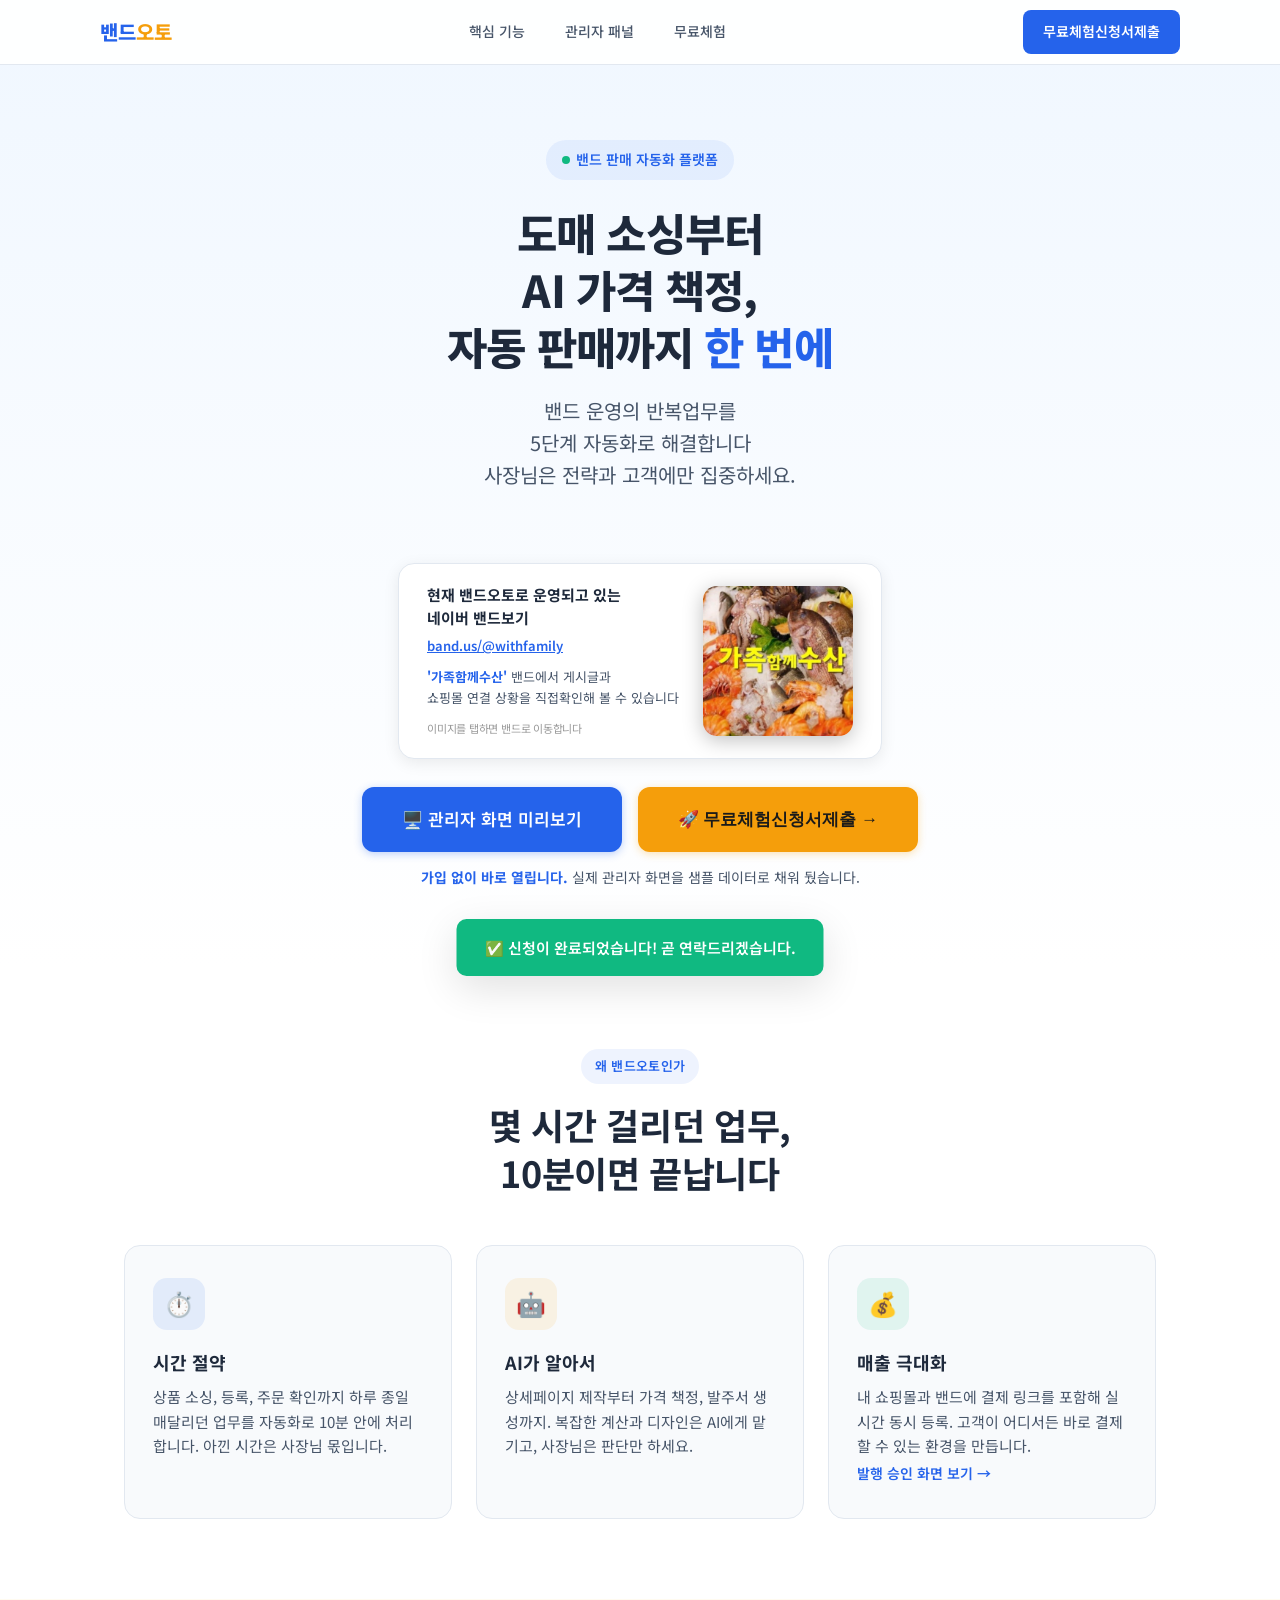
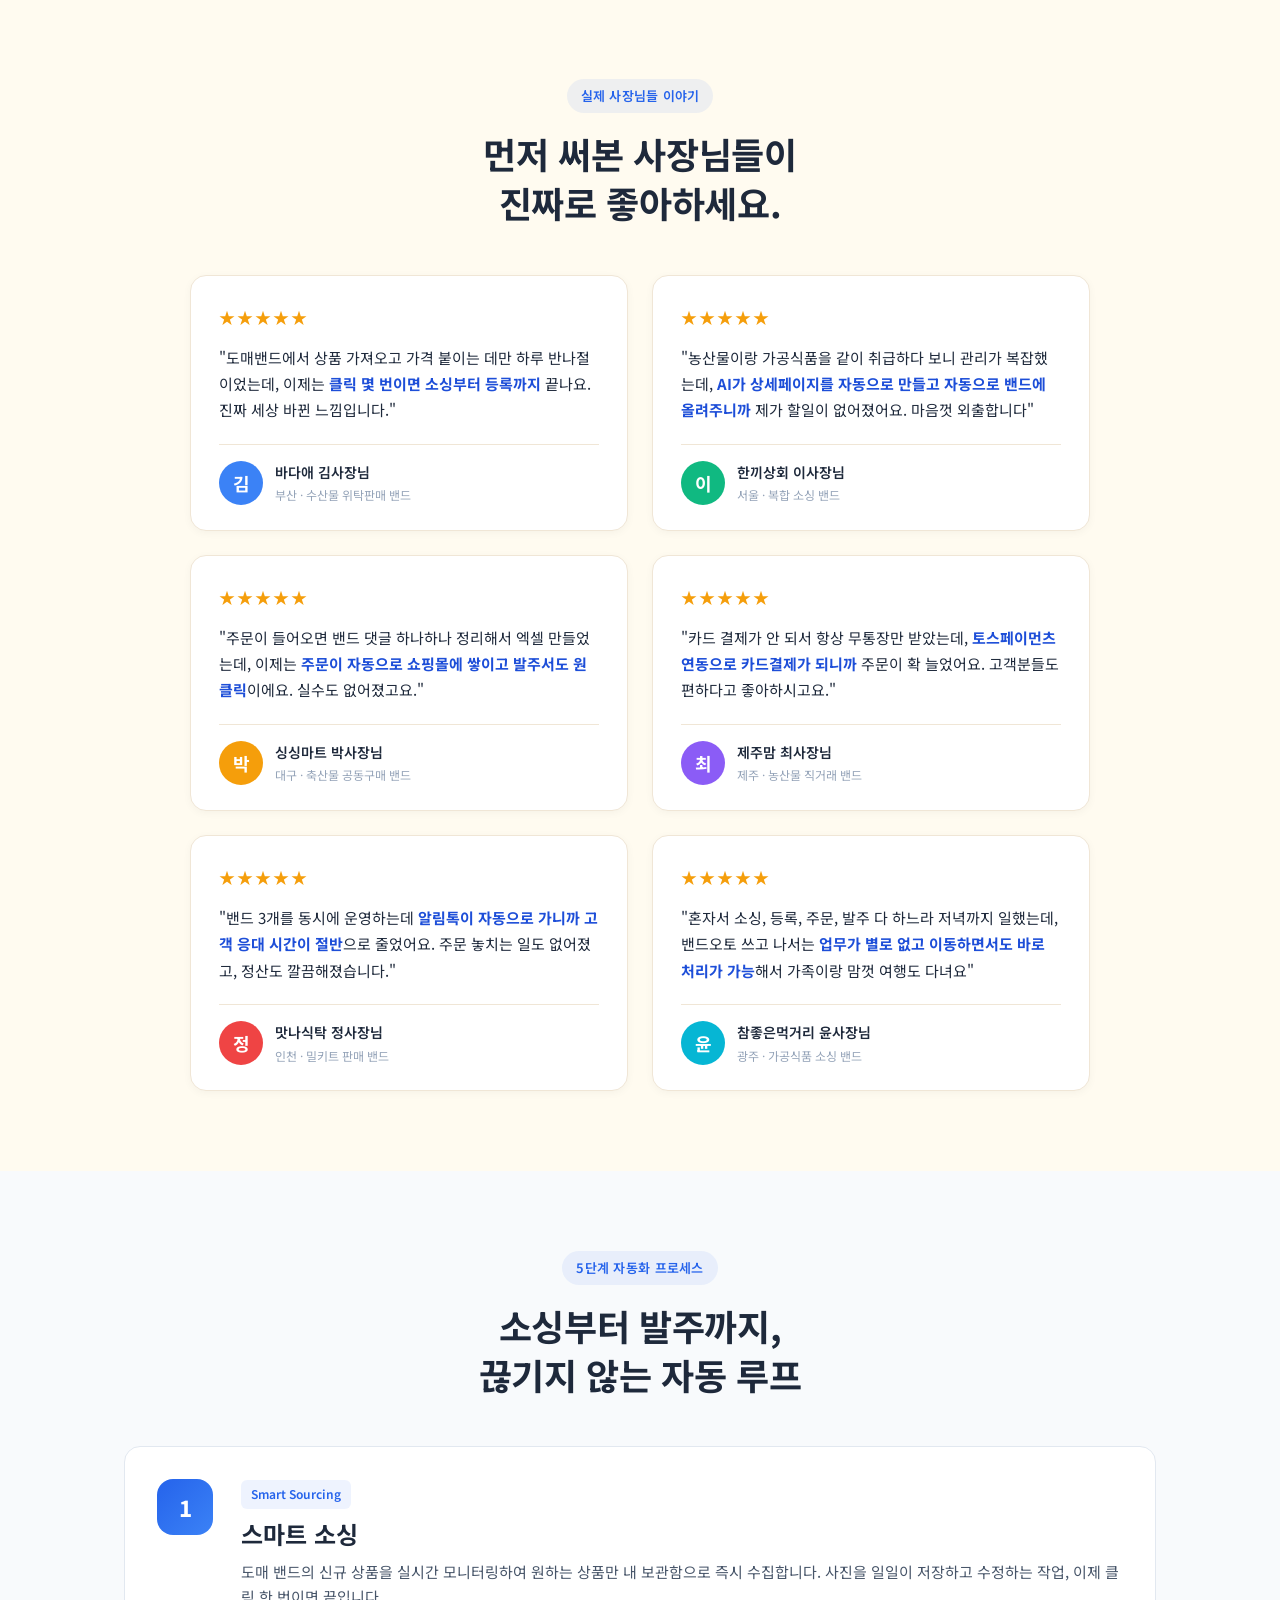
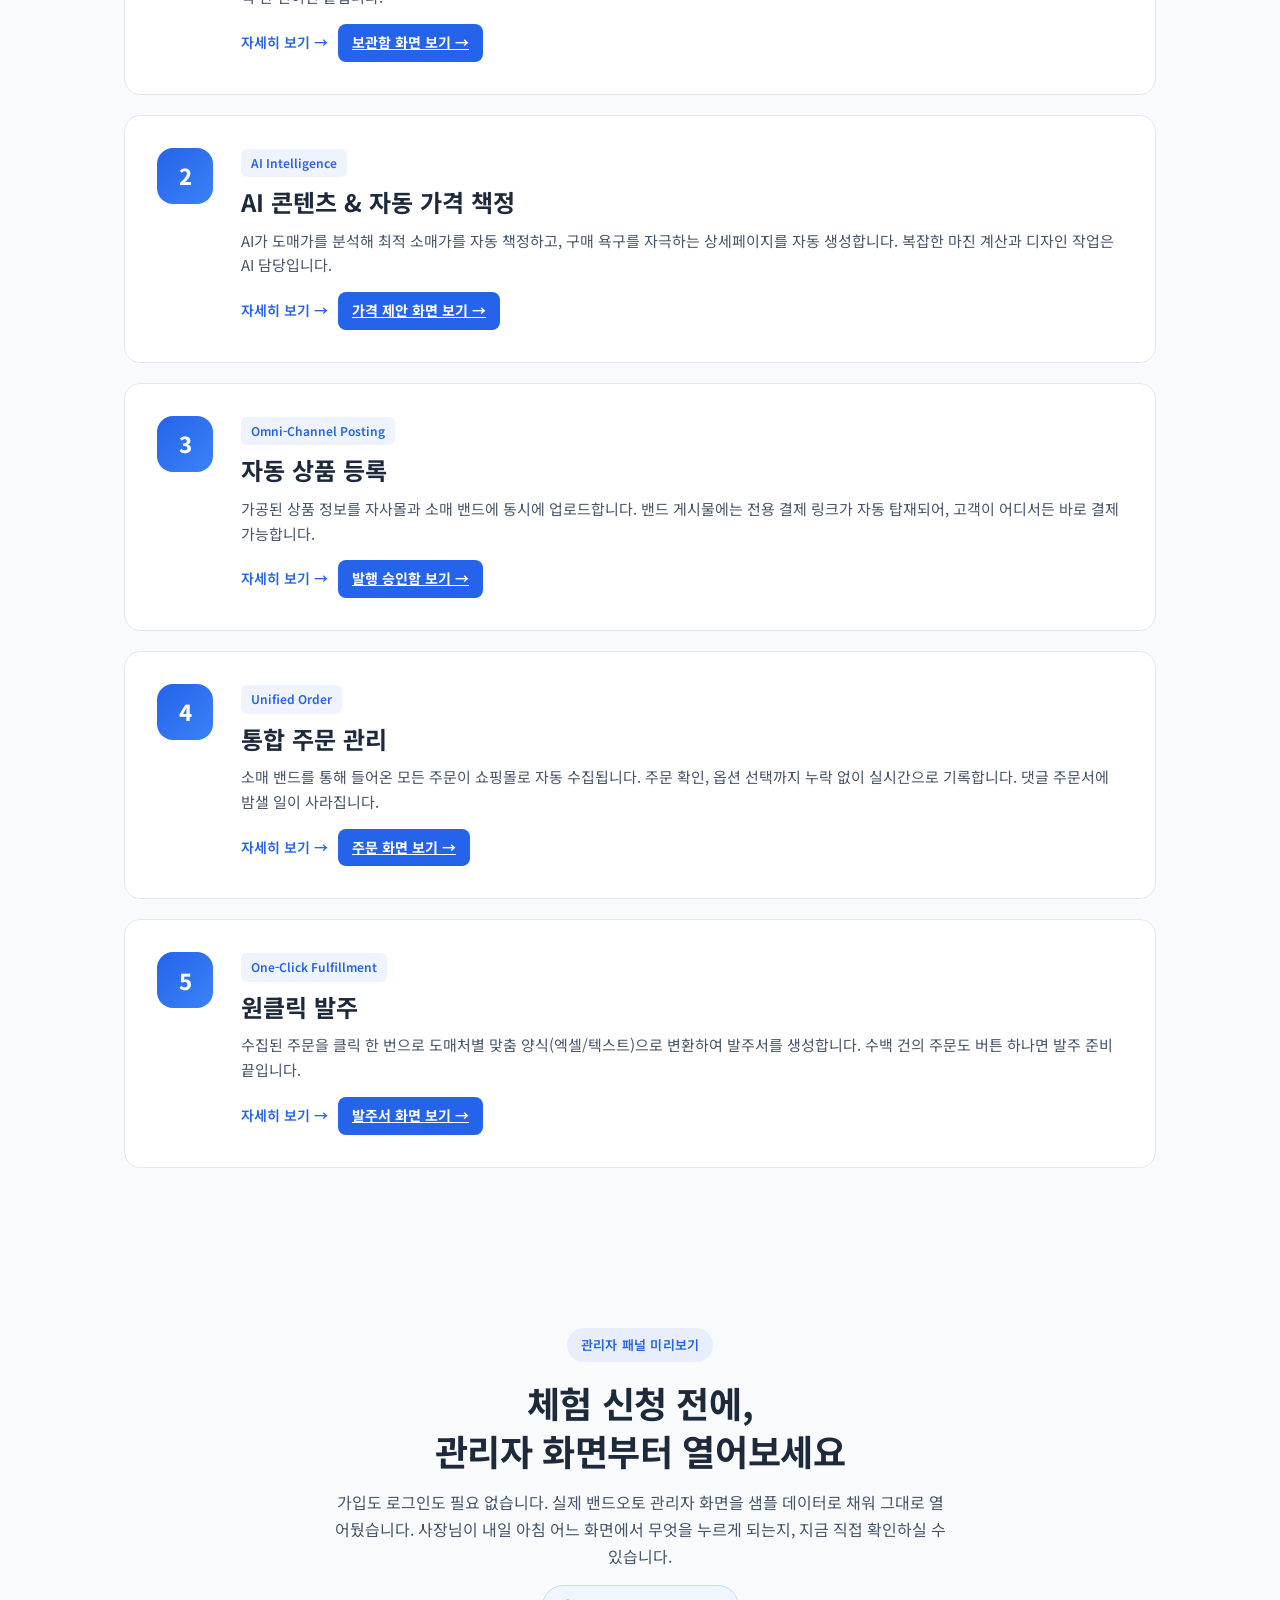
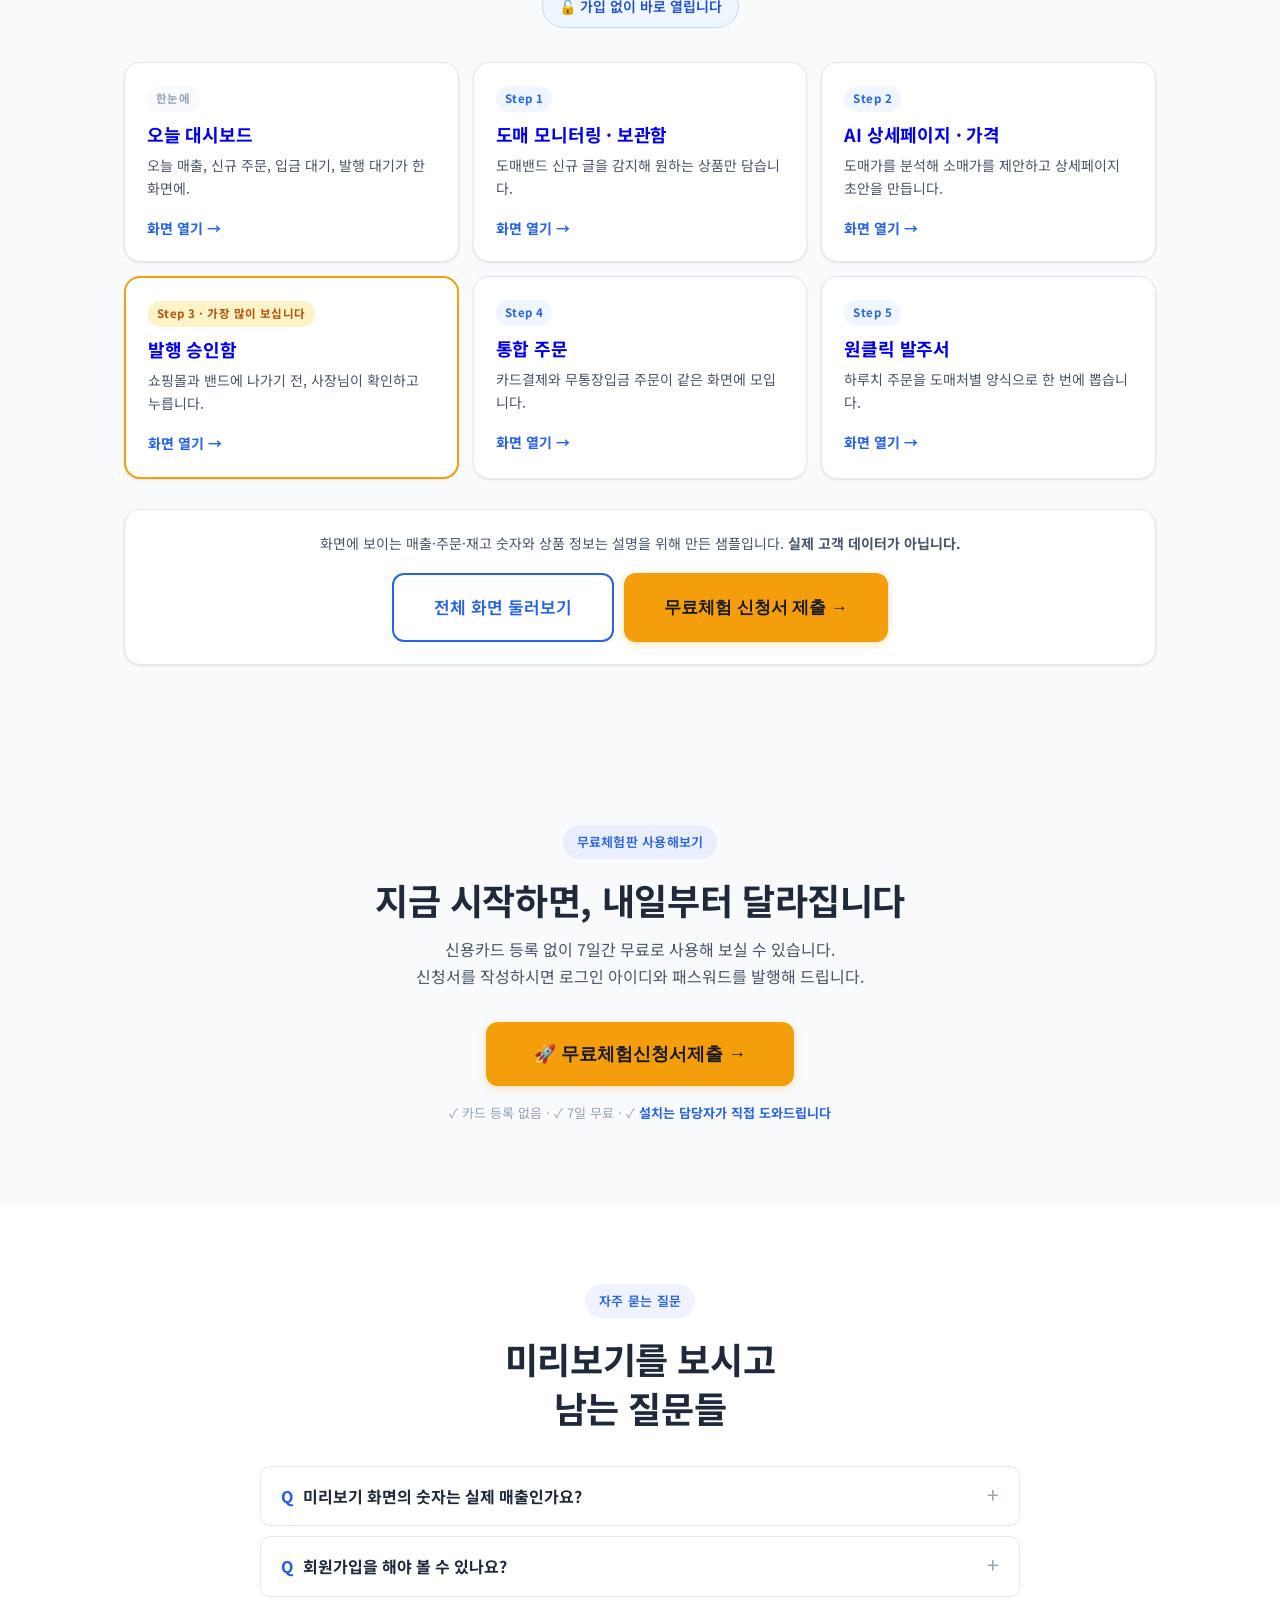
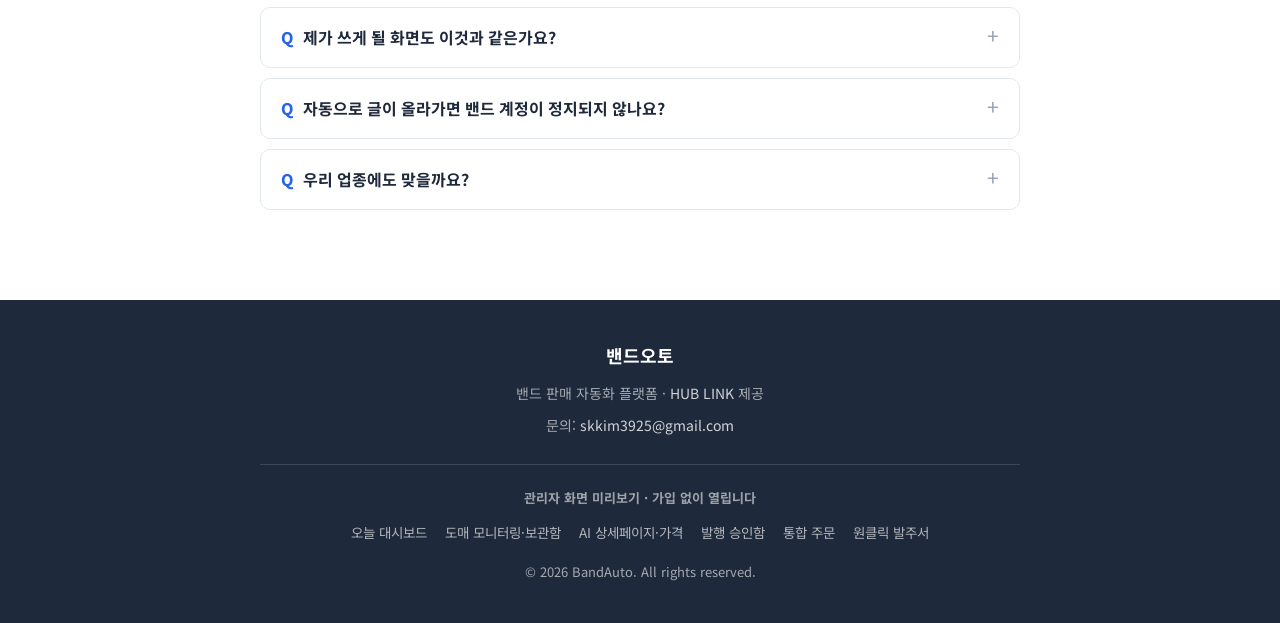
==== index.html @ a2c2edd4 "fix: 미리보기 사장님 검토 반영 — 기준일 자동계산·마진율 제거·상호 가공화·FAQ 사실확인 푸시 전 검토에서 나온 5가지 중 1~4번 반영. 5번(상품 업종 구성)은 미결정으" ====
<!DOCTYPE html>
<html lang="ko">
<head>
<meta charset="UTF-8">
<meta name="viewport" content="width=device-width, initial-scale=1.0">
<title>밴드오토-네이버밴드 자동화/소매판매 | 도매 소싱부터 발주까지</title>
<meta name="description" content="네이버 밴드 소매판매 자동화 솔루션. 도매 소싱, AI 가격 책정, 쇼핑몰·밴드 동시 등록, 통합 주문 관리, 원클릭 발주까지 5단계 올인원 시스템. 7일 무료체험.">
<meta name="keywords" content="밴드오토, 네이버밴드, 밴드판매, 소매판매자동화, 도매소싱, AI가격책정, 쇼핑몰자동등록, 주문관리, 발주자동화, 수산물판매, 농산물판매, 밴드쇼핑몰, 소셜커머스">
<meta name="author" content="밴드오토">
<meta name="robots" content="index, follow">
<link rel="canonical" href="https://band.hublink.im">

<!-- Open Graph -->
<meta property="og:title" content="밴드오토-네이버밴드 자동화/소매판매 5단계 솔루션">
<meta property="og:description" content="도매 소싱부터 AI 가격 책정, 자동 판매까지. 밴드 운영의 반복 업무를 자동화로 해결합니다. 7일 무료체험.">
<meta property="og:url" content="https://band.hublink.im">
<meta property="og:type" content="website">
<meta property="og:site_name" content="밴드오토">
<meta property="og:locale" content="ko_KR">
<meta property="og:image" content="https://band.hublink.im/images/og-bandauto.png">
<meta property="og:image:width" content="1200">
<meta property="og:image:height" content="630">

<!-- Twitter Card -->
<meta name="twitter:card" content="summary_large_image">
<meta name="twitter:title" content="밴드오토-네이버밴드 자동화/소매판매">
<meta name="twitter:description" content="도매 소싱부터 발주까지 5단계 자동화. 7일 무료체험.">

<!-- Naver 검색 등록 -->
<meta name="naver-site-verification" content="">

<!-- 구조화 데이터 (JSON-LD) -->
<script type="application/ld+json">
{
  "@context": "https://schema.org",
  "@type": "SoftwareApplication",
  "name": "밴드오토",
  "url": "https://band.hublink.im",
  "description": "네이버 밴드 소매판매 자동화 솔루션. 도매 소싱부터 AI 가격 책정, 자동 등록, 통합 주문 관리, 원클릭 발주까지.",
  "applicationCategory": "BusinessApplication",
  "operatingSystem": "Web",
  "offers": {
    "@type": "Offer",
    "price": "0",
    "priceCurrency": "KRW",
    "description": "7일 무료체험"
  },
  "aggregateRating": {
    "@type": "AggregateRating",
    "ratingValue": "4.8",
    "reviewCount": "127"
  }
}
</script>
<link rel="preconnect" href="https://fonts.googleapis.com">
<link href="https://fonts.googleapis.com/css2?family=Noto+Sans+KR:wght@400;500;600;700;800&display=swap" rel="stylesheet">
<style>
*, *::before, *::after { margin:0; padding:0; box-sizing:border-box; }

:root {
  --primary: #2563EB;
  --primary-light: #3B82F6;
  --primary-dark: #1D4ED8;
  --accent: #F59E0B;
  --accent-light: #FBBF24;
  --bg: #FFFFFF;
  --bg-alt: #F8FAFC;
  --bg-warm: #FFFBF0;
  --text: #1E293B;
  --text-secondary: #475569;
  --text-muted: #94A3B8;
  --border: #E2E8F0;
  --success: #10B981;
  --radius: 16px;
  --radius-sm: 10px;
  --shadow: 0 1px 3px rgba(0,0,0,0.06), 0 1px 2px rgba(0,0,0,0.04);
  --shadow-md: 0 4px 16px rgba(0,0,0,0.08);
  --shadow-lg: 0 12px 40px rgba(0,0,0,0.12);
}

body {
  font-family: 'Noto Sans KR', -apple-system, sans-serif;
  color: var(--text);
  background: var(--bg);
  line-height: 1.7;
  -webkit-font-smoothing: antialiased;
  overflow-x: hidden;
}

/* ── Layout ── */
.container { max-width: 1080px; margin: 0 auto; padding: 0 24px; }
section { padding: 80px 0; }
@media (max-width: 768px) { section { padding: 28px 0; } }

/* ── Typography ── */
h1 { font-size: clamp(28px, 5vw, 44px); font-weight: 800; line-height: 1.3; letter-spacing: -0.02em; }
h2 { font-size: clamp(24px, 4vw, 36px); font-weight: 700; line-height: 1.35; letter-spacing: -0.01em; }
h3 { font-size: clamp(18px, 3vw, 24px); font-weight: 700; line-height: 1.4; }
.section-label {
  display: inline-block; font-size: 13px; font-weight: 600; color: var(--primary);
  background: rgba(37,99,235,0.08); padding: 6px 14px; border-radius: 20px;
  margin-bottom: 16px; letter-spacing: 0.02em;
}

/* ── Buttons ── */
.btn {
  display: inline-flex; align-items: center; gap: 8px;
  padding: 16px 32px; border-radius: var(--radius-sm); font-size: 16px; font-weight: 600;
  text-decoration: none; border: none; cursor: pointer;
  transition: all 0.2s ease;
}
.btn-primary {
  background: var(--primary); color: #fff;
  box-shadow: 0 2px 8px rgba(37,99,235,0.3);
}
.btn-primary:hover { background: var(--primary-dark); transform: translateY(-1px); box-shadow: 0 4px 16px rgba(37,99,235,0.35); }
.btn-outline {
  background: transparent; color: var(--primary);
  border: 2px solid var(--primary);
}
.btn-outline:hover { background: rgba(37,99,235,0.05); }
.btn-accent {
  background: var(--accent); color: #1a1a1a;
  box-shadow: 0 2px 8px rgba(245,158,11,0.3);
}
.btn-accent:hover { background: var(--accent-light); transform: translateY(-1px); }
.btn-lg { padding: 18px 40px; font-size: 17px; border-radius: 12px; }

/* ── Navigation ── */
.nav {
  position: fixed; top: 0; left: 0; right: 0; z-index: 100;
  background: rgba(255,255,255,0.92); backdrop-filter: blur(12px);
  border-bottom: 1px solid var(--border); padding: 0 24px;
}
.nav-inner {
  max-width: 1080px; margin: 0 auto;
  display: flex; align-items: center; justify-content: space-between;
  height: 64px;
}
.nav-logo { font-size: 20px; font-weight: 800; color: var(--primary); text-decoration: none; }
.nav-logo span { color: var(--accent); }
.nav-links { display: flex; gap: 8px; }
.nav-links a {
  padding: 8px 16px; border-radius: 8px; font-size: 14px; font-weight: 500;
  color: var(--text-secondary); text-decoration: none; transition: all 0.15s;
}
.nav-links a:hover { color: var(--primary); background: rgba(37,99,235,0.05); }
.nav-cta {
  padding: 10px 20px; background: var(--primary); color: #fff; border-radius: 8px;
  font-size: 14px; font-weight: 600; text-decoration: none; transition: all 0.2s;
}
.nav-cta:hover { background: var(--primary-dark); }
.nav-mobile-btn { display: none; background: none; border: none; cursor: pointer; padding: 8px; }
@media (max-width: 768px) {
  .nav-links { display: none; }
  .nav-mobile-btn { display: block; }
  .nav-cta { display: none; }
}

/* ── Hero ── */
.hero {
  padding: 140px 0 80px; text-align: center;
  background: linear-gradient(180deg, #F0F7FF 0%, #FFFFFF 100%);
}
.hero-badge {
  display: inline-flex; align-items: center; gap: 6px;
  background: rgba(37,99,235,0.08); color: var(--primary);
  padding: 8px 16px; border-radius: 24px; font-size: 14px; font-weight: 600;
  margin-bottom: 24px;
}
.hero-badge .dot { width: 8px; height: 8px; border-radius: 50%; background: var(--success); animation: pulse 2s infinite; }
@keyframes pulse { 0%, 100% { opacity: 1; } 50% { opacity: 0.5; } }
.hero h1 { margin-bottom: 20px; }
.hero h1 .highlight { color: var(--primary); }
.hero-sub {
  font-size: clamp(16px, 2.5vw, 20px); color: var(--text-secondary);
  max-width: 600px; margin: 0 auto 40px; line-height: 1.6;
}
.hero-cta { display: flex; gap: 16px; justify-content: center; flex-wrap: wrap; }

/* ── Hero Sample Band ── */
.hero-sample {
  margin-top: 32px;
  margin-bottom: 28px;
  display: inline-flex;
  align-items: center;
  gap: 24px;
  background: #fff;
  border-radius: 16px;
  padding: 20px 28px;
  border: 1px solid var(--border);
  box-shadow: 0 4px 16px rgba(0,0,0,0.08);
}
.hero-sample-info {
  text-align: left;
}
.hero-sample-title {
  font-size: 15px;
  font-weight: 700;
  color: var(--text);
  line-height: 1.5;
  margin-bottom: 6px;
}
.hero-sample-url {
  font-size: 13px;
  color: var(--primary);
  font-weight: 600;
  margin-bottom: 10px;
}
.hero-sample-link {
  display: block;
  border-radius: 14px;
  overflow: hidden;
  box-shadow: 0 4px 20px rgba(0,0,0,0.25);
  transition: transform 0.2s, box-shadow 0.2s;
  flex-shrink: 0;
}
.hero-sample-link:hover {
  transform: translateY(-3px);
  box-shadow: 0 8px 30px rgba(0,0,0,0.35);
}
.hero-sample-img {
  width: 150px;
  height: 150px;
  object-fit: cover;
  display: block;
}
.hero-sample-desc {
  font-size: 13px;
  color: var(--text-secondary);
  line-height: 1.6;
}
.hero-sample-desc strong {
  color: var(--primary);
}
.hero-sample-tap {
  font-size: 11px;
  color: #999;
  margin-top: 10px;
  letter-spacing: -0.02em;
}
@media (max-width: 520px) {
  .hero-sample { gap: 16px; padding: 14px 18px; }
  .hero-sample-img { width: 100px; height: 100px; }
  .hero-sample-title { font-size: 13px; }
  .hero-sample-desc { font-size: 12px; }
  .hero-sample-url { font-size: 12px; }
  .hero-sample-tap { font-size: 10px; }
}

/* ── Value Cards ── */
.values { background: var(--bg); }
.values-grid {
  display: grid; grid-template-columns: repeat(3, 1fr); gap: 24px; margin-top: 48px;
}
.value-card {
  background: var(--bg-alt); border-radius: var(--radius); padding: 32px 28px;
  border: 1px solid var(--border); transition: all 0.2s;
}
.value-card:hover { border-color: var(--primary); box-shadow: var(--shadow-md); transform: translateY(-2px); }
.value-icon {
  width: 52px; height: 52px; border-radius: 14px; display: flex; align-items: center; justify-content: center;
  font-size: 24px; margin-bottom: 20px;
}
.value-card:nth-child(1) .value-icon { background: rgba(37,99,235,0.1); }
.value-card:nth-child(2) .value-icon { background: rgba(245,158,11,0.1); }
.value-card:nth-child(3) .value-icon { background: rgba(16,185,129,0.1); }
.value-card h3 { margin-bottom: 10px; font-size: 18px; }
.value-card p { color: var(--text-secondary); font-size: 15px; line-height: 1.65; }
@media (max-width: 768px) {
  .values-grid { grid-template-columns: 1fr; gap: 10px; margin-top: 20px; }
  .value-card { padding: 14px 16px; display: flex; align-items: center; gap: 14px; }
  .value-icon { width: 40px; height: 40px; font-size: 18px; margin-bottom: 0; border-radius: 10px; flex-shrink: 0; }
  .value-card h3 { font-size: 15px; margin-bottom: 2px; }
  .value-card p { font-size: 13px; line-height: 1.45; }
}

/* ── Steps ── */
.steps { background: var(--bg-alt); }
.steps-list { margin-top: 48px; display: flex; flex-direction: column; gap: 20px; }
.step-card {
  display: flex; align-items: flex-start; gap: 28px;
  background: var(--bg); border-radius: var(--radius); padding: 32px;
  border: 1px solid var(--border); transition: all 0.25s;
  cursor: default;
}
.step-card:hover { border-color: var(--primary-light); box-shadow: var(--shadow-md); }
.step-num {
  flex-shrink: 0; width: 56px; height: 56px;
  background: linear-gradient(135deg, var(--primary), var(--primary-light));
  color: #fff; border-radius: 16px;
  display: flex; align-items: center; justify-content: center;
  font-size: 22px; font-weight: 800;
}
.step-body { flex: 1; }
.step-tag {
  display: inline-block; font-size: 12px; font-weight: 600; color: var(--primary);
  background: rgba(37,99,235,0.08); padding: 4px 10px; border-radius: 6px; margin-bottom: 8px;
}
.step-body h3 { margin-bottom: 10px; }
.step-body p { color: var(--text-secondary); font-size: 15px; margin-bottom: 14px; line-height: 1.65; }
.step-detail-link {
  display: inline-flex; align-items: center; gap: 6px;
  color: var(--primary); font-size: 14px; font-weight: 600;
  text-decoration: none; transition: gap 0.2s;
}
.step-detail-link:hover { gap: 10px; }
@media (max-width: 768px) {
  .step-card { flex-direction: column; gap: 16px; padding: 24px; }
  .step-detail-link { font-size: 18px; font-weight: 700; }
  .steps { padding: 28px 0; }
  .steps-list { margin-top: 20px; gap: 12px; }
  .values { padding: 28px 0; }
  section { padding: 28px 0; }
  .hero { padding: 90px 0 32px; }
  .testimonials-header { margin-bottom: 16px; }
}

/* ── CTA (Mid / Bottom) ── */
.cta-band {
  background: linear-gradient(135deg, var(--primary) 0%, #1E40AF 100%);
  text-align: center; color: #fff; padding: 64px 24px; border-radius: 0;
}
.cta-band h2 { color: #fff; margin-bottom: 12px; }
.cta-band p { color: rgba(255,255,255,0.85); font-size: 17px; margin-bottom: 32px; }

/* ── Form ── */
.form-section { background: var(--bg-alt); }
.form-wrapper {
  max-width: 640px; margin: 40px auto 0;
  background: var(--bg); border-radius: var(--radius); padding: 40px;
  border: 1px solid var(--border); box-shadow: var(--shadow-md);
}
.form-grid { display: grid; grid-template-columns: 1fr 1fr; gap: 16px; }
.form-group { display: flex; flex-direction: column; }
.form-group.full { grid-column: 1 / -1; }
.form-group label {
  font-size: 14px; font-weight: 600; color: var(--text); margin-bottom: 6px;
}
.form-group label .req { color: #EF4444; margin-left: 2px; }
.form-group input, .form-group select {
  padding: 12px 16px; border: 1px solid var(--border); border-radius: 8px;
  font-size: 15px; font-family: inherit; color: var(--text);
  transition: border-color 0.15s, box-shadow 0.15s; background: #fff;
}
.form-group input:focus, .form-group select:focus {
  outline: none; border-color: var(--primary);
  box-shadow: 0 0 0 3px rgba(37,99,235,0.1);
}
.form-group input::placeholder { color: var(--text-muted); }
.form-submit { margin-top: 24px; text-align: center; }
.form-submit .btn { width: 100%; justify-content: center; }
.form-note { text-align: center; margin-top: 12px; font-size: 13px; color: var(--text-muted); }
@media (max-width: 768px) {
  .form-grid { grid-template-columns: 1fr; }
  .form-wrapper { padding: 28px 20px; }
}

/* ── Testimonials ── */
.testimonials {
  background: var(--bg-warm);
  padding: 80px 0;
}
.testimonials-header {
  text-align: center;
  margin-bottom: 48px;
}
.testimonials-grid {
  display: grid;
  grid-template-columns: repeat(2, 1fr);
  gap: 24px;
  max-width: 900px;
  margin: 0 auto;
}
.testimonial-card {
  background: #fff;
  border-radius: 16px;
  padding: 28px 28px 24px;
  border: 1px solid #F0E6D6;
  box-shadow: 0 2px 8px rgba(0,0,0,0.04);
  transition: all 0.2s;
}
.testimonial-card:hover {
  box-shadow: 0 6px 20px rgba(0,0,0,0.08);
  transform: translateY(-2px);
}
.testimonial-stars {
  color: #F59E0B;
  font-size: 16px;
  letter-spacing: 2px;
  margin-bottom: 14px;
}
.testimonial-quote {
  font-size: 15px;
  color: var(--text);
  line-height: 1.75;
  margin-bottom: 20px;
  position: relative;
}
.testimonial-quote strong {
  color: var(--primary-dark);
  font-weight: 700;
}
.testimonial-author {
  display: flex;
  align-items: center;
  gap: 12px;
  padding-top: 16px;
  border-top: 1px solid #F0E6D6;
}
.testimonial-avatar {
  width: 44px;
  height: 44px;
  border-radius: 50%;
  display: flex;
  align-items: center;
  justify-content: center;
  font-size: 18px;
  font-weight: 700;
  color: #fff;
  flex-shrink: 0;
}
.testimonial-name {
  font-size: 14px;
  font-weight: 600;
  color: var(--text);
}
.testimonial-role {
  font-size: 12px;
  color: var(--text-muted);
  margin-top: 1px;
}
@media (max-width: 768px) {
  .testimonials-grid {
    grid-template-columns: repeat(2, 1fr);
    gap: 12px;
    padding: 0 4px;
  }
  .testimonials { padding: 28px 0; }
  .testimonial-card { padding: 16px 14px 14px; }
  .testimonial-quote { font-size: 13px; line-height: 1.6; margin-bottom: 14px; }
  .testimonial-stars { font-size: 13px; margin-bottom: 8px; }
  .testimonial-avatar { width: 32px; height: 32px; font-size: 14px; }
  .testimonial-name { font-size: 12px; }
  .testimonial-role { font-size: 11px; }
}

/* ── Footer ── */
.footer {
  background: var(--text); color: rgba(255,255,255,0.6); padding: 40px 24px;
  text-align: center; font-size: 14px;
}
.footer a { color: rgba(255,255,255,0.8); text-decoration: none; }
.footer-logo { font-size: 18px; font-weight: 700; color: #fff; margin-bottom: 12px; }

/* Detail pages are now separate HTML files */
@keyframes slideUp { from { opacity: 0; transform: translateY(20px); } to { opacity: 1; transform: translateY(0); } }

/* ── Trial Popup ── */
.trial-overlay {
  position: fixed; inset: 0; z-index: 300; background: rgba(0,0,0,0.55);
  display: none; align-items: flex-start; justify-content: center;
  padding: 24px; backdrop-filter: blur(6px); overflow-y: auto;
}
.trial-overlay.active { display: flex; }
.trial-popup {
  background: #fff; border-radius: 20px; max-width: 680px; width: 100%;
  margin: 40px auto; padding: 0; position: relative;
  box-shadow: 0 20px 60px rgba(0,0,0,0.2); animation: slideUp 0.3s ease;
}
.trial-header {
  background: linear-gradient(135deg, #1B4332, #2D6A4F);
  color: #fff; padding: 32px 36px 24px; border-radius: 20px 20px 0 0;
  text-align: center;
}
.trial-header h2 { color: #fff; font-size: clamp(20px, 4vw, 26px); margin-bottom: 8px; }
.trial-header p { color: rgba(255,255,255,0.85); font-size: 14px; line-height: 1.6; }
.trial-close {
  position: absolute; top: 16px; right: 16px; width: 36px; height: 36px;
  border-radius: 50%; border: none; background: rgba(255,255,255,0.2);
  color: #fff; cursor: pointer; font-size: 18px;
  display: flex; align-items: center; justify-content: center; transition: background 0.15s;
}
.trial-close:hover { background: rgba(255,255,255,0.35); }
.trial-body { padding: 28px 36px 36px; }

/* Guide sections inside popup */
.trial-guide { margin-bottom: 28px; }
.trial-guide-title {
  display: flex; align-items: center; gap: 10px;
  font-size: 16px; font-weight: 700; color: var(--text);
  padding-bottom: 10px; border-bottom: 2px solid var(--border); margin-bottom: 14px;
}
.trial-guide-title .guide-badge {
  display: inline-flex; align-items: center; justify-content: center;
  width: 28px; height: 28px; border-radius: 8px; font-size: 13px; font-weight: 700; color: #fff;
}
.trial-step {
  display: flex; gap: 12px; align-items: flex-start; padding: 10px 0;
  border-bottom: 1px solid #F1F5F9;
}
.trial-step:last-child { border-bottom: none; }
.trial-step-num {
  width: 26px; height: 26px; border-radius: 50%; flex-shrink: 0;
  display: flex; align-items: center; justify-content: center;
  font-size: 12px; font-weight: 700; color: #fff; margin-top: 1px;
}
.trial-step-body h4 { font-size: 14px; font-weight: 600; color: var(--text); margin-bottom: 2px; }
.trial-step-body p { font-size: 12px; color: var(--text-secondary); line-height: 1.5; }

/* Form inside popup */
.trial-form-divider {
  height: 1px; background: var(--border); margin: 4px 0 24px;
}
.trial-form-title {
  font-size: 16px; font-weight: 700; color: var(--text); margin-bottom: 16px;
  text-align: center;
}
.trial-form-grid { display: grid; grid-template-columns: 1fr 1fr; gap: 14px; }
.trial-form-group { display: flex; flex-direction: column; }
.trial-form-group.full { grid-column: 1 / -1; }
.trial-form-group label {
  font-size: 13px; font-weight: 600; color: var(--text); margin-bottom: 5px;
}
.trial-form-group label .req { color: #EF4444; margin-left: 2px; }
.trial-form-group label .hint { font-weight: 400; color: var(--text-muted); font-size: 12px; }
.trial-form-group input {
  padding: 11px 14px; border: 1px solid var(--border); border-radius: 8px;
  font-size: 14px; font-family: inherit; color: var(--text);
  background: #FAFAFA; transition: border-color 0.15s, box-shadow 0.15s;
}
.trial-form-group input:focus {
  outline: none; border-color: var(--primary);
  box-shadow: 0 0 0 3px rgba(37,99,235,0.1); background: #fff;
}
.trial-form-group input::placeholder { color: var(--text-muted); }

/* Checkbox grid for categories */
.checkbox-grid {
  display: grid; grid-template-columns: repeat(3, 1fr); gap: 8px;
}
.checkbox-item {
  display: flex; align-items: center; gap: 8px;
  padding: 10px 12px; border: 1px solid var(--border); border-radius: 8px;
  cursor: pointer; transition: all 0.15s; background: #FAFAFA;
}
.checkbox-item:hover { border-color: var(--primary-light); background: #F0F7FF; }
.checkbox-item input[type="checkbox"] {
  width: 16px; height: 16px; accent-color: var(--primary); cursor: pointer;
}
.checkbox-item span { font-size: 13px; color: var(--text); }

.trial-submit { margin-top: 20px; text-align: center; }
.trial-submit .btn {
  width: 100%; justify-content: center; padding: 16px; font-size: 16px;
  border-radius: 10px; background: #1B4332; color: #fff;
  box-shadow: 0 2px 8px rgba(27,67,50,0.3);
}
.trial-submit .btn:hover { background: #14532D; }
.trial-submit-note {
  margin-top: 10px; font-size: 12px; color: var(--text-muted); text-align: center;
}
.trial-submit-note strong { color: var(--primary); }

@media (max-width: 768px) {
  .trial-popup { margin: 16px; }
  .trial-header { padding: 24px 20px 20px; }
  .trial-body { padding: 20px 20px 28px; }
  .trial-form-grid { grid-template-columns: 1fr; }
  .checkbox-grid { grid-template-columns: repeat(2, 1fr); }
}
@media (max-width: 420px) {
  .checkbox-grid { grid-template-columns: 1fr 1fr; }
}

/* ── Success Toast ── */
.toast {
  position: fixed; bottom: 24px; left: 50%; transform: translateX(-50%) translateY(100px);
  background: var(--success); color: #fff; padding: 16px 28px; border-radius: var(--radius-sm);
  font-size: 15px; font-weight: 600; box-shadow: var(--shadow-lg);
  transition: transform 0.3s ease; z-index: 300;
}
.toast.show { transform: translateX(-50%) translateY(0); }

/* ══════════════════════════════════════════════════════
   관리자 패널 미리보기 · FAQ (2026-08-25 신설)
   체험 신청 전에 "보는 문"을 하나 더 내기 위한 섹션.
   ══════════════════════════════════════════════════════ */

.preview { background: var(--bg-alt); }
.preview-note {
  display: inline-flex; align-items: center; gap: 7px;
  background: #EFF6FF; border: 1px solid #BFDBFE; color: var(--primary-dark);
  font-size: 14px; font-weight: 600; padding: 9px 16px; border-radius: 999px; margin-top: 14px;
}
.preview-grid {
  display: grid; grid-template-columns: repeat(auto-fit, minmax(268px, 1fr));
  gap: 14px; margin-top: 34px;
}
/* 카드 안에 축소 스크린샷을 넣으면 모바일에서 판독이 안 된다.
   이름과 한 줄 설명만 두고 링크로 보낸다. */
.preview-card {
  display: block; background: #fff; border: 1px solid var(--border);
  border-radius: var(--radius); padding: 20px 22px; box-shadow: var(--shadow);
  transition: transform .16s ease, box-shadow .16s ease, border-color .16s ease;
}
.preview-card:hover { transform: translateY(-3px); box-shadow: var(--shadow-md); border-color: var(--primary-light); }
/* 카드 전체가 <a> 라 전역 a 규칙의 밑줄이 제목·본문까지 번진다. 카드 안에서는 끈다. */
.preview-card, .preview-card * { text-decoration: none; }
.preview-card .step {
  display: inline-block; font-size: 11.5px; font-weight: 700; letter-spacing: .04em;
  color: var(--primary); background: #EFF6FF; padding: 3px 9px; border-radius: 999px; margin-bottom: 10px;
}
.preview-card .step.none { background: var(--bg-alt); color: var(--text-muted); }
.preview-card h3 { font-size: 18px; font-weight: 700; margin: 0 0 7px; letter-spacing: -.01em; }
.preview-card p { font-size: 14px; color: var(--text-secondary); margin: 0 0 14px; line-height: 1.65; }
.preview-card .go { font-size: 14px; font-weight: 700; color: var(--primary); }
.preview-card.key { border-color: var(--accent); border-width: 2px; }
.preview-card.key .step { background: #FEF3C7; color: #B45309; }

.preview-foot {
  margin-top: 30px; background: #fff; border: 1px solid var(--border);
  border-radius: var(--radius); padding: 22px 24px; text-align: center; box-shadow: var(--shadow);
}
.preview-foot .disc { font-size: 14px; color: var(--text-secondary); margin: 0 0 18px; line-height: 1.7; }
.preview-foot .btns { display: flex; gap: 10px; justify-content: center; flex-wrap: wrap; }

/* ── FAQ ── */
.faq-list { max-width: 760px; margin: 34px auto 0; }
.faq-item {
  background: #fff; border: 1px solid var(--border); border-radius: var(--radius-sm);
  margin-bottom: 10px; overflow: hidden;
}
.faq-item summary {
  cursor: pointer; list-style: none; padding: 17px 20px;
  font-size: 16px; font-weight: 700; color: var(--text);
  display: flex; align-items: flex-start; gap: 10px; line-height: 1.55;
}
.faq-item summary::-webkit-details-marker { display: none; }
.faq-item summary::before { content: "Q"; color: var(--primary); font-weight: 800; flex: none; }
.faq-item summary::after {
  content: "+"; margin-left: auto; color: var(--text-muted); font-weight: 400;
  font-size: 21px; line-height: 1; flex: none;
}
.faq-item[open] summary::after { content: "−"; }
.faq-item .a {
  padding: 0 20px 18px 41px; font-size: 15px; color: var(--text-secondary); line-height: 1.8; margin: 0;
}
.faq-item[open] summary { border-bottom: 1px solid var(--border); padding-bottom: 15px; margin-bottom: 14px; }

/* ── 히어로 CTA 보조 문구 ── */
.hero-cta-note { font-size: 14px; color: var(--text-secondary); margin-top: 14px; }
.hero-cta-note strong { color: var(--primary); }

/* ── 푸터 미리보기 링크 ── */
.footer-demos { margin: 26px auto 0; max-width: 760px; padding-top: 22px; border-top: 1px solid rgba(255,255,255,.14); }
.footer-demos .t { font-size: 13px; font-weight: 700; margin-bottom: 12px; opacity: .95; }
.footer-demos ul { list-style: none; padding: 0; margin: 0; display: flex; flex-wrap: wrap; gap: 8px 18px; justify-content: center; }
.footer-demos a { font-size: 13.5px; opacity: .82; }
.footer-demos a:hover { opacity: 1; text-decoration: underline; }

/* ── 5단계 카드 보조 링크 ── */
.step-links { display: flex; gap: 10px; flex-wrap: wrap; align-items: center; margin-top: 4px; }
/* 화면 링크는 설명 링크보다 시각적으로 강하게 — 더 많이 눌리길 원하는 쪽이다. */
.step-screen-link {
  display: inline-flex; align-items: center; gap: 5px;
  font-size: 14px; font-weight: 700; color: #fff; background: var(--primary);
  padding: 7px 14px; border-radius: 8px;
}
.step-screen-link:hover { background: var(--primary-dark); }

@media (max-width: 768px) {
  .preview-grid { grid-template-columns: 1fr; gap: 12px; }
  .preview-foot { padding: 18px 16px; }
  .faq-item summary { font-size: 15px; padding: 15px 16px; }
  .faq-item .a { padding: 0 16px 16px 36px; font-size: 14.5px; }
}
</style>
</head>
<body>

<!-- ═══ Navigation ═══ -->
<nav class="nav">
  <div class="nav-inner">
    <a href="#" class="nav-logo" onclick="goHome(event)">밴드<span>오토</span></a>
    <div class="nav-links">
      <a href="features.html">핵심 기능</a>
      <a href="#preview" onclick="track('preview_nav_click',{from:'header'})">관리자 패널</a>
      <a href="javascript:void(0)" onclick="openTrialPopup('header')">무료체험</a>
    </div>
    <a href="javascript:void(0)" class="nav-cta" onclick="openTrialPopup('header_cta')">무료체험신청서제출</a>
    <button class="nav-mobile-btn" onclick="document.querySelector('.nav-links').classList.toggle('show')" aria-label="메뉴">
      <svg width="24" height="24" fill="none" stroke="currentColor" stroke-width="2"><path d="M3 12h18M3 6h18M3 18h18"/></svg>
    </button>
  </div>
</nav>

<!-- ═══ Hero ═══ -->
<section class="hero" id="hero">
  <div class="container">
    <div class="hero-badge"><span class="dot"></span> 밴드 판매 자동화 플랫폼</div>
    <h1>도매 소싱부터<br>AI 가격 책정,<br>자동 판매까지 <span class="highlight">한 번에</span></h1>
    <p class="hero-sub">밴드 운영의 반복업무를<br>5단계 자동화로 해결합니다<br>사장님은 전략과 고객에만 집중하세요.</p>
    <!-- 운영 중인 밴드 샘플 -->
    <div class="hero-sample">
      <div class="hero-sample-info">
        <p class="hero-sample-title">현재 밴드오토로 운영되고 있는<br>네이버 밴드보기</p>
        <p class="hero-sample-url"><a href="https://band.us/@withfamily" target="_blank" rel="noopener" style="color:inherit; text-decoration:underline;">band.us/@withfamily</a></p>
        <p class="hero-sample-desc"><strong>'가족함께수산'</strong> 밴드에서 게시글과<br>쇼핑몰 연결 상황을 직접확인해 볼 수 있습니다</p>
        <p class="hero-sample-tap">이미지를 탭하면 밴드로 이동합니다</p>
      </div>
      <a href="https://band.us/@withfamily" target="_blank" rel="noopener" class="hero-sample-link">
        <img src="./images/가족함께수산.jpg" alt="가족함께수산 밴드" class="hero-sample-img">
      </a>
    </div>

    <!-- CTA 2분기 (2026-08-25): 마찰 0인 "보기"를 왼쪽에, 마찰 큰 "신청"을 오른쪽에.
         보기가 신청을 데려오는 구조다. -->
    <div class="hero-cta">
      <a href="demo/manager.html" class="btn btn-primary btn-lg"
         onclick="track('preview_open_click',{from:'hero'})">🖥️ 관리자 화면 미리보기</a>
      <button class="btn btn-accent btn-lg" onclick="openTrialPopup('hero')">🚀 무료체험신청서제출 →</button>
    </div>
    <p class="hero-cta-note">
      <strong>가입 없이 바로 열립니다.</strong> 실제 관리자 화면을 샘플 데이터로 채워 뒀습니다.
    </p>
  </div>
</section>

<!-- ═══ Value Proposition ═══ -->
<section class="values" id="values">
  <div class="container">
    <div style="text-align:center;">
      <span class="section-label">왜 밴드오토인가</span>
      <h2>몇 시간 걸리던 업무,<br>10분이면 끝납니다</h2>
    </div>
    <div class="values-grid">
      <div class="value-card">
        <div class="value-icon">⏱️</div>
        <h3>시간 절약</h3>
        <p>상품 소싱, 등록, 주문 확인까지 하루 종일 매달리던 업무를 자동화로 10분 안에 처리합니다. 아낀 시간은 사장님 몫입니다.</p>
      </div>
      <div class="value-card">
        <div class="value-icon">🤖</div>
        <h3>AI가 알아서</h3>
        <p>상세페이지 제작부터 가격 책정, 발주서 생성까지. 복잡한 계산과 디자인은 AI에게 맡기고, 사장님은 판단만 하세요.</p>
      </div>
      <div class="value-card">
        <div class="value-icon">💰</div>
        <h3>매출 극대화</h3>
        <p>내 쇼핑몰과 밴드에 결제 링크를 포함해 실시간 동시 등록. 고객이 어디서든 바로 결제할 수 있는 환경을 만듭니다.</p>
        <a href="demo/manager-approve.html" class="step-detail-link"
           onclick="track('preview_open_click',{from:'values'})">발행 승인 화면 보기 →</a>
      </div>
    </div>
  </div>
</section>

<!-- ═══ Testimonials ═══ -->
<section class="testimonials" id="testimonials">
  <div class="container">
    <div class="testimonials-header">
      <span class="section-label">실제 사장님들 이야기</span>
      <h2>먼저 써본 사장님들이<br>진짜로 좋아하세요.</h2>
    </div>
    <div class="testimonials-grid">

      <div class="testimonial-card">
        <div class="testimonial-stars">&#9733;&#9733;&#9733;&#9733;&#9733;</div>
        <div class="testimonial-quote">"도매밴드에서 상품 가져오고 가격 붙이는 데만 하루 반나절이었는데, 이제는 <strong>클릭 몇 번이면 소싱부터 등록까지</strong> 끝나요. 진짜 세상 바뀐 느낌입니다."</div>
        <div class="testimonial-author">
          <div class="testimonial-avatar" style="background:#3B82F6;">김</div>
          <div>
            <div class="testimonial-name">바다애 김사장님</div>
            <div class="testimonial-role">부산 · 수산물 위탁판매 밴드</div>
          </div>
        </div>
      </div>

      <div class="testimonial-card">
        <div class="testimonial-stars">&#9733;&#9733;&#9733;&#9733;&#9733;</div>
        <div class="testimonial-quote">"농산물이랑 가공식품을 같이 취급하다 보니 관리가 복잡했는데, <strong>AI가 상세페이지를 자동으로 만들고 자동으로 밴드에 올려주니까</strong> 제가 할일이 없어졌어요. 마음껏 외출합니다"</div>
        <div class="testimonial-author">
          <div class="testimonial-avatar" style="background:#10B981;">이</div>
          <div>
            <div class="testimonial-name">한끼상회 이사장님</div>
            <div class="testimonial-role">서울 · 복합 소싱 밴드</div>
          </div>
        </div>
      </div>

      <div class="testimonial-card">
        <div class="testimonial-stars">&#9733;&#9733;&#9733;&#9733;&#9733;</div>
        <div class="testimonial-quote">"주문이 들어오면 밴드 댓글 하나하나 정리해서 엑셀 만들었는데, 이제는 <strong>주문이 자동으로 쇼핑몰에 쌓이고 발주서도 원클릭</strong>이에요. 실수도 없어졌고요."</div>
        <div class="testimonial-author">
          <div class="testimonial-avatar" style="background:#F59E0B;">박</div>
          <div>
            <div class="testimonial-name">싱싱마트 박사장님</div>
            <div class="testimonial-role">대구 · 축산물 공동구매 밴드</div>
          </div>
        </div>
      </div>

      <div class="testimonial-card">
        <div class="testimonial-stars">&#9733;&#9733;&#9733;&#9733;&#9733;</div>
        <div class="testimonial-quote">"카드 결제가 안 되서 항상 무통장만 받았는데, <strong>토스페이먼츠 연동으로 카드결제가 되니까</strong> 주문이 확 늘었어요. 고객분들도 편하다고 좋아하시고요."</div>
        <div class="testimonial-author">
          <div class="testimonial-avatar" style="background:#8B5CF6;">최</div>
          <div>
            <div class="testimonial-name">제주맘 최사장님</div>
            <div class="testimonial-role">제주 · 농산물 직거래 밴드</div>
          </div>
        </div>
      </div>

      <div class="testimonial-card">
        <div class="testimonial-stars">&#9733;&#9733;&#9733;&#9733;&#9733;</div>
        <div class="testimonial-quote">"밴드 3개를 동시에 운영하는데 <strong>알림톡이 자동으로 가니까 고객 응대 시간이 절반</strong>으로 줄었어요. 주문 놓치는 일도 없어졌고, 정산도 깔끔해졌습니다."</div>
        <div class="testimonial-author">
          <div class="testimonial-avatar" style="background:#EF4444;">정</div>
          <div>
            <div class="testimonial-name">맛나식탁 정사장님</div>
            <div class="testimonial-role">인천 · 밀키트 판매 밴드</div>
          </div>
        </div>
      </div>

      <div class="testimonial-card">
        <div class="testimonial-stars">&#9733;&#9733;&#9733;&#9733;&#9733;</div>
        <div class="testimonial-quote">"혼자서 소싱, 등록, 주문, 발주 다 하느라 저녁까지 일했는데, 밴드오토 쓰고 나서는 <strong>업무가 별로 없고 이동하면서도 바로 처리가 가능</strong>해서 가족이랑 맘껏 여행도 다녀요"</div>
        <div class="testimonial-author">
          <div class="testimonial-avatar" style="background:#06B6D4;">윤</div>
          <div>
            <div class="testimonial-name">참좋은먹거리 윤사장님</div>
            <div class="testimonial-role">광주 · 가공식품 소싱 밴드</div>
          </div>
        </div>
      </div>

    </div>
  </div>
</section>

<!-- ═══ 5 Steps ═══ -->
<section class="steps" id="steps">
  <div class="container">
    <div style="text-align:center;">
      <span class="section-label">5단계 자동화 프로세스</span>
      <h2>소싱부터 발주까지,<br>끊기지 않는 자동 루프</h2>
    </div>
    <div class="steps-list">

      <div class="step-card">
        <div class="step-num">1</div>
        <div class="step-body">
          <span class="step-tag">Smart Sourcing</span>
          <h3>스마트 소싱</h3>
          <p>도매 밴드의 신규 상품을 실시간 모니터링하여 원하는 상품만 내 보관함으로 즉시 수집합니다. 사진을 일일이 저장하고 수정하는 작업, 이제 클릭 한 번이면 끝입니다.</p>
          <div class="step-links"><a href="step1.html" class="step-detail-link">자세히 보기 →</a><a href="demo/manager-sourcing.html" class="step-screen-link" onclick="track('preview_open_click',{from:'steps',screen:'demo/manager-sourcing.html'})">보관함 화면 보기 →</a></div>
        </div>
      </div>

      <div class="step-card">
        <div class="step-num">2</div>
        <div class="step-body">
          <span class="step-tag">AI Intelligence</span>
          <h3>AI 콘텐츠 & 자동 가격 책정</h3>
          <p>AI가 도매가를 분석해 최적 소매가를 자동 책정하고, 구매 욕구를 자극하는 상세페이지를 자동 생성합니다. 복잡한 마진 계산과 디자인 작업은 AI 담당입니다.</p>
          <div class="step-links"><a href="step2.html" class="step-detail-link">자세히 보기 →</a><a href="demo/manager-ai.html" class="step-screen-link" onclick="track('preview_open_click',{from:'steps',screen:'demo/manager-ai.html'})">가격 제안 화면 보기 →</a></div>
        </div>
      </div>

      <div class="step-card">
        <div class="step-num">3</div>
        <div class="step-body">
          <span class="step-tag">Omni-Channel Posting</span>
          <h3>자동 상품 등록</h3>
          <p>가공된 상품 정보를 자사몰과 소매 밴드에 동시에 업로드합니다. 밴드 게시물에는 전용 결제 링크가 자동 탑재되어, 고객이 어디서든 바로 결제 가능합니다.</p>
          <div class="step-links"><a href="step3.html" class="step-detail-link">자세히 보기 →</a><a href="demo/manager-approve.html" class="step-screen-link" onclick="track('preview_open_click',{from:'steps',screen:'demo/manager-approve.html'})">발행 승인함 보기 →</a></div>
        </div>
      </div>

      <div class="step-card">
        <div class="step-num">4</div>
        <div class="step-body">
          <span class="step-tag">Unified Order</span>
          <h3>통합 주문 관리</h3>
          <p>소매 밴드를 통해 들어온 모든 주문이 쇼핑몰로 자동 수집됩니다. 주문 확인, 옵션 선택까지 누락 없이 실시간으로 기록합니다. 댓글 주문서에 밤샐 일이 사라집니다.</p>
          <div class="step-links"><a href="step4.html" class="step-detail-link">자세히 보기 →</a><a href="demo/manager-orders.html" class="step-screen-link" onclick="track('preview_open_click',{from:'steps',screen:'demo/manager-orders.html'})">주문 화면 보기 →</a></div>
        </div>
      </div>

      <div class="step-card">
        <div class="step-num">5</div>
        <div class="step-body">
          <span class="step-tag">One-Click Fulfillment</span>
          <h3>원클릭 발주</h3>
          <p>수집된 주문을 클릭 한 번으로 도매처별 맞춤 양식(엑셀/텍스트)으로 변환하여 발주서를 생성합니다. 수백 건의 주문도 버튼 하나면 발주 준비 끝입니다.</p>
          <div class="step-links"><a href="step5.html" class="step-detail-link">자세히 보기 →</a><a href="demo/manager-purchase.html" class="step-screen-link" onclick="track('preview_open_click',{from:'steps',screen:'demo/manager-purchase.html'})">발주서 화면 보기 →</a></div>
        </div>
      </div>

    </div>
  </div>
</section>


<!-- ═══ 관리자 패널 미리보기 (2026-08-25 신설) ═══
     이번 개편의 본체. 체험 신청 전에 사장님이 "내일 아침 어느 화면에서 뭘 누르는지"를
     리허설하게 하는 섹션. 5단계 섹션 바로 아래에 둔다.

     ⚠️ 완성된 화면만 노출한다. 카드를 깔아놓고 안 열리는 화면이 하나라도 있으면
        나머지 카드의 신뢰까지 갉아먹는다. 2·3순위 5장은 완성 후 여기에 추가할 것. -->
<section class="preview" id="preview">
  <div class="container">
    <div style="text-align:center;">
      <span class="section-label">관리자 패널 미리보기</span>
      <h2>체험 신청 전에,<br>관리자 화면부터 열어보세요</h2>
      <p style="color:var(--text-secondary); margin-top:14px; font-size:16px; max-width:620px; margin-left:auto; margin-right:auto;">
        가입도 로그인도 필요 없습니다. 실제 밴드오토 관리자 화면을 샘플 데이터로 채워 그대로 열어뒀습니다.
        사장님이 내일 아침 어느 화면에서 무엇을 누르게 되는지, 지금 직접 확인하실 수 있습니다.
      </p>
      <div class="preview-note">🔓 가입 없이 바로 열립니다</div>
    </div>

    <div class="preview-grid">
      <a class="preview-card" href="demo/manager.html"
         onclick="track('preview_open_click',{from:'section',screen:'manager.html'})">
        <span class="step none">한눈에</span>
        <h3>오늘 대시보드</h3>
        <p>오늘 매출, 신규 주문, 입금 대기, 발행 대기가 한 화면에.</p>
        <span class="go">화면 열기 →</span>
      </a>

      <a class="preview-card" href="demo/manager-sourcing.html"
         onclick="track('preview_open_click',{from:'section',screen:'manager-sourcing.html'})">
        <span class="step">Step 1</span>
        <h3>도매 모니터링 · 보관함</h3>
        <p>도매밴드 신규 글을 감지해 원하는 상품만 담습니다.</p>
        <span class="go">화면 열기 →</span>
      </a>

      <a class="preview-card" href="demo/manager-ai.html"
         onclick="track('preview_open_click',{from:'section',screen:'manager-ai.html'})">
        <span class="step">Step 2</span>
        <h3>AI 상세페이지 · 가격</h3>
        <p>도매가를 분석해 소매가를 제안하고 상세페이지 초안을 만듭니다.</p>
        <span class="go">화면 열기 →</span>
      </a>

      <!-- 04 발행 승인함이 핵심. 밴드 판매자가 가장 무서워하는 건 계정 정지다.
           "자동으로 나갑니다"가 아니라 "나가기 전에 사장님이 누르십니다"를 화면으로 보여준다. -->
      <a class="preview-card key" href="demo/manager-approve.html"
         onclick="track('preview_open_click',{from:'section',screen:'manager-approve.html'})">
        <span class="step">Step 3 · 가장 많이 보십니다</span>
        <h3>발행 승인함</h3>
        <p>쇼핑몰과 밴드에 나가기 전, 사장님이 확인하고 누릅니다.</p>
        <span class="go">화면 열기 →</span>
      </a>

      <a class="preview-card" href="demo/manager-orders.html"
         onclick="track('preview_open_click',{from:'section',screen:'manager-orders.html'})">
        <span class="step">Step 4</span>
        <h3>통합 주문</h3>
        <p>카드결제와 무통장입금 주문이 같은 화면에 모입니다.</p>
        <span class="go">화면 열기 →</span>
      </a>

      <a class="preview-card" href="demo/manager-purchase.html"
         onclick="track('preview_open_click',{from:'section',screen:'manager-purchase.html'})">
        <span class="step">Step 5</span>
        <h3>원클릭 발주서</h3>
        <p>하루치 주문을 도매처별 양식으로 한 번에 뽑습니다.</p>
        <span class="go">화면 열기 →</span>
      </a>
    </div>

    <div class="preview-foot">
      <p class="disc">
        화면에 보이는 매출·주문·재고 숫자와 상품 정보는 설명을 위해 만든 샘플입니다.
        <strong>실제 고객 데이터가 아닙니다.</strong>
      </p>
      <div class="btns">
        <a href="demo/manager.html" class="btn btn-outline btn-lg"
           onclick="track('preview_open_click',{from:'section_foot',screen:'manager.html'})">전체 화면 둘러보기</a>
        <button class="btn btn-accent btn-lg" onclick="openTrialPopup('preview')">무료체험 신청서 제출 →</button>
      </div>
    </div>
  </div>
</section>

<!-- ═══ CTA (통합) ═══ -->
<section class="form-section" id="form"><span id="apply" aria-hidden="true"></span>
  <div class="container">
    <div style="text-align:center;">
      <span class="section-label">무료체험판 사용해보기</span>
      <h2>지금 시작하면, 내일부터 달라집니다</h2>
      <p style="color:var(--text-secondary); margin-top:12px; font-size:16px; max-width:500px; margin-left:auto; margin-right:auto;">신용카드 등록 없이 7일간 무료로 사용해 보실 수 있습니다.<br>신청서를 작성하시면 로그인 아이디와 패스워드를 발행해 드립니다.</p>
      <div style="margin-top:32px;">
        <button class="btn btn-accent btn-lg" onclick="openTrialPopup('cta_section')" style="font-size:18px; padding:20px 48px;">🚀 무료체험신청서제출 →</button>
      </div>
      <p class="form-note" style="margin-top:16px;">✓ 카드 등록 없음 · ✓ 7일 무료 · ✓ <strong style="color:var(--primary);">설치는 담당자가 직접 도와드립니다</strong></p>
    </div>
  </div>
</section>


<!-- ═══ 자주 묻는 질문 (2026-08-25 신설) ═══
     미리보기를 본 뒤 남는 질문 5개. 특히 계정 정지 우려에 답한다. -->
<section id="faq">
  <div class="container">
    <div style="text-align:center;">
      <span class="section-label">자주 묻는 질문</span>
      <h2>미리보기를 보시고<br>남는 질문들</h2>
    </div>
    <div class="faq-list">
      <details class="faq-item">
        <summary>미리보기 화면의 숫자는 실제 매출인가요?</summary>
        <p class="a">아닙니다. 설명을 위해 만든 샘플입니다. 실제 고객의 매출이나 주문 정보는 미리보기에 넣지 않습니다.</p>
      </details>
      <details class="faq-item">
        <summary>회원가입을 해야 볼 수 있나요?</summary>
        <p class="a">아닙니다. 링크만 누르시면 바로 열립니다. 연락처를 남기지 않으셔도 됩니다.</p>
      </details>
      <details class="faq-item">
        <summary>제가 쓰게 될 화면도 이것과 같은가요?</summary>
        <p class="a">같은 화면입니다. 데이터만 사장님 밴드와 상품으로 바뀝니다.</p>
      </details>
      <details class="faq-item">
        <summary>자동으로 글이 올라가면 밴드 계정이 정지되지 않나요?</summary>
        <p class="a">
          기본은 승인 모드입니다. 발행 전에 승인함에 모아 두고, 사장님이 확인하고 누르셔야 나갑니다.
          시간대와 하루 건수 한도도 사장님이 정하십니다.
          <a href="demo/manager-approve.html" style="color:var(--primary); font-weight:600;"
             onclick="track('preview_open_click',{from:'faq',screen:'manager-approve.html'})">발행 승인함 화면에서 직접 확인해 보세요 →</a>
        </p>
      </details>
      <details class="faq-item">
        <summary>우리 업종에도 맞을까요?</summary>
        <p class="a">
          밴드로 신선식품을 파시는 곳이면 대체로 맞습니다. 다만 취급 품목에 따라 발주서 양식과
          옵션 항목(중량·손질 여부 등)이 달라지는데, 그 부분은 상담 때 사장님 상품으로 직접 맞춰 보여드립니다.
        </p>
      </details>
    </div>
  </div>
</section>

<!-- ═══ Footer ═══ -->
<footer class="footer">
  <div class="container">
    <div class="footer-logo">밴드오토</div>
    <p>밴드 판매 자동화 플랫폼 · <a href="https://hublink.im">HUB LINK</a> 제공</p>
    <p style="margin-top:8px;">문의: <a href="mailto:skkim3925@gmail.com">skkim3925@gmail.com</a></p>
    <div class="footer-demos">
      <div class="t">관리자 화면 미리보기 · 가입 없이 열립니다</div>
      <ul>
        <li><a href="demo/manager.html">오늘 대시보드</a></li>
        <li><a href="demo/manager-sourcing.html">도매 모니터링·보관함</a></li>
        <li><a href="demo/manager-ai.html">AI 상세페이지·가격</a></li>
        <li><a href="demo/manager-approve.html">발행 승인함</a></li>
        <li><a href="demo/manager-orders.html">통합 주문</a></li>
        <li><a href="demo/manager-purchase.html">원클릭 발주서</a></li>
      </ul>
    </div>
    <p style="margin-top:16px; font-size:13px;">© 2026 BandAuto. All rights reserved.</p>
  </div>
</footer>

<!-- Detail pages are now separate HTML files: step1.html ~ step5.html -->

<!-- ═══ Trial Popup ═══ -->
<div class="trial-overlay" id="trialOverlay">
  <div class="trial-popup">
    <button class="trial-close" onclick="closeTrialPopup()">✕</button>

    <!-- Header -->
    <div class="trial-header">
      <h2>무료체험판 사용해보기</h2>
      <p>신용카드 등록 없이 바로 무료로 사용해 보실 수 있습니다<br>아래 신청서 양식을 작성하여 제출하시면 로그인 아이디와 패스워드를 발행해 드립니다</p>
    </div>

    <div class="trial-body">

      <!-- A. 사용 준비사항 -->
      <div class="trial-guide">
        <div class="trial-guide-title">
          <span class="guide-badge" style="background:#2563EB">A</span>
          시작 전 준비사항
        </div>
        <p style="font-size:13px; color:var(--text-secondary); margin-bottom:14px; line-height:1.6;">본사용을 시작하기 전에 7일간 무료로 셋팅하여 밴드오토를 사용해 보실 수 있습니다.</p>

        <div class="trial-step">
          <div class="trial-step-num" style="background:#2563EB">1</div>
          <div class="trial-step-body">
            <h4>밴드오토 무료사용 신청</h4>
            <p>아래 신청양식을 작성하여 무료체험 신청 → 매니저가 아이디/패스워드를 발급해 드립니다</p>
          </div>
        </div>
        <div class="trial-step">
          <div class="trial-step-num" style="background:#3B82F6">2</div>
          <div class="trial-step-body">
            <h4>네이버 밴드 API 등록</h4>
            <p>developers.band.us에서 앱 등록 → Client ID / Secret 발급</p>
          </div>
        </div>
        <div class="trial-step">
          <div class="trial-step-num" style="background:#06B6D4">3</div>
          <div class="trial-step-body">
            <h4>쇼핑몰 설정</h4>
            <p>쇼핑몰 이름, 로고, 배송비, 반품 정책 등 기본 정보 입력</p>
          </div>
        </div>
        <div class="trial-step">
          <div class="trial-step-num" style="background:#F59E0B">4</div>
          <div class="trial-step-body">
            <h4>테스트용 소매밴드 개설</h4>
            <p>무료 체험을 테스트할 네이버 밴드를 새로 만들어 주세요</p>
          </div>
        </div>
        <div class="trial-step">
          <div class="trial-step-num" style="background:#10B981">5</div>
          <div class="trial-step-body">
            <h4>주문 테스트</h4>
            <p>무통장 입금으로 테스트 / 신용카드 테스트는 토스페이먼츠 연결 후 가능</p>
          </div>
        </div>
        <div class="trial-step">
          <div class="trial-step-num" style="background:#8B5CF6">6</div>
          <div class="trial-step-body">
            <h4>발주서 양식 출력</h4>
            <p>주문서 목록에서 텍스트 또는 엑셀로 출력하여 도매처에 전송</p>
          </div>
        </div>
      </div>

      <!-- 신청양식 구분선 -->
      <div class="trial-form-divider"></div>
      <div class="trial-form-title">무료체험 신청양식</div>
      <p style="text-align:center; font-size:13.5px; color:var(--text-secondary); margin:-6px 0 16px;">
        아직 화면을 못 보셨다면,
        <a href="demo/manager.html" style="color:var(--primary); font-weight:700;"
           onclick="track('preview_open_click',{from:'form'})">관리자 화면 미리보기</a>를 먼저 열어보셔도 됩니다.
      </p>

      <!-- 신청 폼 -->
      <form id="trialForm" onsubmit="return handleSubmit(event)">
        <div class="trial-form-grid">
          <div class="trial-form-group">
            <label>밴드이름 <span class="req">*</span></label>
            <input type="text" name="bandName" placeholder="예) 바다애 수산" required>
          </div>
          <div class="trial-form-group">
            <label>밴드주소 <span class="req">*</span></label>
            <input type="text" name="bandUrl" placeholder="예) band.us/@myshop" required>
          </div>
          <div class="trial-form-group full">
            <label>취급 상품 <span class="req">*</span> <span class="hint">(중복 선택 가능)</span></label>
            <div class="checkbox-grid">
              <label class="checkbox-item"><input type="checkbox" name="productType" value="seafood"><span>수산물</span></label>
              <label class="checkbox-item"><input type="checkbox" name="productType" value="agriculture"><span>농산물 · 과일</span></label>
              <label class="checkbox-item"><input type="checkbox" name="productType" value="meat"><span>축산물</span></label>
              <label class="checkbox-item"><input type="checkbox" name="productType" value="mealkit"><span>밀키트</span></label>
              <label class="checkbox-item"><input type="checkbox" name="productType" value="processed"><span>가공식품</span></label>
              <label class="checkbox-item"><input type="checkbox" name="productType" value="etc"><span>기타</span></label>
            </div>
          </div>
          <div class="trial-form-group">
            <label>담당자 이름 <span class="req">*</span></label>
            <input type="text" name="managerName" placeholder="예) 김바다" required>
          </div>
          <div class="trial-form-group">
            <label>연락처 <span class="req">*</span></label>
            <input type="tel" name="phone" placeholder="예) 010-1234-5678" required>
          </div>
          <div class="trial-form-group full">
            <label>이메일 <span class="req">*</span></label>
            <input type="email" name="email" placeholder="예) shop@email.com" required>
          </div>
        </div>
        <div class="trial-submit">
          <button type="submit" class="btn">무료체험신청서제출 →</button>
        </div>
        <p class="trial-submit-note">✓ 카드 등록 없음 · ✓ 7일 무료 · ✓ <strong>설치는 담당자가 직접 도와드립니다</strong></p>
      </form>

    </div>
  </div>
</div>

<!-- ═══ Toast ═══ -->
<div class="toast" id="toast">✅ 신청이 완료되었습니다! 곧 연락드리겠습니다.</div>

<script>
/* ══════════════════════════════════════════════════════
   계측 (2026-08-25)
   미리보기는 "좋아 보이는데 효과를 모르겠다"로 끝나기 쉽다. 배포와 동시에 심는다.

     preview_open_click — 어느 자리에서 어느 화면을 열었는지
     preview_depth      — 한 방문에서 화면 몇 장을 봤는지 (데모 쪽 demo-nav.js 가 기록)
     apply_submit       — 신청 완료. 미리보기를 본 방문자와 안 본 방문자로 나눠 본다.

   GA4 태그가 붙기 전에도 dataLayer 에 쌓아 둔다 — 나중에 태그만 붙이면
   지금 정의한 이름 그대로 잡힌다.
   ══════════════════════════════════════════════════════ */
window.dataLayer = window.dataLayer || [];
function track(name, params) {
  var payload = Object.assign({ event: name }, params || {});
  window.dataLayer.push(payload);
  if (typeof window.gtag === 'function') window.gtag('event', name, params || {});
}
/* 이 방문자가 미리보기를 본 적 있는지 — 신청 전환율을 두 무리로 갈라 보기 위한 표식 */
function hasSeenPreview() {
  try { return localStorage.getItem('bandauto_preview_seen_any') === '1'; }
  catch (e) { return false; }
}

/* ── Trial Popup ── */
function openTrialPopup(source) {
  track('apply_open', { source: source || 'unknown', seen_preview: hasSeenPreview() });
  document.getElementById('trialOverlay').classList.add('active');
  document.body.style.overflow = 'hidden';
}
function closeTrialPopup() {
  document.getElementById('trialOverlay').classList.remove('active');
  document.body.style.overflow = '';
}
document.getElementById('trialOverlay').addEventListener('click', function(e) {
  if (e.target === this) closeTrialPopup();
});

/* 미리보기 화면의 "무료체험 신청" 버튼은 ../index.html#apply 로 돌아온다.
   여기까지 온 분은 이미 신청할 마음이 있으므로 폼을 바로 띄운다. */
if (location.hash === '#apply') {
  setTimeout(function () { openTrialPopup('preview_return'); }, 260);
}

/* close on ESC (trial popup) */
document.addEventListener('keydown', e => {
  if (e.key === 'Escape') { closeTrialPopup(); }
});

/* ── Form submit ── */
function handleSubmit(e) {
  e.preventDefault();
  const form = e.target;
  const fd = new FormData(form);

  /* 체크박스 값 수집 */
  const productTypes = fd.getAll('productType');
  if (productTypes.length === 0) {
    alert('취급 상품을 1개 이상 선택해 주세요.');
    return false;
  }

  const data = {
    bandName: fd.get('bandName'),
    bandUrl: fd.get('bandUrl'),
    productType: productTypes,
    managerName: fd.get('managerName'),
    phone: fd.get('phone'),
    email: fd.get('email'),
  };

  /* 제출 버튼 비활성화 (중복 방지) */
  const submitBtn = form.querySelector('button[type="submit"]');
  submitBtn.disabled = true;
  submitBtn.textContent = '제출 중...';

  /* Google Sheets 저장 */
  fetch('https://script.google.com/macros/s/AKfycbwUN0r6d4JXbioWNWw5f_irFpBv9er1cGmLKiDASGXYJqKHAWQt-s9oPYMjH4NqW4hy/exec', {
    method: 'POST',
    mode: 'no-cors',
    headers: { 'Content-Type': 'application/json' },
    body: JSON.stringify(data)
  }).then(() => {
    /* 미리보기를 본 방문자와 안 본 방문자로 나눠 전환율을 비교한다.
       판단 기준: 본 사람의 신청 전환율이 안 본 사람의 2배 이상이면 미리보기가 제 일을 한 것. */
    let depth = 0;
    try { depth = JSON.parse(sessionStorage.getItem('bandauto_preview_seen') || '[]').length; }
    catch (err) { depth = 0; }
    track('apply_submit', { seen_preview: hasSeenPreview(), preview_depth: depth });

    closeTrialPopup();
    const toast = document.getElementById('toast');
    toast.classList.add('show');
    setTimeout(() => toast.classList.remove('show'), 2500);
    form.reset();
  }).catch(err => {
    console.error('Submit error:', err);
    alert('신청서 제출 중 오류가 발생했습니다. 잠시 후 다시 시도해 주세요.');
  }).finally(() => {
    submitBtn.disabled = false;
    submitBtn.textContent = '무료체험신청서제출 →';
  });
  return false;
}

/* ── Smooth scroll ── */
document.querySelectorAll('a[href^="#"]').forEach(a => {
  a.addEventListener('click', e => {
    const target = document.querySelector(a.getAttribute('href'));
    if (target) {
      e.preventDefault();
      target.scrollIntoView({ behavior: 'smooth', block: 'start' });
    }
  });
});

function goHome(e) {
  e.preventDefault();
  window.scrollTo({ top: 0, behavior: 'smooth' });
}

/* ── Nav shrink on scroll ── */
window.addEventListener('scroll', () => {
  document.querySelector('.nav').style.boxShadow =
    window.scrollY > 10 ? '0 1px 8px rgba(0,0,0,0.06)' : 'none';
});
</script>

</body>
</html>
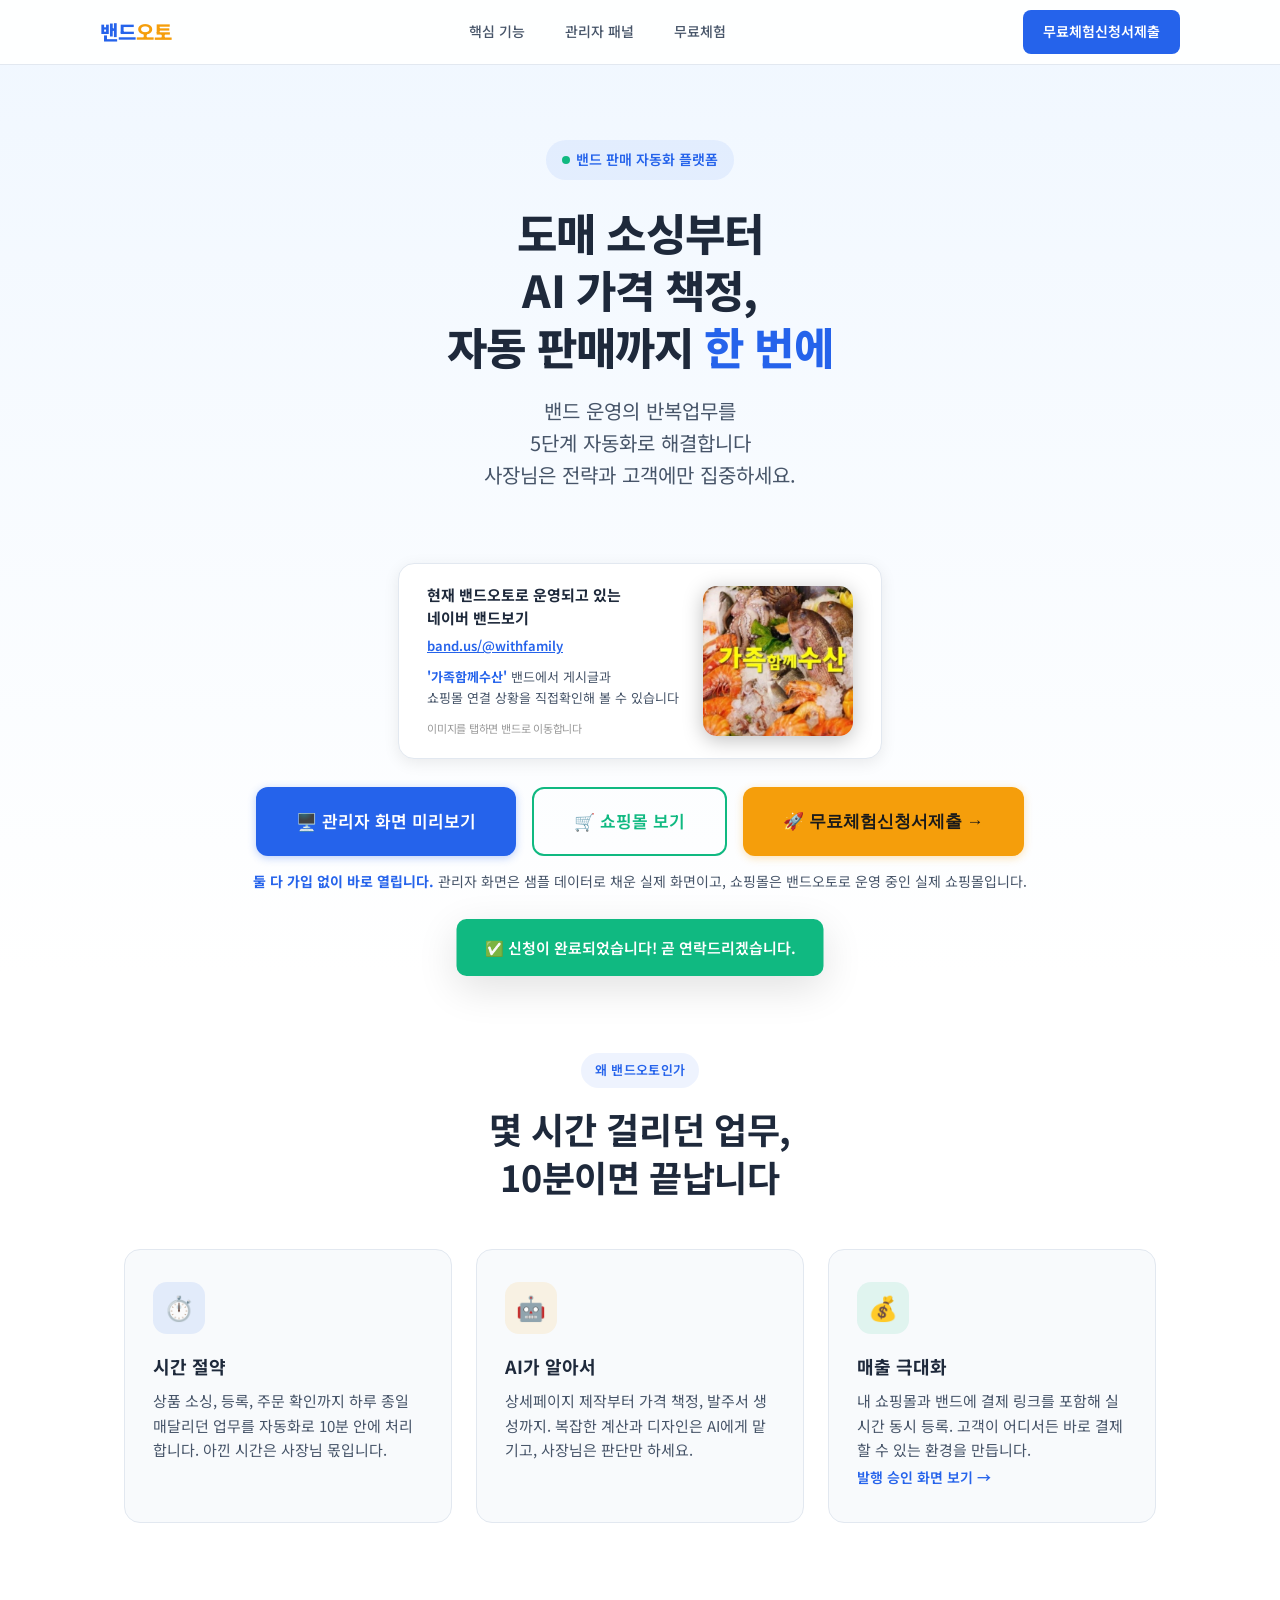
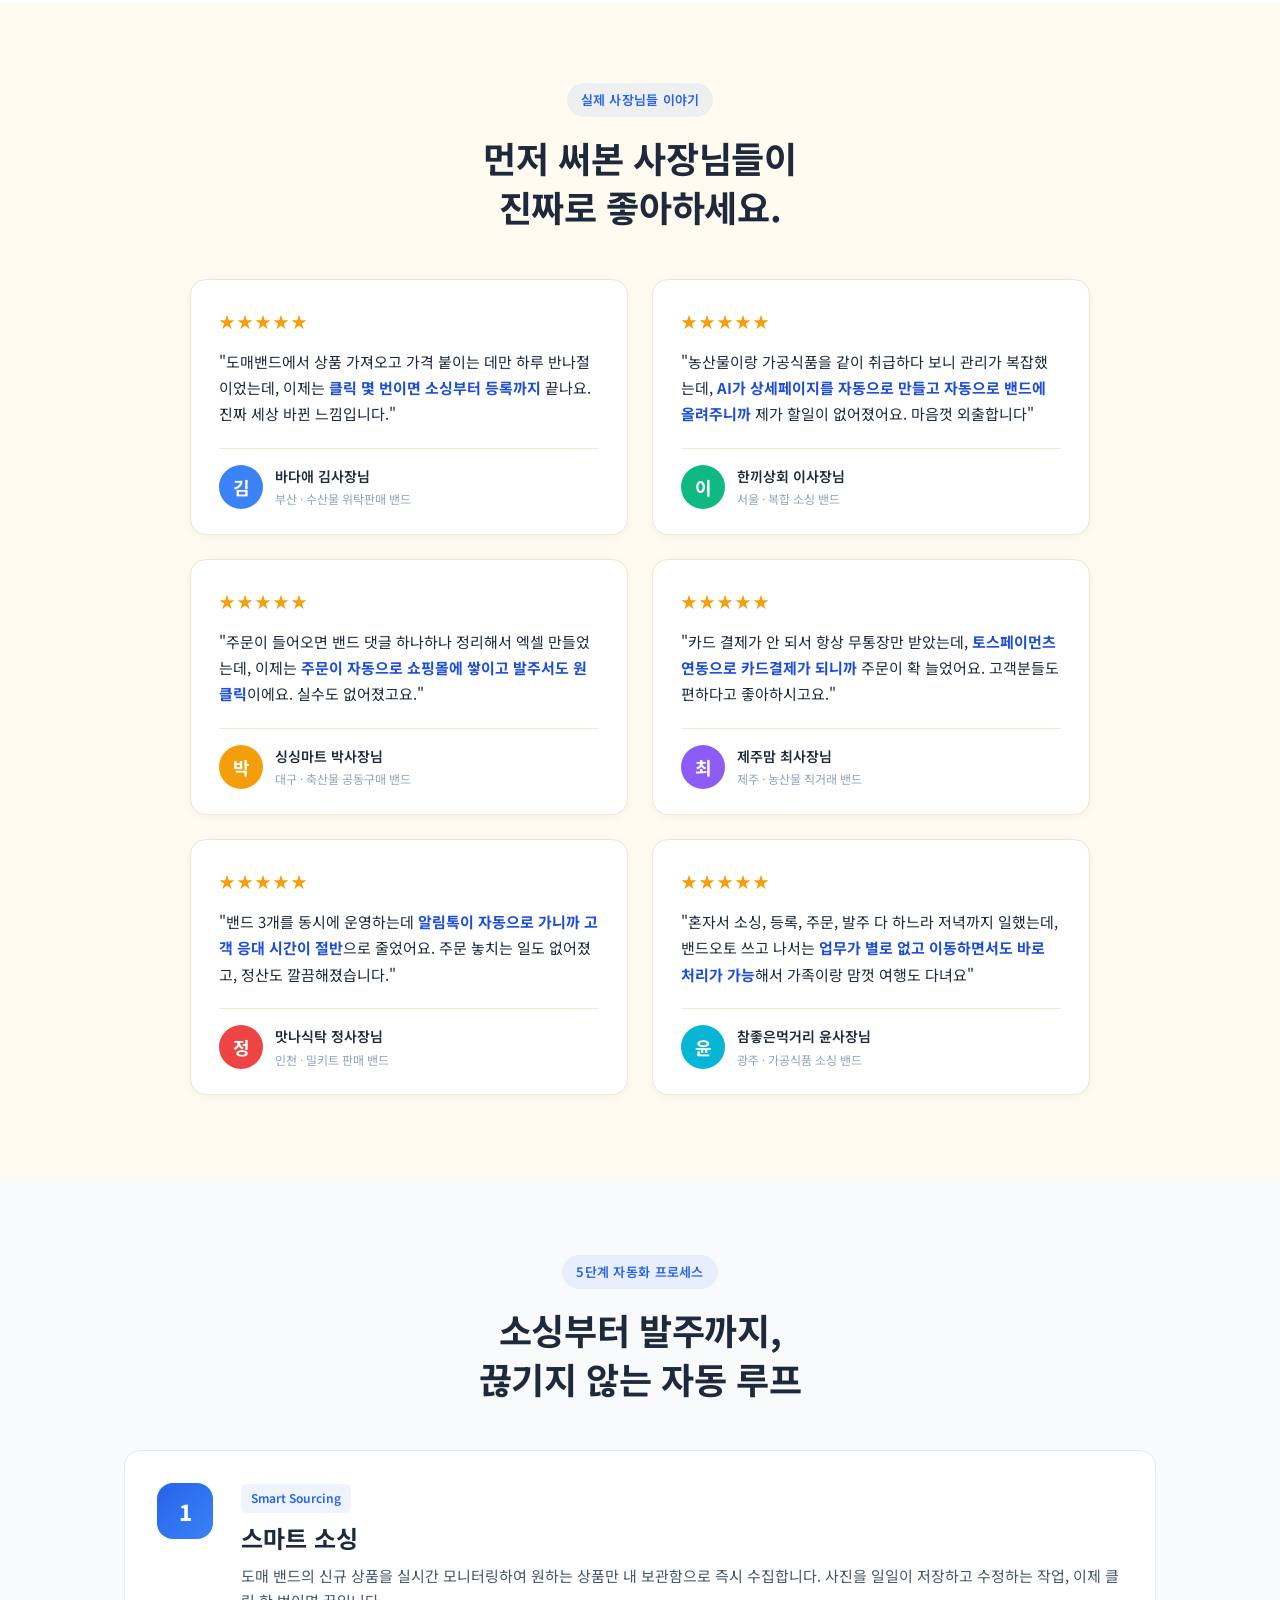
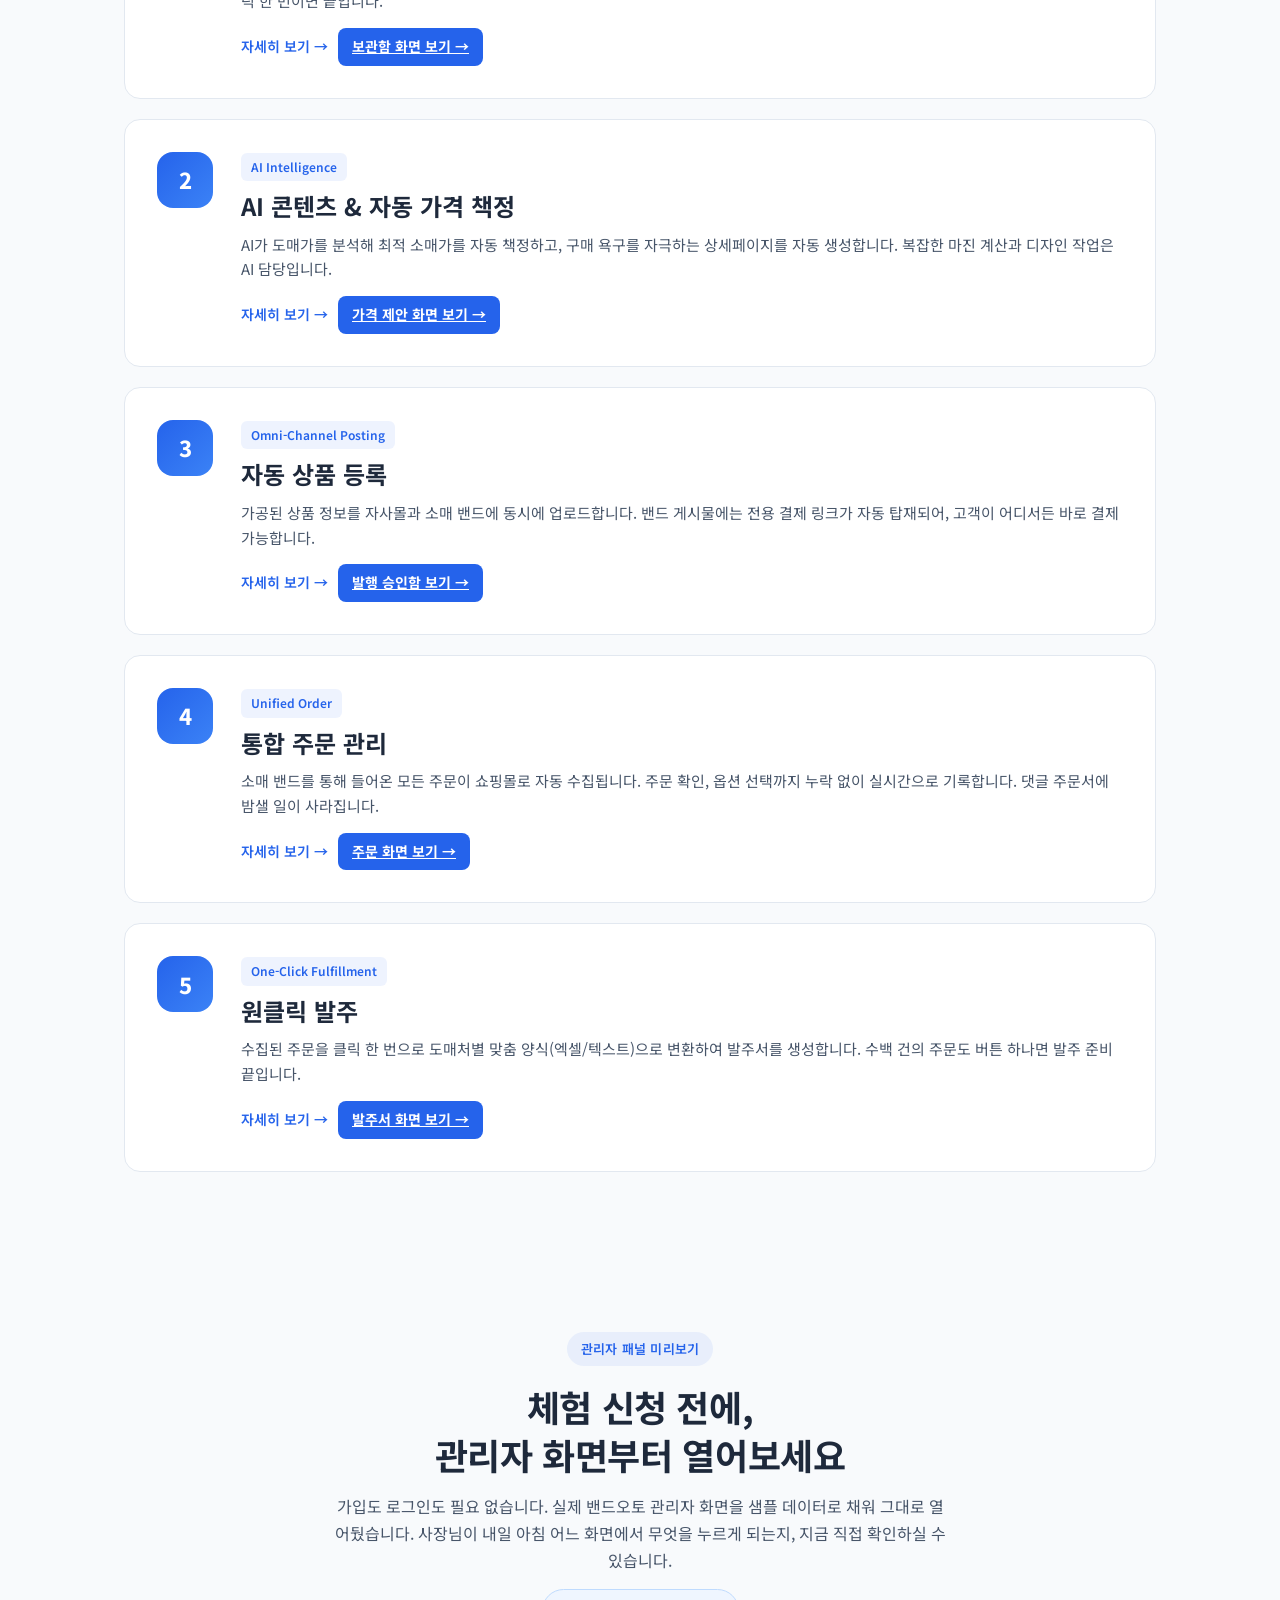
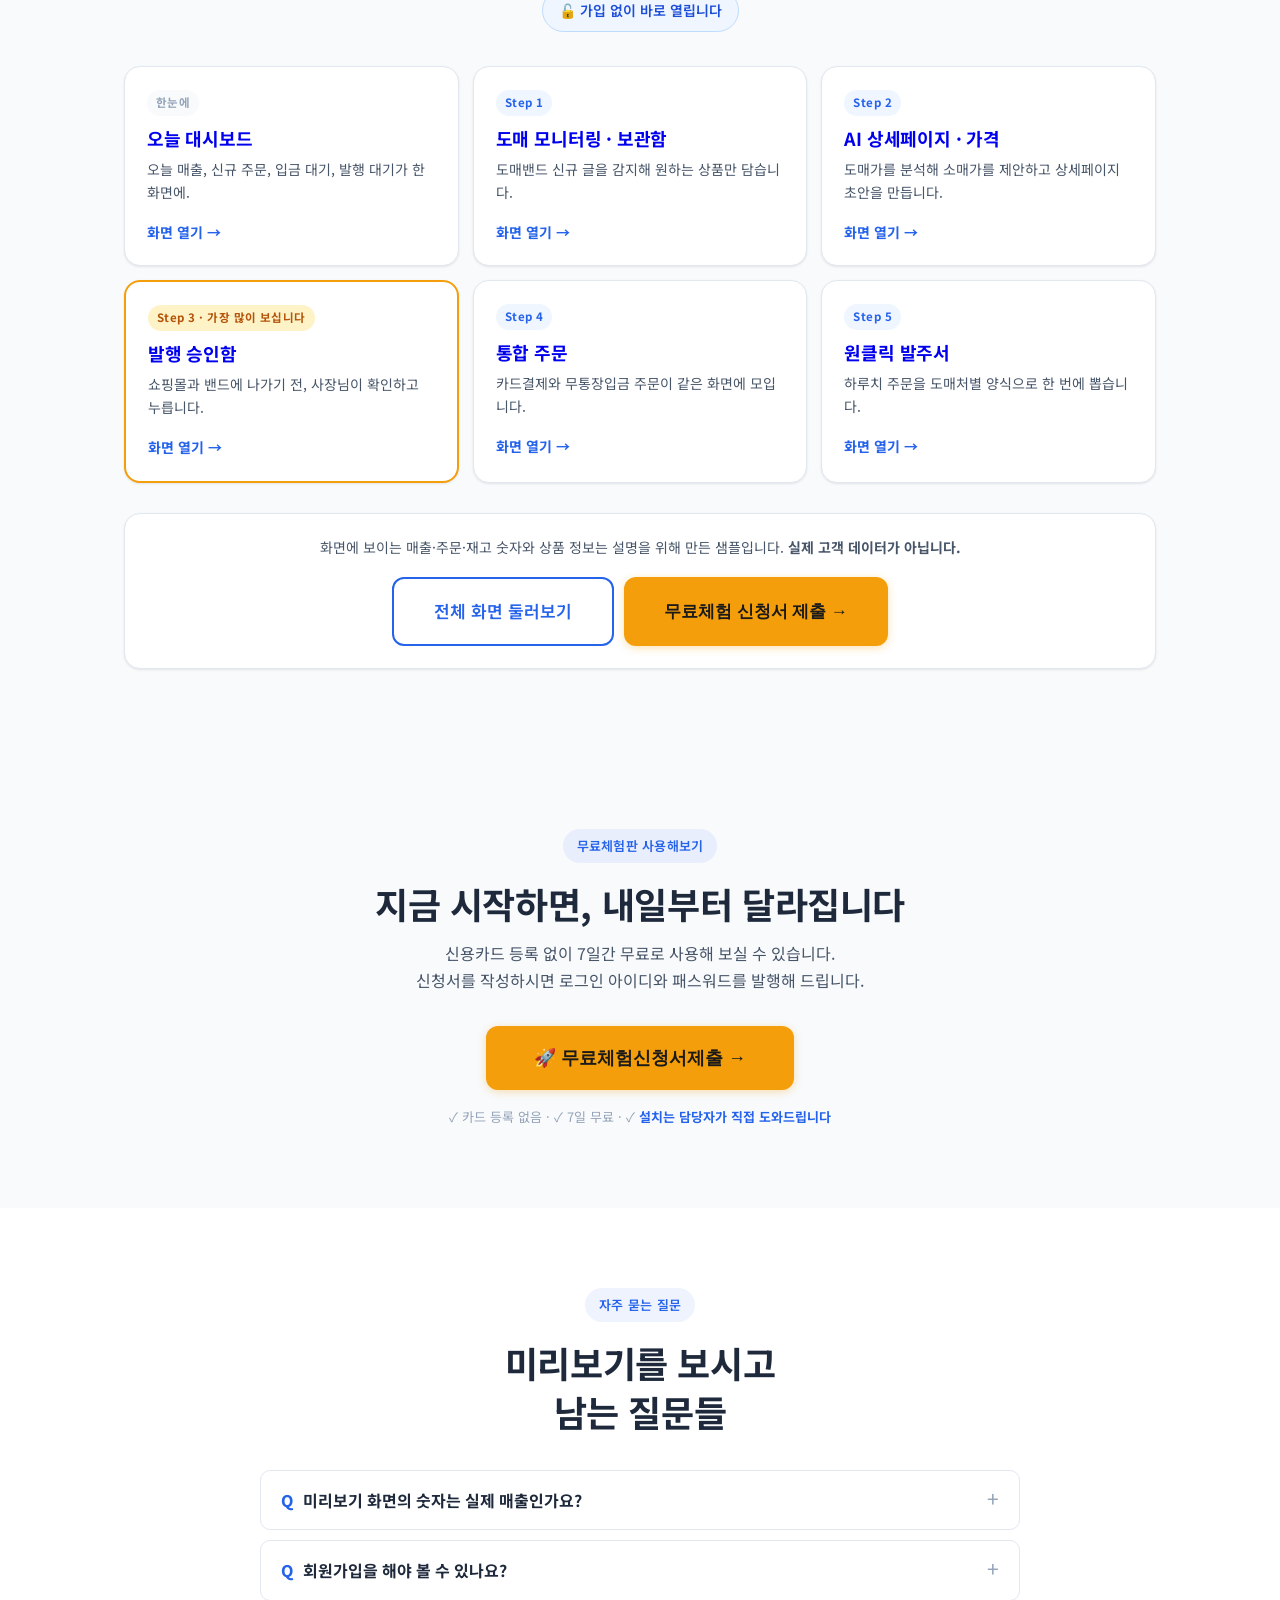
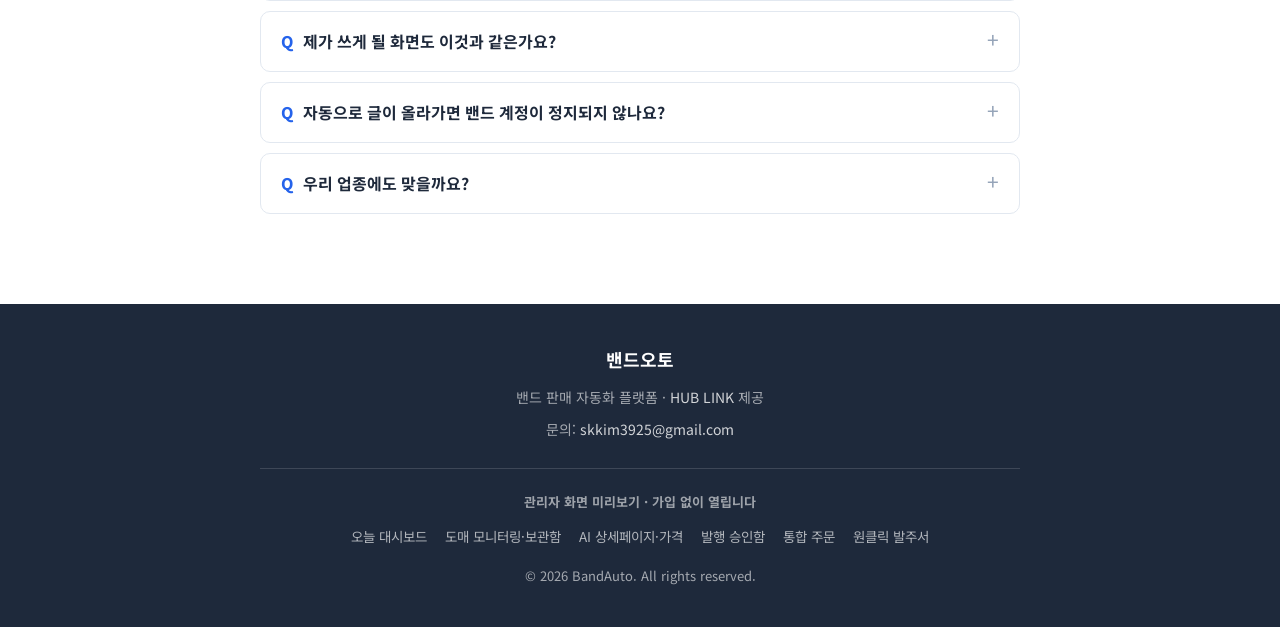
==== commit 7eea6b58: "feat: 히어로에 쇼핑몰 보기 버튼 + 관리자 패널과 동일한 파비콘 ## 쇼핑몰 보기 버튼 히어로 CTA 를 3개로 늘렸다 — 관리자 화면 미리보기 / 쇼핑몰 보기 / 무료체험 " ====
--- a/index.html
+++ b/index.html
@@ -52,6 +52,10 @@
   }
 }
 </script>
+<!-- 파비콘 — 운영 관리자 패널과 동일한 아이콘 (2026-08-26) -->
+<link rel="icon" href="/favicon.ico" sizes="any">
+<link rel="icon" type="image/png" href="/icon.png">
+<link rel="apple-touch-icon" href="/apple-touch-icon.png">
 <link rel="preconnect" href="https://fonts.googleapis.com">
 <link href="https://fonts.googleapis.com/css2?family=Noto+Sans+KR:wght@400;500;600;700;800&display=swap" rel="stylesheet">
 <style>
@@ -648,6 +652,17 @@
 }
 .faq-item[open] summary { border-bottom: 1px solid var(--border); padding-bottom: 15px; margin-bottom: 14px; }
 
+/* ── 히어로 CTA 3버튼 배치 ──
+   PC 는 한 줄에 나란히, 모바일(≤768px)은 세로로 쌓는다.
+   기존 .hero-cta 가 flex 라 버튼 하나를 더해도 레이아웃이 깨지지 않는다. */
+.hero-cta { flex-wrap: wrap; }
+.btn-shop { border-color: var(--success); color: var(--success); }
+.btn-shop:hover { background: var(--success); color: #fff; }
+@media (max-width: 768px) {
+  .hero-cta { flex-direction: column; align-items: stretch; }
+  .hero-cta .btn { width: 100%; justify-content: center; }
+}
+
 /* ── 히어로 CTA 보조 문구 ── */
 .hero-cta-note { font-size: 14px; color: var(--text-secondary); margin-top: 14px; }
 .hero-cta-note strong { color: var(--primary); }
@@ -719,10 +734,14 @@
     <div class="hero-cta">
       <a href="demo/manager.html" class="btn btn-primary btn-lg"
          onclick="track('preview_open_click',{from:'hero'})">🖥️ 관리자 화면 미리보기</a>
+      <a href="https://bshop.hublink.im/family/main" target="_blank" rel="noopener"
+         class="btn btn-outline btn-lg btn-shop"
+         onclick="track('shop_view_click',{from:'hero'})">🛒 쇼핑몰 보기</a>
       <button class="btn btn-accent btn-lg" onclick="openTrialPopup('hero')">🚀 무료체험신청서제출 →</button>
     </div>
     <p class="hero-cta-note">
-      <strong>가입 없이 바로 열립니다.</strong> 실제 관리자 화면을 샘플 데이터로 채워 뒀습니다.
+      <strong>둘 다 가입 없이 바로 열립니다.</strong>
+      관리자 화면은 샘플 데이터로 채운 실제 화면이고, 쇼핑몰은 밴드오토로 운영 중인 실제 쇼핑몰입니다.
     </p>
   </div>
 </section>
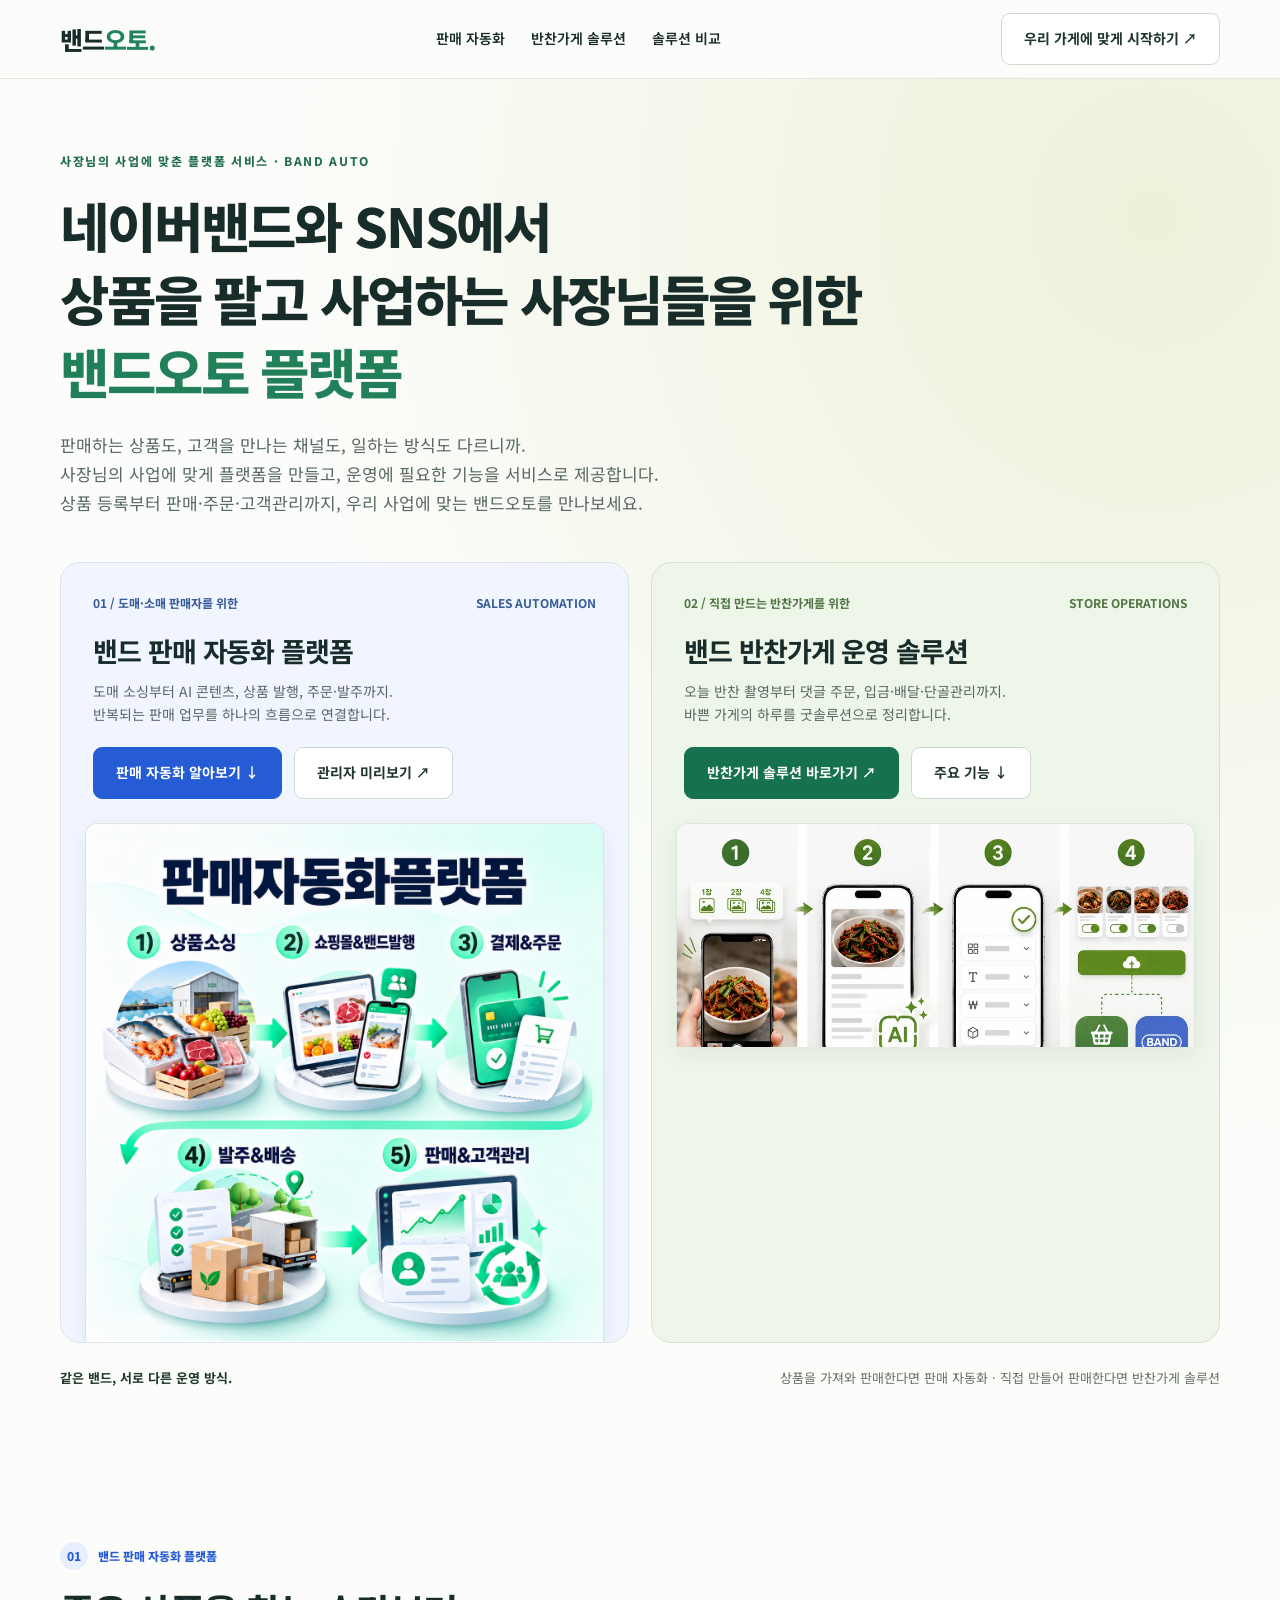
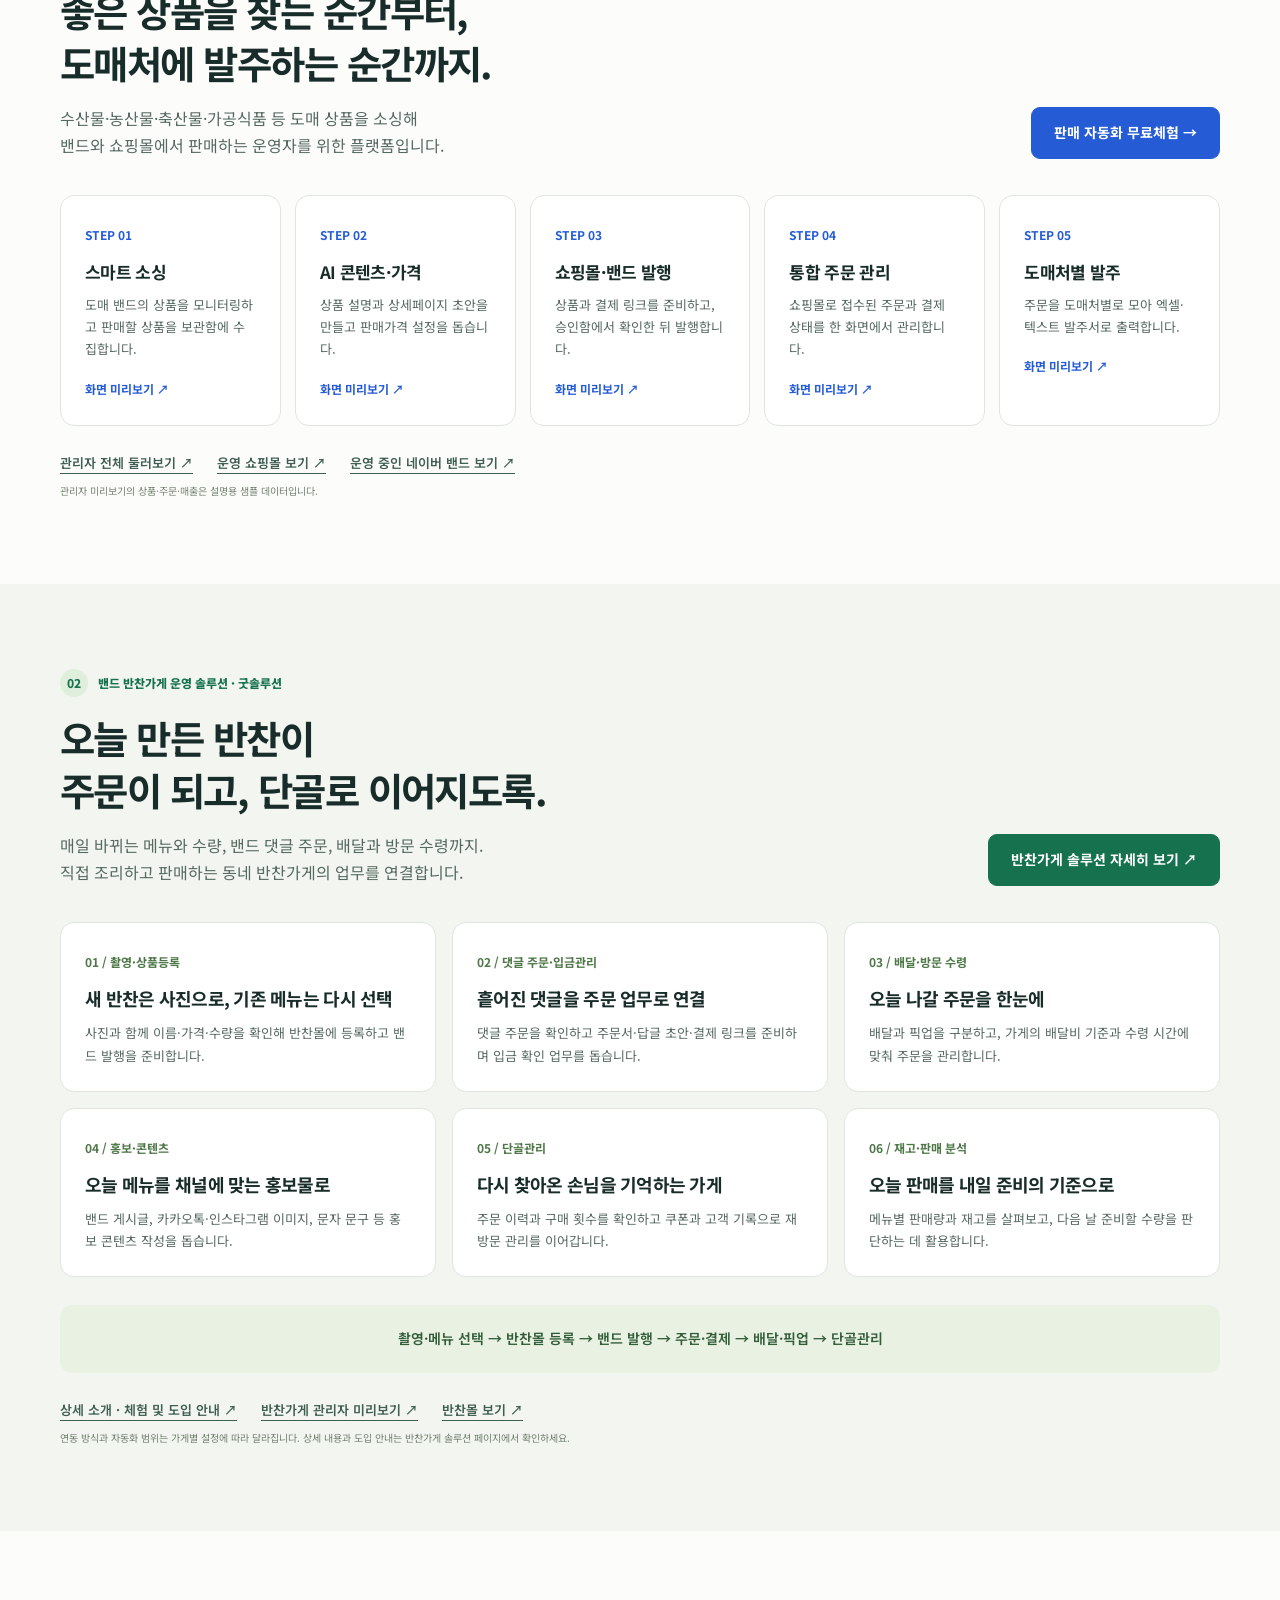
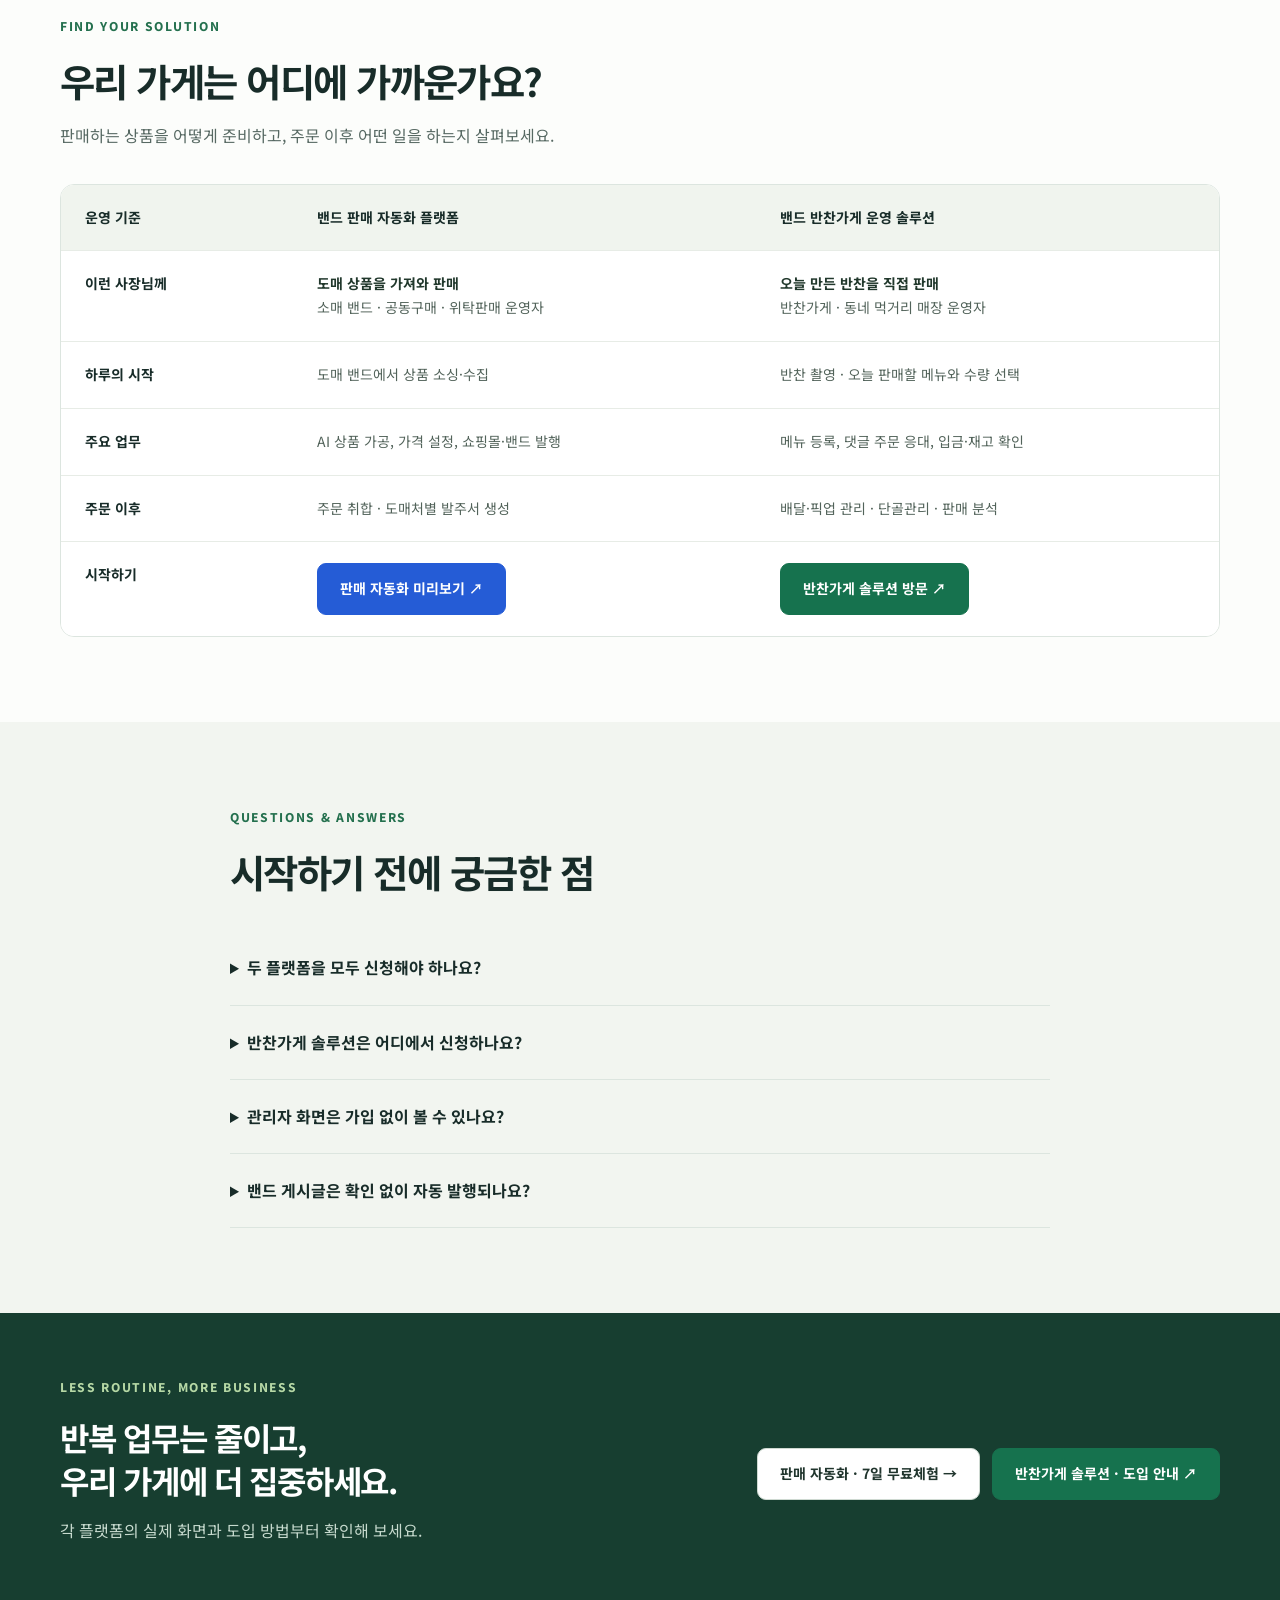
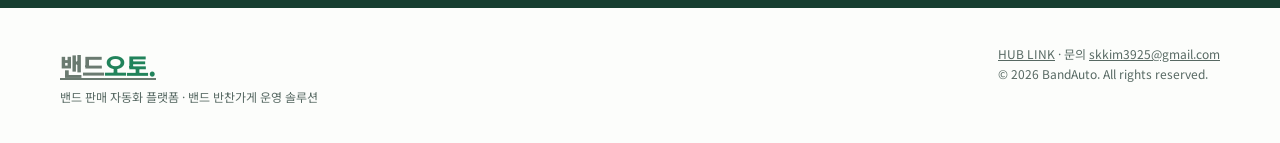
==== commit b8b1b658: "feat: present BandAuto sales and banchan platforms" ====
--- a/index.html
+++ b/index.html
@@ -3,16 +3,16 @@
 <head>
 <meta charset="UTF-8">
 <meta name="viewport" content="width=device-width, initial-scale=1.0">
-<title>밴드오토-네이버밴드 자동화/소매판매 | 도매 소싱부터 발주까지</title>
-<meta name="description" content="네이버 밴드 소매판매 자동화 솔루션. 도매 소싱, AI 가격 책정, 쇼핑몰·밴드 동시 등록, 통합 주문 관리, 원클릭 발주까지 5단계 올인원 시스템. 7일 무료체험.">
+<title>밴드오토 | 밴드 판매 자동화 · 반찬가게 운영 솔루션</title>
+<meta name="description" content="도매 소싱부터 주문·발주까지 밴드 판매 자동화, 촬영부터 댓글 주문·배달·단골관리까지 반찬가게 운영 솔루션. 우리 가게에 맞는 플랫폼을 만나보세요.">
 <meta name="keywords" content="밴드오토, 네이버밴드, 밴드판매, 소매판매자동화, 도매소싱, AI가격책정, 쇼핑몰자동등록, 주문관리, 발주자동화, 수산물판매, 농산물판매, 밴드쇼핑몰, 소셜커머스">
 <meta name="author" content="밴드오토">
 <meta name="robots" content="index, follow">
 <link rel="canonical" href="https://band.hublink.im">
 
 <!-- Open Graph -->
-<meta property="og:title" content="밴드오토-네이버밴드 자동화/소매판매 5단계 솔루션">
-<meta property="og:description" content="도매 소싱부터 AI 가격 책정, 자동 판매까지. 밴드 운영의 반복 업무를 자동화로 해결합니다. 7일 무료체험.">
+<meta property="og:title" content="밴드오토 | 밴드 판매 자동화 · 반찬가게 운영 솔루션">
+<meta property="og:description" content="도매 소싱부터 주문·발주까지 밴드 판매 자동화, 촬영부터 댓글 주문·배달·단골관리까지 반찬가게 운영 솔루션. 우리 가게에 맞는 플랫폼을 만나보세요.">
 <meta property="og:url" content="https://band.hublink.im">
 <meta property="og:type" content="website">
 <meta property="og:site_name" content="밴드오토">
@@ -23,35 +23,14 @@
 
 <!-- Twitter Card -->
 <meta name="twitter:card" content="summary_large_image">
-<meta name="twitter:title" content="밴드오토-네이버밴드 자동화/소매판매">
-<meta name="twitter:description" content="도매 소싱부터 발주까지 5단계 자동화. 7일 무료체험.">
+<meta name="twitter:title" content="밴드오토 | 밴드 판매 자동화 · 반찬가게 운영 솔루션">
+<meta name="twitter:description" content="도매 소싱부터 주문·발주까지 밴드 판매 자동화, 촬영부터 댓글 주문·배달·단골관리까지 반찬가게 운영 솔루션. 우리 가게에 맞는 플랫폼을 만나보세요.">
 
 <!-- Naver 검색 등록 -->
 <meta name="naver-site-verification" content="">
 
 <!-- 구조화 데이터 (JSON-LD) -->
-<script type="application/ld+json">
-{
-  "@context": "https://schema.org",
-  "@type": "SoftwareApplication",
-  "name": "밴드오토",
-  "url": "https://band.hublink.im",
-  "description": "네이버 밴드 소매판매 자동화 솔루션. 도매 소싱부터 AI 가격 책정, 자동 등록, 통합 주문 관리, 원클릭 발주까지.",
-  "applicationCategory": "BusinessApplication",
-  "operatingSystem": "Web",
-  "offers": {
-    "@type": "Offer",
-    "price": "0",
-    "priceCurrency": "KRW",
-    "description": "7일 무료체험"
-  },
-  "aggregateRating": {
-    "@type": "AggregateRating",
-    "ratingValue": "4.8",
-    "reviewCount": "127"
-  }
-}
-</script>
+<script type="application/ld+json">{"@context":"https://schema.org","@type":"CollectionPage","name":"밴드오토 — 두 가지 밴드 비즈니스 솔루션","url":"https://band.hublink.im/","about":[{"@type":"SoftwareApplication","name":"밴드 판매 자동화 플랫폼","applicationCategory":"BusinessApplication","operatingSystem":"Web","url":"https://band.hublink.im/#sales"},{"@type":"SoftwareApplication","name":"밴드 반찬가게 운영 솔루션","applicationCategory":"BusinessApplication","operatingSystem":"Web","url":"https://lc.hublink.im/banchan"}]}</script>
 <!-- 파비콘 — 운영 관리자 패널과 동일한 아이콘 (2026-08-26) -->
 <link rel="icon" href="/favicon.ico" sizes="any">
 <link rel="icon" type="image/png" href="/icon.png">
@@ -59,406 +38,136 @@
 <link rel="preconnect" href="https://fonts.googleapis.com">
 <link href="https://fonts.googleapis.com/css2?family=Noto+Sans+KR:wght@400;500;600;700;800&display=swap" rel="stylesheet">
 <style>
-*, *::before, *::after { margin:0; padding:0; box-sizing:border-box; }
-
-:root {
-  --primary: #2563EB;
-  --primary-light: #3B82F6;
-  --primary-dark: #1D4ED8;
-  --accent: #F59E0B;
-  --accent-light: #FBBF24;
-  --bg: #FFFFFF;
-  --bg-alt: #F8FAFC;
-  --bg-warm: #FFFBF0;
-  --text: #1E293B;
-  --text-secondary: #475569;
-  --text-muted: #94A3B8;
-  --border: #E2E8F0;
-  --success: #10B981;
-  --radius: 16px;
-  --radius-sm: 10px;
-  --shadow: 0 1px 3px rgba(0,0,0,0.06), 0 1px 2px rgba(0,0,0,0.04);
-  --shadow-md: 0 4px 16px rgba(0,0,0,0.08);
-  --shadow-lg: 0 12px 40px rgba(0,0,0,0.12);
-}
-
-body {
-  font-family: 'Noto Sans KR', -apple-system, sans-serif;
-  color: var(--text);
-  background: var(--bg);
-  line-height: 1.7;
-  -webkit-font-smoothing: antialiased;
-  overflow-x: hidden;
-}
-
-/* ── Layout ── */
-.container { max-width: 1080px; margin: 0 auto; padding: 0 24px; }
-section { padding: 80px 0; }
-@media (max-width: 768px) { section { padding: 28px 0; } }
-
-/* ── Typography ── */
-h1 { font-size: clamp(28px, 5vw, 44px); font-weight: 800; line-height: 1.3; letter-spacing: -0.02em; }
-h2 { font-size: clamp(24px, 4vw, 36px); font-weight: 700; line-height: 1.35; letter-spacing: -0.01em; }
-h3 { font-size: clamp(18px, 3vw, 24px); font-weight: 700; line-height: 1.4; }
-.section-label {
-  display: inline-block; font-size: 13px; font-weight: 600; color: var(--primary);
-  background: rgba(37,99,235,0.08); padding: 6px 14px; border-radius: 20px;
-  margin-bottom: 16px; letter-spacing: 0.02em;
-}
-
-/* ── Buttons ── */
-.btn {
-  display: inline-flex; align-items: center; gap: 8px;
-  padding: 16px 32px; border-radius: var(--radius-sm); font-size: 16px; font-weight: 600;
-  text-decoration: none; border: none; cursor: pointer;
-  transition: all 0.2s ease;
-}
-.btn-primary {
-  background: var(--primary); color: #fff;
-  box-shadow: 0 2px 8px rgba(37,99,235,0.3);
-}
-.btn-primary:hover { background: var(--primary-dark); transform: translateY(-1px); box-shadow: 0 4px 16px rgba(37,99,235,0.35); }
-.btn-outline {
-  background: transparent; color: var(--primary);
-  border: 2px solid var(--primary);
-}
-.btn-outline:hover { background: rgba(37,99,235,0.05); }
-.btn-accent {
-  background: var(--accent); color: #1a1a1a;
-  box-shadow: 0 2px 8px rgba(245,158,11,0.3);
-}
-.btn-accent:hover { background: var(--accent-light); transform: translateY(-1px); }
-.btn-lg { padding: 18px 40px; font-size: 17px; border-radius: 12px; }
-
-/* ── Navigation ── */
-.nav {
-  position: fixed; top: 0; left: 0; right: 0; z-index: 100;
-  background: rgba(255,255,255,0.92); backdrop-filter: blur(12px);
-  border-bottom: 1px solid var(--border); padding: 0 24px;
-}
-.nav-inner {
-  max-width: 1080px; margin: 0 auto;
-  display: flex; align-items: center; justify-content: space-between;
-  height: 64px;
-}
-.nav-logo { font-size: 20px; font-weight: 800; color: var(--primary); text-decoration: none; }
-.nav-logo span { color: var(--accent); }
-.nav-links { display: flex; gap: 8px; }
-.nav-links a {
-  padding: 8px 16px; border-radius: 8px; font-size: 14px; font-weight: 500;
-  color: var(--text-secondary); text-decoration: none; transition: all 0.15s;
-}
-.nav-links a:hover { color: var(--primary); background: rgba(37,99,235,0.05); }
-.nav-cta {
-  padding: 10px 20px; background: var(--primary); color: #fff; border-radius: 8px;
-  font-size: 14px; font-weight: 600; text-decoration: none; transition: all 0.2s;
-}
-.nav-cta:hover { background: var(--primary-dark); }
-.nav-mobile-btn { display: none; background: none; border: none; cursor: pointer; padding: 8px; }
-@media (max-width: 768px) {
-  .nav-links { display: none; }
-  .nav-mobile-btn { display: block; }
-  .nav-cta { display: none; }
-}
-
-/* ── Hero ── */
-.hero {
-  padding: 140px 0 80px; text-align: center;
-  background: linear-gradient(180deg, #F0F7FF 0%, #FFFFFF 100%);
-}
-.hero-badge {
-  display: inline-flex; align-items: center; gap: 6px;
-  background: rgba(37,99,235,0.08); color: var(--primary);
-  padding: 8px 16px; border-radius: 24px; font-size: 14px; font-weight: 600;
-  margin-bottom: 24px;
-}
-.hero-badge .dot { width: 8px; height: 8px; border-radius: 50%; background: var(--success); animation: pulse 2s infinite; }
-@keyframes pulse { 0%, 100% { opacity: 1; } 50% { opacity: 0.5; } }
-.hero h1 { margin-bottom: 20px; }
-.hero h1 .highlight { color: var(--primary); }
-.hero-sub {
-  font-size: clamp(16px, 2.5vw, 20px); color: var(--text-secondary);
-  max-width: 600px; margin: 0 auto 40px; line-height: 1.6;
-}
-.hero-cta { display: flex; gap: 16px; justify-content: center; flex-wrap: wrap; }
-
-/* ── Hero Sample Band ── */
-.hero-sample {
-  margin-top: 32px;
-  margin-bottom: 28px;
-  display: inline-flex;
-  align-items: center;
-  gap: 24px;
-  background: #fff;
-  border-radius: 16px;
-  padding: 20px 28px;
-  border: 1px solid var(--border);
-  box-shadow: 0 4px 16px rgba(0,0,0,0.08);
-}
-.hero-sample-info {
-  text-align: left;
-}
-.hero-sample-title {
-  font-size: 15px;
-  font-weight: 700;
-  color: var(--text);
-  line-height: 1.5;
-  margin-bottom: 6px;
-}
-.hero-sample-url {
-  font-size: 13px;
-  color: var(--primary);
-  font-weight: 600;
-  margin-bottom: 10px;
-}
-.hero-sample-link {
-  display: block;
-  border-radius: 14px;
-  overflow: hidden;
-  box-shadow: 0 4px 20px rgba(0,0,0,0.25);
-  transition: transform 0.2s, box-shadow 0.2s;
-  flex-shrink: 0;
-}
-.hero-sample-link:hover {
-  transform: translateY(-3px);
-  box-shadow: 0 8px 30px rgba(0,0,0,0.35);
-}
-.hero-sample-img {
-  width: 150px;
-  height: 150px;
-  object-fit: cover;
-  display: block;
-}
-.hero-sample-desc {
-  font-size: 13px;
-  color: var(--text-secondary);
-  line-height: 1.6;
-}
-.hero-sample-desc strong {
-  color: var(--primary);
-}
-.hero-sample-tap {
-  font-size: 11px;
-  color: #999;
-  margin-top: 10px;
-  letter-spacing: -0.02em;
-}
-@media (max-width: 520px) {
-  .hero-sample { gap: 16px; padding: 14px 18px; }
-  .hero-sample-img { width: 100px; height: 100px; }
-  .hero-sample-title { font-size: 13px; }
-  .hero-sample-desc { font-size: 12px; }
-  .hero-sample-url { font-size: 12px; }
-  .hero-sample-tap { font-size: 10px; }
-}
-
-/* ── Value Cards ── */
-.values { background: var(--bg); }
-.values-grid {
-  display: grid; grid-template-columns: repeat(3, 1fr); gap: 24px; margin-top: 48px;
-}
-.value-card {
-  background: var(--bg-alt); border-radius: var(--radius); padding: 32px 28px;
-  border: 1px solid var(--border); transition: all 0.2s;
-}
-.value-card:hover { border-color: var(--primary); box-shadow: var(--shadow-md); transform: translateY(-2px); }
-.value-icon {
-  width: 52px; height: 52px; border-radius: 14px; display: flex; align-items: center; justify-content: center;
-  font-size: 24px; margin-bottom: 20px;
-}
-.value-card:nth-child(1) .value-icon { background: rgba(37,99,235,0.1); }
-.value-card:nth-child(2) .value-icon { background: rgba(245,158,11,0.1); }
-.value-card:nth-child(3) .value-icon { background: rgba(16,185,129,0.1); }
-.value-card h3 { margin-bottom: 10px; font-size: 18px; }
-.value-card p { color: var(--text-secondary); font-size: 15px; line-height: 1.65; }
-@media (max-width: 768px) {
-  .values-grid { grid-template-columns: 1fr; gap: 10px; margin-top: 20px; }
-  .value-card { padding: 14px 16px; display: flex; align-items: center; gap: 14px; }
-  .value-icon { width: 40px; height: 40px; font-size: 18px; margin-bottom: 0; border-radius: 10px; flex-shrink: 0; }
-  .value-card h3 { font-size: 15px; margin-bottom: 2px; }
-  .value-card p { font-size: 13px; line-height: 1.45; }
-}
-
-/* ── Steps ── */
-.steps { background: var(--bg-alt); }
-.steps-list { margin-top: 48px; display: flex; flex-direction: column; gap: 20px; }
-.step-card {
-  display: flex; align-items: flex-start; gap: 28px;
-  background: var(--bg); border-radius: var(--radius); padding: 32px;
-  border: 1px solid var(--border); transition: all 0.25s;
-  cursor: default;
-}
-.step-card:hover { border-color: var(--primary-light); box-shadow: var(--shadow-md); }
-.step-num {
-  flex-shrink: 0; width: 56px; height: 56px;
-  background: linear-gradient(135deg, var(--primary), var(--primary-light));
-  color: #fff; border-radius: 16px;
-  display: flex; align-items: center; justify-content: center;
-  font-size: 22px; font-weight: 800;
-}
-.step-body { flex: 1; }
-.step-tag {
-  display: inline-block; font-size: 12px; font-weight: 600; color: var(--primary);
-  background: rgba(37,99,235,0.08); padding: 4px 10px; border-radius: 6px; margin-bottom: 8px;
-}
-.step-body h3 { margin-bottom: 10px; }
-.step-body p { color: var(--text-secondary); font-size: 15px; margin-bottom: 14px; line-height: 1.65; }
-.step-detail-link {
-  display: inline-flex; align-items: center; gap: 6px;
-  color: var(--primary); font-size: 14px; font-weight: 600;
-  text-decoration: none; transition: gap 0.2s;
-}
-.step-detail-link:hover { gap: 10px; }
-@media (max-width: 768px) {
-  .step-card { flex-direction: column; gap: 16px; padding: 24px; }
-  .step-detail-link { font-size: 18px; font-weight: 700; }
-  .steps { padding: 28px 0; }
-  .steps-list { margin-top: 20px; gap: 12px; }
-  .values { padding: 28px 0; }
-  section { padding: 28px 0; }
-  .hero { padding: 90px 0 32px; }
-  .testimonials-header { margin-bottom: 16px; }
-}
-
-/* ── CTA (Mid / Bottom) ── */
-.cta-band {
-  background: linear-gradient(135deg, var(--primary) 0%, #1E40AF 100%);
-  text-align: center; color: #fff; padding: 64px 24px; border-radius: 0;
-}
-.cta-band h2 { color: #fff; margin-bottom: 12px; }
-.cta-band p { color: rgba(255,255,255,0.85); font-size: 17px; margin-bottom: 32px; }
-
-/* ── Form ── */
-.form-section { background: var(--bg-alt); }
-.form-wrapper {
-  max-width: 640px; margin: 40px auto 0;
-  background: var(--bg); border-radius: var(--radius); padding: 40px;
-  border: 1px solid var(--border); box-shadow: var(--shadow-md);
-}
-.form-grid { display: grid; grid-template-columns: 1fr 1fr; gap: 16px; }
-.form-group { display: flex; flex-direction: column; }
-.form-group.full { grid-column: 1 / -1; }
-.form-group label {
-  font-size: 14px; font-weight: 600; color: var(--text); margin-bottom: 6px;
-}
-.form-group label .req { color: #EF4444; margin-left: 2px; }
-.form-group input, .form-group select {
-  padding: 12px 16px; border: 1px solid var(--border); border-radius: 8px;
-  font-size: 15px; font-family: inherit; color: var(--text);
-  transition: border-color 0.15s, box-shadow 0.15s; background: #fff;
-}
-.form-group input:focus, .form-group select:focus {
-  outline: none; border-color: var(--primary);
-  box-shadow: 0 0 0 3px rgba(37,99,235,0.1);
-}
-.form-group input::placeholder { color: var(--text-muted); }
-.form-submit { margin-top: 24px; text-align: center; }
-.form-submit .btn { width: 100%; justify-content: center; }
-.form-note { text-align: center; margin-top: 12px; font-size: 13px; color: var(--text-muted); }
-@media (max-width: 768px) {
-  .form-grid { grid-template-columns: 1fr; }
-  .form-wrapper { padding: 28px 20px; }
-}
-
-/* ── Testimonials ── */
-.testimonials {
-  background: var(--bg-warm);
-  padding: 80px 0;
-}
-.testimonials-header {
-  text-align: center;
-  margin-bottom: 48px;
-}
-.testimonials-grid {
-  display: grid;
-  grid-template-columns: repeat(2, 1fr);
-  gap: 24px;
-  max-width: 900px;
-  margin: 0 auto;
-}
-.testimonial-card {
-  background: #fff;
-  border-radius: 16px;
-  padding: 28px 28px 24px;
-  border: 1px solid #F0E6D6;
-  box-shadow: 0 2px 8px rgba(0,0,0,0.04);
-  transition: all 0.2s;
-}
-.testimonial-card:hover {
-  box-shadow: 0 6px 20px rgba(0,0,0,0.08);
-  transform: translateY(-2px);
-}
-.testimonial-stars {
-  color: #F59E0B;
-  font-size: 16px;
-  letter-spacing: 2px;
-  margin-bottom: 14px;
-}
-.testimonial-quote {
-  font-size: 15px;
-  color: var(--text);
-  line-height: 1.75;
-  margin-bottom: 20px;
-  position: relative;
-}
-.testimonial-quote strong {
-  color: var(--primary-dark);
-  font-weight: 700;
-}
-.testimonial-author {
-  display: flex;
-  align-items: center;
-  gap: 12px;
-  padding-top: 16px;
-  border-top: 1px solid #F0E6D6;
-}
-.testimonial-avatar {
-  width: 44px;
-  height: 44px;
-  border-radius: 50%;
-  display: flex;
-  align-items: center;
-  justify-content: center;
-  font-size: 18px;
-  font-weight: 700;
-  color: #fff;
-  flex-shrink: 0;
-}
-.testimonial-name {
-  font-size: 14px;
-  font-weight: 600;
-  color: var(--text);
-}
-.testimonial-role {
-  font-size: 12px;
-  color: var(--text-muted);
-  margin-top: 1px;
-}
-@media (max-width: 768px) {
-  .testimonials-grid {
-    grid-template-columns: repeat(2, 1fr);
-    gap: 12px;
-    padding: 0 4px;
-  }
-  .testimonials { padding: 28px 0; }
-  .testimonial-card { padding: 16px 14px 14px; }
-  .testimonial-quote { font-size: 13px; line-height: 1.6; margin-bottom: 14px; }
-  .testimonial-stars { font-size: 13px; margin-bottom: 8px; }
-  .testimonial-avatar { width: 32px; height: 32px; font-size: 14px; }
-  .testimonial-name { font-size: 12px; }
-  .testimonial-role { font-size: 11px; }
-}
-
-/* ── Footer ── */
-.footer {
-  background: var(--text); color: rgba(255,255,255,0.6); padding: 40px 24px;
-  text-align: center; font-size: 14px;
-}
-.footer a { color: rgba(255,255,255,0.8); text-decoration: none; }
-.footer-logo { font-size: 18px; font-weight: 700; color: #fff; margin-bottom: 12px; }
-
-/* Detail pages are now separate HTML files */
-@keyframes slideUp { from { opacity: 0; transform: translateY(20px); } to { opacity: 1; transform: translateY(0); } }
+*{box-sizing:border-box}
+html{scroll-behavior:smooth;scroll-padding-top:100px}
+body{margin:0;color:#182c29;background:#fcfdfb;font-family:'Noto Sans KR',sans-serif;line-height:1.7;--primary:#255cd6;--primary-light:#3b72e5;--text:#182c29;--text-muted:#64756c;--success:#16724e;--shadow-lg:0 12px 40px #16332325;--text-secondary:#576963;--border:#dce5df;--radius:18px;--radius-sm:10px}
+a{color:inherit;text-decoration:none}
+button,input{font:inherit}
+button,a{ -webkit-tap-highlight-color:transparent}
+a:focus-visible,button:focus-visible,summary:focus-visible{outline:3px solid #df9e25;outline-offset:5px}
+h1,h2,h3,p{margin:0}
+h1,h2,h3{line-height:1.35;letter-spacing:-.04em}
+p{color:#576963}
+h1{font-size:clamp(34px,4.6vw,62px);font-weight:800}
+h2{font-size:clamp(28px,3vw,40px)}
+h3{font-size:22px}
+.wrap{width:min(1160px,calc(100% - 48px));margin:auto}
+.nav{position:sticky;top:0;z-index:20;background:#fcfdfbf5;border-bottom:1px solid #e1e8e1;backdrop-filter:blur(12px)}
+.nav .wrap{display:flex;align-items:center;justify-content:space-between;min-height:78px;gap:24px}
+.brand{font-size:25px;font-weight:800;letter-spacing:-1px;white-space:nowrap}
+.brand span{color:#21835b}
+.nav-links{display:flex;gap:26px;font-size:14px;font-weight:600}
+.btn{display:inline-flex;align-items:center;justify-content:center;gap:12px;padding:13px 22px;border:1px solid #ced9d1;border-radius:9px;font-weight:700;font-size:14px;background:white;cursor:pointer;color:#20352d;transition:transform .2s,background .2s}
+.btn:hover{transform:translateY(-2px);background:#eef4ee}
+.btn.blue{background:#255cd6;border-color:#255cd6;color:white}
+.btn.green{background:#16724e;border-color:#16724e;color:white}
+.actions{display:flex;gap:12px;flex-wrap:wrap;margin-top:26px}
+.eyebrow{font-size:12px;letter-spacing:.14em;font-weight:800;color:#24704e;margin-bottom:18px}
+.hero{padding:72px 0 44px;background:radial-gradient(ellipse at 90% 10%,#edf1da,transparent 55%)}
+.hero-top{display:grid;grid-template-columns:1fr;gap:24px;margin-bottom:44px}
+.hero-top h1{font-size:clamp(30px,4.2vw,54px);word-break:keep-all;overflow-wrap:break-word}
+.hero-top p{font-size:17px;max-width:800px;word-break:keep-all}
+.hero h1 em{font-style:normal;color:#228058}
+.platforms{display:grid;grid-template-columns:1fr 1fr;gap:22px}
+.platform{border:1px solid #dce4e8;border-radius:20px;overflow:hidden;background:#f0f5ff;display:flex;flex-direction:column}
+.platform.banchan{background:#eef5e9;border-color:#d5e3cf}
+.platform-copy{padding:30px 32px 24px}
+.platform .tag{display:flex;justify-content:space-between;font-size:12px;color:#365b98;font-weight:700;margin-bottom:20px}
+.banchan .tag{color:#4e7541}
+.platform h2{font-size:27px;margin-bottom:10px}
+.platform p{font-size:14px}
+.platform .actions{margin-top:20px}
+.scene{margin:0 24px;height:224px;border:1px solid #dde3df;border-bottom:0;border-radius:12px 12px 0 0;overflow:hidden;box-shadow:0 8px 25px #273d3310;background:white}
+.scene img{width:100%;height:100%;object-fit:cover;object-position:top}
+.sample{font-size:10px;color:#73816f;margin-top:8px}
+.bridge{display:flex;justify-content:space-between;gap:20px;padding:24px 0;font-size:13px;color:#617164}
+.bridge strong{color:#22382c}
+.section{padding:85px 0}
+.section-head{max-width:680px;margin-bottom:34px}
+.section-head p{margin-top:16px}
+.soft{background:#f2f5f0}
+.section-label{display:flex;gap:10px;align-items:center;font-size:12px;font-weight:800;color:#255cd6;margin-bottom:15px}
+.section-label span{display:inline-grid;place-items:center;background:#e7effe;width:28px;height:28px;border-radius:50%}
+.green-label{color:#16724e}
+.green-label span{background:#e0efdc}
+.detail-top{display:flex;justify-content:space-between;align-items:end;gap:24px}
+.detail-top .section-head{margin-bottom:0}
+.detail-top .actions{flex-shrink:0}
+.steps{display:grid;grid-template-columns:repeat(5,1fr);gap:14px;margin-top:36px}
+.step,.feature{background:white;border:1px solid #dfe6e0;border-radius:14px;padding:24px}
+.step b{color:#255cd6;font-size:12px}
+.step h3{font-size:17px;margin:14px 0 10px}
+.step p,.feature p{font-size:13px}
+.step a{display:inline-block;font-size:12px;color:#255cd6;font-weight:700;margin-top:18px}
+.service-links{display:flex;gap:24px;flex-wrap:wrap;margin-top:26px;font-size:13px;font-weight:600;color:#405e53}
+.service-links a{text-decoration:underline;text-underline-offset:5px}
+.features{display:grid;grid-template-columns:repeat(3,1fr);gap:16px;margin-top:36px}
+.feature b{font-size:12px;color:#4f7848}
+.feature h3{font-size:18px;margin:12px 0}
+.flow{margin-top:28px;padding:22px;border-radius:12px;background:#e9f1e3;color:#325d39;text-align:center;font-size:14px;font-weight:600}
+.compare-wrap{overflow:auto;border:1px solid #dce5df;border-radius:14px;margin-top:30px}
+table{width:100%;border-collapse:collapse;text-align:left;background:white;font-size:14px}
+th,td{padding:21px 24px;border-bottom:1px solid #e7ece6;vertical-align:top}
+thead th{background:#f0f4ee}
+tbody tr:last-child>*{border-bottom:0}
+th:first-child{width:20%}
+td{width:40%;color:#52635a}
+td strong{display:block;color:#21382c}
+.faq{max-width:820px;margin:auto}
+.faq details{border-bottom:1px solid #dce5df;padding:23px 0}
+.faq summary{font-weight:700;cursor:pointer}
+.faq details p{font-size:14px;margin-top:14px}
+.start{padding:64px 0;background:#173e30;color:white}
+.start p{color:#c7dace;margin-top:15px}
+.start .wrap{display:flex;align-items:center;justify-content:space-between;gap:30px}
+.start h2{font-size:32px}
+footer{padding:36px 0;font-size:12px;color:#6a7a70}
+footer .wrap{display:flex;justify-content:space-between;gap:25px}
+footer a{text-decoration:underline}
+.skip{position:fixed;top:-60px;left:20px;z-index:100;background:white;padding:10px}
+.skip:focus{top:10px}
+
+@media(max-width:900px){.hero-top{grid-template-columns:1fr;gap:24px}
+.steps{grid-template-columns:repeat(2,1fr)}
+.detail-top{display:block}
+.features{grid-template-columns:repeat(2,1fr)}
+.start .wrap{display:block}
+.nav-links{gap:16px}
+.nav .btn{display:none}
+}
+
+@media(max-width:600px){.wrap{width:calc(100% - 36px)}
+.nav .wrap{min-height:68px;gap:10px;flex-wrap:wrap;padding:12px 0}
+.brand{font-size:22px}
+.nav-links{font-size:11px;gap:12px}
+.hero{padding:42px 0 12px}
+.platforms,.features,.steps{grid-template-columns:1fr}
+.platform-copy{padding:26px}
+.platform h2{font-size:25px}
+.scene{height:205px}
+.hero-top{margin-bottom:30px}
+.hero-top p{font-size:15px}
+.bridge{display:block;font-size:12px}
+.bridge span{display:block;margin-top:8px}
+.section{padding:54px 0}
+.step{padding:22px}
+.step h3{margin-top:8px}
+.flow{font-size:12px;line-height:2}
+.compare-wrap table{min-width:580px}
+th,td{padding:17px}
+.start{padding:44px 0}
+.start h2{font-size:27px}
+footer .wrap{display:block}
+footer p{margin-top:12px}
+.actions .btn{font-size:13px;padding:12px 17px}
+.trial-form-grid{grid-template-columns:1fr}
+.trial-popup{max-height:90dvh}
+.trial-header h2{font-size:23px}
+}
+
+@media(prefers-reduced-motion:reduce){html{scroll-behavior:auto}
+*,*::before,*::after{transition:none!important}
+}
 
 /* ── Trial Popup ── */
 .trial-overlay {
@@ -466,636 +175,470 @@
   display: none; align-items: flex-start; justify-content: center;
   padding: 24px; backdrop-filter: blur(6px); overflow-y: auto;
 }
+
 .trial-overlay.active { display: flex; }
+
 .trial-popup {
   background: #fff; border-radius: 20px; max-width: 680px; width: 100%;
   margin: 40px auto; padding: 0; position: relative;
   box-shadow: 0 20px 60px rgba(0,0,0,0.2); animation: slideUp 0.3s ease;
 }
+
 .trial-header {
   background: linear-gradient(135deg, #1B4332, #2D6A4F);
   color: #fff; padding: 32px 36px 24px; border-radius: 20px 20px 0 0;
   text-align: center;
 }
+
 .trial-header h2 { color: #fff; font-size: clamp(20px, 4vw, 26px); margin-bottom: 8px; }
+
 .trial-header p { color: rgba(255,255,255,0.85); font-size: 14px; line-height: 1.6; }
+
 .trial-close {
   position: absolute; top: 16px; right: 16px; width: 36px; height: 36px;
   border-radius: 50%; border: none; background: rgba(255,255,255,0.2);
   color: #fff; cursor: pointer; font-size: 18px;
   display: flex; align-items: center; justify-content: center; transition: background 0.15s;
 }
+
 .trial-close:hover { background: rgba(255,255,255,0.35); }
+
 .trial-body { padding: 28px 36px 36px; }
+
 
 /* Guide sections inside popup */
 .trial-guide { margin-bottom: 28px; }
+
 .trial-guide-title {
   display: flex; align-items: center; gap: 10px;
   font-size: 16px; font-weight: 700; color: var(--text);
   padding-bottom: 10px; border-bottom: 2px solid var(--border); margin-bottom: 14px;
 }
+
 .trial-guide-title .guide-badge {
   display: inline-flex; align-items: center; justify-content: center;
   width: 28px; height: 28px; border-radius: 8px; font-size: 13px; font-weight: 700; color: #fff;
 }
+
 .trial-step {
   display: flex; gap: 12px; align-items: flex-start; padding: 10px 0;
   border-bottom: 1px solid #F1F5F9;
 }
+
 .trial-step:last-child { border-bottom: none; }
+
 .trial-step-num {
   width: 26px; height: 26px; border-radius: 50%; flex-shrink: 0;
   display: flex; align-items: center; justify-content: center;
   font-size: 12px; font-weight: 700; color: #fff; margin-top: 1px;
 }
+
 .trial-step-body h4 { font-size: 14px; font-weight: 600; color: var(--text); margin-bottom: 2px; }
+
 .trial-step-body p { font-size: 12px; color: var(--text-secondary); line-height: 1.5; }
+
 
 /* Form inside popup */
 .trial-form-divider {
   height: 1px; background: var(--border); margin: 4px 0 24px;
 }
+
 .trial-form-title {
   font-size: 16px; font-weight: 700; color: var(--text); margin-bottom: 16px;
   text-align: center;
 }
+
 .trial-form-grid { display: grid; grid-template-columns: 1fr 1fr; gap: 14px; }
+
 .trial-form-group { display: flex; flex-direction: column; }
+
 .trial-form-group.full { grid-column: 1 / -1; }
+
 .trial-form-group label {
   font-size: 13px; font-weight: 600; color: var(--text); margin-bottom: 5px;
 }
+
 .trial-form-group label .req { color: #EF4444; margin-left: 2px; }
+
 .trial-form-group label .hint { font-weight: 400; color: var(--text-muted); font-size: 12px; }
+
 .trial-form-group input {
   padding: 11px 14px; border: 1px solid var(--border); border-radius: 8px;
   font-size: 14px; font-family: inherit; color: var(--text);
   background: #FAFAFA; transition: border-color 0.15s, box-shadow 0.15s;
 }
+
 .trial-form-group input:focus {
   outline: none; border-color: var(--primary);
   box-shadow: 0 0 0 3px rgba(37,99,235,0.1); background: #fff;
 }
+
 .trial-form-group input::placeholder { color: var(--text-muted); }
+
 
 /* Checkbox grid for categories */
 .checkbox-grid {
   display: grid; grid-template-columns: repeat(3, 1fr); gap: 8px;
 }
+
 .checkbox-item {
   display: flex; align-items: center; gap: 8px;
   padding: 10px 12px; border: 1px solid var(--border); border-radius: 8px;
   cursor: pointer; transition: all 0.15s; background: #FAFAFA;
 }
+
 .checkbox-item:hover { border-color: var(--primary-light); background: #F0F7FF; }
+
 .checkbox-item input[type="checkbox"] {
   width: 16px; height: 16px; accent-color: var(--primary); cursor: pointer;
 }
+
 .checkbox-item span { font-size: 13px; color: var(--text); }
 
+
 .trial-submit { margin-top: 20px; text-align: center; }
+
 .trial-submit .btn {
   width: 100%; justify-content: center; padding: 16px; font-size: 16px;
   border-radius: 10px; background: #1B4332; color: #fff;
   box-shadow: 0 2px 8px rgba(27,67,50,0.3);
 }
+
 .trial-submit .btn:hover { background: #14532D; }
+
 .trial-submit-note {
   margin-top: 10px; font-size: 12px; color: var(--text-muted); text-align: center;
 }
+
 .trial-submit-note strong { color: var(--primary); }
+
 
 @media (max-width: 768px) {
   .trial-popup { margin: 16px; }
+
   .trial-header { padding: 24px 20px 20px; }
+
   .trial-body { padding: 20px 20px 28px; }
+
   .trial-form-grid { grid-template-columns: 1fr; }
+
   .checkbox-grid { grid-template-columns: repeat(2, 1fr); }
-}
+
+}
+
 @media (max-width: 420px) {
   .checkbox-grid { grid-template-columns: 1fr 1fr; }
-}
-
-/* ── Success Toast ── */
+
+}
+
+
 .toast {
+  visibility: hidden;
   position: fixed; bottom: 24px; left: 50%; transform: translateX(-50%) translateY(100px);
   background: var(--success); color: #fff; padding: 16px 28px; border-radius: var(--radius-sm);
   font-size: 15px; font-weight: 600; box-shadow: var(--shadow-lg);
   transition: transform 0.3s ease; z-index: 300;
 }
-.toast.show { transform: translateX(-50%) translateY(0); }
-
-/* ══════════════════════════════════════════════════════
-   관리자 패널 미리보기 · FAQ (2026-08-25 신설)
-   체험 신청 전에 "보는 문"을 하나 더 내기 위한 섹션.
-   ══════════════════════════════════════════════════════ */
-
-.preview { background: var(--bg-alt); }
-.preview-note {
-  display: inline-flex; align-items: center; gap: 7px;
-  background: #EFF6FF; border: 1px solid #BFDBFE; color: var(--primary-dark);
-  font-size: 14px; font-weight: 600; padding: 9px 16px; border-radius: 999px; margin-top: 14px;
-}
-.preview-grid {
-  display: grid; grid-template-columns: repeat(auto-fit, minmax(268px, 1fr));
-  gap: 14px; margin-top: 34px;
-}
-/* 카드 안에 축소 스크린샷을 넣으면 모바일에서 판독이 안 된다.
-   이름과 한 줄 설명만 두고 링크로 보낸다. */
-.preview-card {
-  display: block; background: #fff; border: 1px solid var(--border);
-  border-radius: var(--radius); padding: 20px 22px; box-shadow: var(--shadow);
-  transition: transform .16s ease, box-shadow .16s ease, border-color .16s ease;
-}
-.preview-card:hover { transform: translateY(-3px); box-shadow: var(--shadow-md); border-color: var(--primary-light); }
-/* 카드 전체가 <a> 라 전역 a 규칙의 밑줄이 제목·본문까지 번진다. 카드 안에서는 끈다. */
-.preview-card, .preview-card * { text-decoration: none; }
-.preview-card .step {
-  display: inline-block; font-size: 11.5px; font-weight: 700; letter-spacing: .04em;
-  color: var(--primary); background: #EFF6FF; padding: 3px 9px; border-radius: 999px; margin-bottom: 10px;
-}
-.preview-card .step.none { background: var(--bg-alt); color: var(--text-muted); }
-.preview-card h3 { font-size: 18px; font-weight: 700; margin: 0 0 7px; letter-spacing: -.01em; }
-.preview-card p { font-size: 14px; color: var(--text-secondary); margin: 0 0 14px; line-height: 1.65; }
-.preview-card .go { font-size: 14px; font-weight: 700; color: var(--primary); }
-.preview-card.key { border-color: var(--accent); border-width: 2px; }
-.preview-card.key .step { background: #FEF3C7; color: #B45309; }
-
-.preview-foot {
-  margin-top: 30px; background: #fff; border: 1px solid var(--border);
-  border-radius: var(--radius); padding: 22px 24px; text-align: center; box-shadow: var(--shadow);
-}
-.preview-foot .disc { font-size: 14px; color: var(--text-secondary); margin: 0 0 18px; line-height: 1.7; }
-.preview-foot .btns { display: flex; gap: 10px; justify-content: center; flex-wrap: wrap; }
-
-/* ── FAQ ── */
-.faq-list { max-width: 760px; margin: 34px auto 0; }
-.faq-item {
-  background: #fff; border: 1px solid var(--border); border-radius: var(--radius-sm);
-  margin-bottom: 10px; overflow: hidden;
-}
-.faq-item summary {
-  cursor: pointer; list-style: none; padding: 17px 20px;
-  font-size: 16px; font-weight: 700; color: var(--text);
-  display: flex; align-items: flex-start; gap: 10px; line-height: 1.55;
-}
-.faq-item summary::-webkit-details-marker { display: none; }
-.faq-item summary::before { content: "Q"; color: var(--primary); font-weight: 800; flex: none; }
-.faq-item summary::after {
-  content: "+"; margin-left: auto; color: var(--text-muted); font-weight: 400;
-  font-size: 21px; line-height: 1; flex: none;
-}
-.faq-item[open] summary::after { content: "−"; }
-.faq-item .a {
-  padding: 0 20px 18px 41px; font-size: 15px; color: var(--text-secondary); line-height: 1.8; margin: 0;
-}
-.faq-item[open] summary { border-bottom: 1px solid var(--border); padding-bottom: 15px; margin-bottom: 14px; }
-
-/* ── 히어로 CTA 3버튼 배치 ──
-   PC 는 한 줄에 나란히, 모바일(≤768px)은 세로로 쌓는다.
-   기존 .hero-cta 가 flex 라 버튼 하나를 더해도 레이아웃이 깨지지 않는다. */
-.hero-cta { flex-wrap: wrap; }
-.btn-shop { border-color: var(--success); color: var(--success); }
-.btn-shop:hover { background: var(--success); color: #fff; }
-@media (max-width: 768px) {
-  .hero-cta { flex-direction: column; align-items: stretch; }
-  .hero-cta .btn { width: 100%; justify-content: center; }
-}
-
-/* ── 히어로 CTA 보조 문구 ── */
-.hero-cta-note { font-size: 14px; color: var(--text-secondary); margin-top: 14px; }
-.hero-cta-note strong { color: var(--primary); }
-
-/* ── 푸터 미리보기 링크 ── */
-.footer-demos { margin: 26px auto 0; max-width: 760px; padding-top: 22px; border-top: 1px solid rgba(255,255,255,.14); }
-.footer-demos .t { font-size: 13px; font-weight: 700; margin-bottom: 12px; opacity: .95; }
-.footer-demos ul { list-style: none; padding: 0; margin: 0; display: flex; flex-wrap: wrap; gap: 8px 18px; justify-content: center; }
-.footer-demos a { font-size: 13.5px; opacity: .82; }
-.footer-demos a:hover { opacity: 1; text-decoration: underline; }
-
-/* ── 5단계 카드 보조 링크 ── */
-.step-links { display: flex; gap: 10px; flex-wrap: wrap; align-items: center; margin-top: 4px; }
-/* 화면 링크는 설명 링크보다 시각적으로 강하게 — 더 많이 눌리길 원하는 쪽이다. */
-.step-screen-link {
-  display: inline-flex; align-items: center; gap: 5px;
-  font-size: 14px; font-weight: 700; color: #fff; background: var(--primary);
-  padding: 7px 14px; border-radius: 8px;
-}
-.step-screen-link:hover { background: var(--primary-dark); }
-
-@media (max-width: 768px) {
-  .preview-grid { grid-template-columns: 1fr; gap: 12px; }
-  .preview-foot { padding: 18px 16px; }
-  .faq-item summary { font-size: 15px; padding: 15px 16px; }
-  .faq-item .a { padding: 0 16px 16px 36px; font-size: 14.5px; }
-}
+
+.toast.show { visibility: visible; transform: translateX(-50%) translateY(0); }
+.scene.sales-scene{height:auto;aspect-ratio:1 / 1;margin-top:auto}
+.scene.sales-scene img{display:block;object-fit:contain}
 </style>
 </head>
 <body>
-
-<!-- ═══ Navigation ═══ -->
-<nav class="nav">
-  <div class="nav-inner">
-    <a href="#" class="nav-logo" onclick="goHome(event)">밴드<span>오토</span></a>
-    <div class="nav-links">
-      <a href="features.html">핵심 기능</a>
-      <a href="#preview" onclick="track('preview_nav_click',{from:'header'})">관리자 패널</a>
-      <a href="javascript:void(0)" onclick="openTrialPopup('header')">무료체험</a>
-    </div>
-    <a href="javascript:void(0)" class="nav-cta" onclick="openTrialPopup('header_cta')">무료체험신청서제출</a>
-    <button class="nav-mobile-btn" onclick="document.querySelector('.nav-links').classList.toggle('show')" aria-label="메뉴">
-      <svg width="24" height="24" fill="none" stroke="currentColor" stroke-width="2"><path d="M3 12h18M3 6h18M3 18h18"/></svg>
-    </button>
-  </div>
+<a class="skip" href="#main">본문 바로가기</a>
+<header class="nav">
+<div class="wrap">
+<a class="brand" href="/" aria-label="밴드오토 홈">밴드<span>오토.</span>
+</a>
+<nav class="nav-links" aria-label="주요 메뉴">
+<a href="#sales">판매 자동화</a>
+<a href="#banchan">반찬가게 솔루션</a>
+<a href="#compare">솔루션 비교</a>
 </nav>
-
-<!-- ═══ Hero ═══ -->
-<section class="hero" id="hero">
-  <div class="container">
-    <div class="hero-badge"><span class="dot"></span> 밴드 판매 자동화 플랫폼</div>
-    <h1>도매 소싱부터<br>AI 가격 책정,<br>자동 판매까지 <span class="highlight">한 번에</span></h1>
-    <p class="hero-sub">밴드 운영의 반복업무를<br>5단계 자동화로 해결합니다<br>사장님은 전략과 고객에만 집중하세요.</p>
-    <!-- 운영 중인 밴드 샘플 -->
-    <div class="hero-sample">
-      <div class="hero-sample-info">
-        <p class="hero-sample-title">현재 밴드오토로 운영되고 있는<br>네이버 밴드보기</p>
-        <p class="hero-sample-url"><a href="https://band.us/@withfamily" target="_blank" rel="noopener" style="color:inherit; text-decoration:underline;">band.us/@withfamily</a></p>
-        <p class="hero-sample-desc"><strong>'가족함께수산'</strong> 밴드에서 게시글과<br>쇼핑몰 연결 상황을 직접확인해 볼 수 있습니다</p>
-        <p class="hero-sample-tap">이미지를 탭하면 밴드로 이동합니다</p>
-      </div>
-      <a href="https://band.us/@withfamily" target="_blank" rel="noopener" class="hero-sample-link">
-        <img src="./images/가족함께수산.jpg" alt="가족함께수산 밴드" class="hero-sample-img">
-      </a>
-    </div>
-
-    <!-- CTA 2분기 (2026-08-25): 마찰 0인 "보기"를 왼쪽에, 마찰 큰 "신청"을 오른쪽에.
-         보기가 신청을 데려오는 구조다. -->
-    <div class="hero-cta">
-      <a href="demo/manager.html" class="btn btn-primary btn-lg"
-         onclick="track('preview_open_click',{from:'hero'})">🖥️ 관리자 화면 미리보기</a>
-      <a href="https://bshop.hublink.im/family/main" target="_blank" rel="noopener"
-         class="btn btn-outline btn-lg btn-shop"
-         onclick="track('shop_view_click',{from:'hero'})">🛒 쇼핑몰 보기</a>
-      <button class="btn btn-accent btn-lg" onclick="openTrialPopup('hero')">🚀 무료체험신청서제출 →</button>
-    </div>
-    <p class="hero-cta-note">
-      <strong>둘 다 가입 없이 바로 열립니다.</strong>
-      관리자 화면은 샘플 데이터로 채운 실제 화면이고, 쇼핑몰은 밴드오토로 운영 중인 실제 쇼핑몰입니다.
-    </p>
-  </div>
+<a class="btn" href="#start">우리 가게에 맞게 시작하기 ↗</a>
+</div>
+</header>
+<main id="main">
+<section class="hero">
+<div class="wrap">
+<div class="hero-top">
+<div>
+<div class="eyebrow">사장님의 사업에 맞춘 플랫폼 서비스 · BAND AUTO</div>
+<h1>네이버밴드와 SNS에서<br>상품을 팔고 사업하는 사장님들을 위한<br>
+<em>밴드오토 플랫폼</em>
+</h1>
+</div>
+<p>판매하는 상품도, 고객을 만나는 채널도, 일하는 방식도 다르니까.<br>사장님의 사업에 맞게 플랫폼을 만들고, 운영에 필요한 기능을 서비스로 제공합니다.<br>상품 등록부터 판매·주문·고객관리까지, 우리 사업에 맞는 밴드오토를 만나보세요.</p>
+</div>
+<div class="platforms">
+<article class="platform">
+<div class="platform-copy">
+<div class="tag">
+<span>01 / 도매·소매 판매자를 위한</span>
+<span>SALES AUTOMATION</span>
+</div>
+<h2>밴드 판매 자동화 플랫폼</h2>
+<p>도매 소싱부터 AI 콘텐츠, 상품 발행, 주문·발주까지.<br>반복되는 판매 업무를 하나의 흐름으로 연결합니다.</p>
+<div class="actions">
+<a class="btn blue" href="#sales">판매 자동화 알아보기 ↓</a>
+<a class="btn" href="demo/manager.html" onclick="track('preview_open_click',{from:'hero'})">관리자 미리보기 ↗</a>
+</div>
+</div>
+<div class="scene sales-scene">
+<img src="images/sales-platform-v2.png" alt="판매 자동화 플랫폼: 상품 소싱, 쇼핑몰·밴드 발행, 결제·주문, 발주·배송, 판매·고객관리의 5단계 흐름" width="1254" height="1254">
+</div>
+</article>
+<article class="platform banchan">
+<div class="platform-copy">
+<div class="tag">
+<span>02 / 직접 만드는 반찬가게를 위한</span>
+<span>STORE OPERATIONS</span>
+</div>
+<h2>밴드 반찬가게 운영 솔루션</h2>
+<p>오늘 반찬 촬영부터 댓글 주문, 입금·배달·단골관리까지.<br>바쁜 가게의 하루를 굿솔루션으로 정리합니다.</p>
+<div class="actions">
+<a class="btn green" href="https://lc.hublink.im/banchan">반찬가게 솔루션 바로가기 ↗</a>
+<a class="btn" href="#banchan">주요 기능 ↓</a>
+</div>
+</div>
+<div class="scene">
+<img src="images/banchan-register.webp" alt="반찬 촬영부터 상품 등록과 밴드 발행까지의 흐름을 설명하는 이미지" width="800" height="450">
+</div>
+</article>
+</div>
+<div class="bridge">
+<strong>같은 밴드, 서로 다른 운영 방식.</strong>
+<span>상품을 가져와 판매한다면 판매 자동화 · 직접 만들어 판매한다면 반찬가게 솔루션</span>
+</div>
+</div>
 </section>
-
-<!-- ═══ Value Proposition ═══ -->
-<section class="values" id="values">
-  <div class="container">
-    <div style="text-align:center;">
-      <span class="section-label">왜 밴드오토인가</span>
-      <h2>몇 시간 걸리던 업무,<br>10분이면 끝납니다</h2>
-    </div>
-    <div class="values-grid">
-      <div class="value-card">
-        <div class="value-icon">⏱️</div>
-        <h3>시간 절약</h3>
-        <p>상품 소싱, 등록, 주문 확인까지 하루 종일 매달리던 업무를 자동화로 10분 안에 처리합니다. 아낀 시간은 사장님 몫입니다.</p>
-      </div>
-      <div class="value-card">
-        <div class="value-icon">🤖</div>
-        <h3>AI가 알아서</h3>
-        <p>상세페이지 제작부터 가격 책정, 발주서 생성까지. 복잡한 계산과 디자인은 AI에게 맡기고, 사장님은 판단만 하세요.</p>
-      </div>
-      <div class="value-card">
-        <div class="value-icon">💰</div>
-        <h3>매출 극대화</h3>
-        <p>내 쇼핑몰과 밴드에 결제 링크를 포함해 실시간 동시 등록. 고객이 어디서든 바로 결제할 수 있는 환경을 만듭니다.</p>
-        <a href="demo/manager-approve.html" class="step-detail-link"
-           onclick="track('preview_open_click',{from:'values'})">발행 승인 화면 보기 →</a>
-      </div>
-    </div>
-  </div>
+<section class="section" id="sales">
+<div class="wrap">
+<div class="detail-top">
+<div class="section-head">
+<div class="section-label">
+<span>01</span> 밴드 판매 자동화 플랫폼</div>
+<h2>좋은 상품을 찾는 순간부터,<br>도매처에 발주하는 순간까지.</h2>
+<p>수산물·농산물·축산물·가공식품 등 도매 상품을 소싱해<br>밴드와 쇼핑몰에서 판매하는 운영자를 위한 플랫폼입니다.</p>
+</div>
+<div class="actions">
+<button class="btn blue" onclick="openTrialPopup('sales')">판매 자동화 무료체험 →</button>
+</div>
+</div>
+<div class="steps">
+<article class="step">
+<b>STEP 01</b>
+<h3>스마트 소싱</h3>
+<p>도매 밴드의 상품을 모니터링하고 판매할 상품을 보관함에 수집합니다.</p>
+<a href="demo/manager-sourcing.html" onclick="track('preview_open_click',{from:'sales_step_1'})">화면 미리보기 ↗</a>
+</article>
+<article class="step">
+<b>STEP 02</b>
+<h3>AI 콘텐츠·가격</h3>
+<p>상품 설명과 상세페이지 초안을 만들고 판매가격 설정을 돕습니다.</p>
+<a href="demo/manager-ai.html" onclick="track('preview_open_click',{from:'sales_step_2'})">화면 미리보기 ↗</a>
+</article>
+<article class="step">
+<b>STEP 03</b>
+<h3>쇼핑몰·밴드 발행</h3>
+<p>상품과 결제 링크를 준비하고, 승인함에서 확인한 뒤 발행합니다.</p>
+<a href="demo/manager-approve.html" onclick="track('preview_open_click',{from:'sales_step_3'})">화면 미리보기 ↗</a>
+</article>
+<article class="step">
+<b>STEP 04</b>
+<h3>통합 주문 관리</h3>
+<p>쇼핑몰로 접수된 주문과 결제 상태를 한 화면에서 관리합니다.</p>
+<a href="demo/manager-orders.html" onclick="track('preview_open_click',{from:'sales_step_4'})">화면 미리보기 ↗</a>
+</article>
+<article class="step">
+<b>STEP 05</b>
+<h3>도매처별 발주</h3>
+<p>주문을 도매처별로 모아 엑셀·텍스트 발주서로 출력합니다.</p>
+<a href="demo/manager-purchase.html" onclick="track('preview_open_click',{from:'sales_step_5'})">화면 미리보기 ↗</a>
+</article>
+</div>
+<div class="service-links">
+<a href="demo/manager.html">관리자 전체 둘러보기 ↗</a>
+<a href="https://bshop.hublink.im">운영 쇼핑몰 보기 ↗</a>
+<a href="https://band.us/@withfamily">운영 중인 네이버 밴드 보기 ↗</a>
+</div>
+<p class="sample">관리자 미리보기의 상품·주문·매출은 설명용 샘플 데이터입니다.</p>
+</div>
 </section>
-
-<!-- ═══ Testimonials ═══ -->
-<section class="testimonials" id="testimonials">
-  <div class="container">
-    <div class="testimonials-header">
-      <span class="section-label">실제 사장님들 이야기</span>
-      <h2>먼저 써본 사장님들이<br>진짜로 좋아하세요.</h2>
-    </div>
-    <div class="testimonials-grid">
-
-      <div class="testimonial-card">
-        <div class="testimonial-stars">&#9733;&#9733;&#9733;&#9733;&#9733;</div>
-        <div class="testimonial-quote">"도매밴드에서 상품 가져오고 가격 붙이는 데만 하루 반나절이었는데, 이제는 <strong>클릭 몇 번이면 소싱부터 등록까지</strong> 끝나요. 진짜 세상 바뀐 느낌입니다."</div>
-        <div class="testimonial-author">
-          <div class="testimonial-avatar" style="background:#3B82F6;">김</div>
-          <div>
-            <div class="testimonial-name">바다애 김사장님</div>
-            <div class="testimonial-role">부산 · 수산물 위탁판매 밴드</div>
-          </div>
-        </div>
-      </div>
-
-      <div class="testimonial-card">
-        <div class="testimonial-stars">&#9733;&#9733;&#9733;&#9733;&#9733;</div>
-        <div class="testimonial-quote">"농산물이랑 가공식품을 같이 취급하다 보니 관리가 복잡했는데, <strong>AI가 상세페이지를 자동으로 만들고 자동으로 밴드에 올려주니까</strong> 제가 할일이 없어졌어요. 마음껏 외출합니다"</div>
-        <div class="testimonial-author">
-          <div class="testimonial-avatar" style="background:#10B981;">이</div>
-          <div>
-            <div class="testimonial-name">한끼상회 이사장님</div>
-            <div class="testimonial-role">서울 · 복합 소싱 밴드</div>
-          </div>
-        </div>
-      </div>
-
-      <div class="testimonial-card">
-        <div class="testimonial-stars">&#9733;&#9733;&#9733;&#9733;&#9733;</div>
-        <div class="testimonial-quote">"주문이 들어오면 밴드 댓글 하나하나 정리해서 엑셀 만들었는데, 이제는 <strong>주문이 자동으로 쇼핑몰에 쌓이고 발주서도 원클릭</strong>이에요. 실수도 없어졌고요."</div>
-        <div class="testimonial-author">
-          <div class="testimonial-avatar" style="background:#F59E0B;">박</div>
-          <div>
-            <div class="testimonial-name">싱싱마트 박사장님</div>
-            <div class="testimonial-role">대구 · 축산물 공동구매 밴드</div>
-          </div>
-        </div>
-      </div>
-
-      <div class="testimonial-card">
-        <div class="testimonial-stars">&#9733;&#9733;&#9733;&#9733;&#9733;</div>
-        <div class="testimonial-quote">"카드 결제가 안 되서 항상 무통장만 받았는데, <strong>토스페이먼츠 연동으로 카드결제가 되니까</strong> 주문이 확 늘었어요. 고객분들도 편하다고 좋아하시고요."</div>
-        <div class="testimonial-author">
-          <div class="testimonial-avatar" style="background:#8B5CF6;">최</div>
-          <div>
-            <div class="testimonial-name">제주맘 최사장님</div>
-            <div class="testimonial-role">제주 · 농산물 직거래 밴드</div>
-          </div>
-        </div>
-      </div>
-
-      <div class="testimonial-card">
-        <div class="testimonial-stars">&#9733;&#9733;&#9733;&#9733;&#9733;</div>
-        <div class="testimonial-quote">"밴드 3개를 동시에 운영하는데 <strong>알림톡이 자동으로 가니까 고객 응대 시간이 절반</strong>으로 줄었어요. 주문 놓치는 일도 없어졌고, 정산도 깔끔해졌습니다."</div>
-        <div class="testimonial-author">
-          <div class="testimonial-avatar" style="background:#EF4444;">정</div>
-          <div>
-            <div class="testimonial-name">맛나식탁 정사장님</div>
-            <div class="testimonial-role">인천 · 밀키트 판매 밴드</div>
-          </div>
-        </div>
-      </div>
-
-      <div class="testimonial-card">
-        <div class="testimonial-stars">&#9733;&#9733;&#9733;&#9733;&#9733;</div>
-        <div class="testimonial-quote">"혼자서 소싱, 등록, 주문, 발주 다 하느라 저녁까지 일했는데, 밴드오토 쓰고 나서는 <strong>업무가 별로 없고 이동하면서도 바로 처리가 가능</strong>해서 가족이랑 맘껏 여행도 다녀요"</div>
-        <div class="testimonial-author">
-          <div class="testimonial-avatar" style="background:#06B6D4;">윤</div>
-          <div>
-            <div class="testimonial-name">참좋은먹거리 윤사장님</div>
-            <div class="testimonial-role">광주 · 가공식품 소싱 밴드</div>
-          </div>
-        </div>
-      </div>
-
-    </div>
-  </div>
+<section class="section soft" id="banchan">
+<div class="wrap">
+<div class="detail-top">
+<div class="section-head">
+<div class="section-label green-label">
+<span>02</span> 밴드 반찬가게 운영 솔루션 · 굿솔루션</div>
+<h2>오늘 만든 반찬이<br>주문이 되고, 단골로 이어지도록.</h2>
+<p>매일 바뀌는 메뉴와 수량, 밴드 댓글 주문, 배달과 방문 수령까지.<br>직접 조리하고 판매하는 동네 반찬가게의 업무를 연결합니다.</p>
+</div>
+<div class="actions">
+<a class="btn green" href="https://lc.hublink.im/banchan">반찬가게 솔루션 자세히 보기 ↗</a>
+</div>
+</div>
+<div class="features">
+<article class="feature">
+<b>01 / 촬영·상품등록</b>
+<h3>새 반찬은 사진으로, 기존 메뉴는 다시 선택</h3>
+<p>사진과 함께 이름·가격·수량을 확인해 반찬몰에 등록하고 밴드 발행을 준비합니다.</p>
+</article>
+<article class="feature">
+<b>02 / 댓글 주문·입금관리</b>
+<h3>흩어진 댓글을 주문 업무로 연결</h3>
+<p>댓글 주문을 확인하고 주문서·답글 초안·결제 링크를 준비하며 입금 확인 업무를 돕습니다.</p>
+</article>
+<article class="feature">
+<b>03 / 배달·방문 수령</b>
+<h3>오늘 나갈 주문을 한눈에</h3>
+<p>배달과 픽업을 구분하고, 가게의 배달비 기준과 수령 시간에 맞춰 주문을 관리합니다.</p>
+</article>
+<article class="feature">
+<b>04 / 홍보·콘텐츠</b>
+<h3>오늘 메뉴를 채널에 맞는 홍보물로</h3>
+<p>밴드 게시글, 카카오톡·인스타그램 이미지, 문자 문구 등 홍보 콘텐츠 작성을 돕습니다.</p>
+</article>
+<article class="feature">
+<b>05 / 단골관리</b>
+<h3>다시 찾아온 손님을 기억하는 가게</h3>
+<p>주문 이력과 구매 횟수를 확인하고 쿠폰과 고객 기록으로 재방문 관리를 이어갑니다.</p>
+</article>
+<article class="feature">
+<b>06 / 재고·판매 분석</b>
+<h3>오늘 판매를 내일 준비의 기준으로</h3>
+<p>메뉴별 판매량과 재고를 살펴보고, 다음 날 준비할 수량을 판단하는 데 활용합니다.</p>
+</article>
+</div>
+<div class="flow">촬영·메뉴 선택 → 반찬몰 등록 → 밴드 발행 → 주문·결제 → 배달·픽업 → 단골관리</div>
+<div class="service-links">
+<a href="https://lc.hublink.im/banchan">상세 소개 · 체험 및 도입 안내 ↗</a>
+<a href="https://lc.hublink.im/demo/manager.html">반찬가게 관리자 미리보기 ↗</a>
+<a href="https://lc.hublink.im/gfshop">반찬몰 보기 ↗</a>
+</div>
+<p class="sample">연동 방식과 자동화 범위는 가게별 설정에 따라 달라집니다. 상세 내용과 도입 안내는 반찬가게 솔루션 페이지에서 확인하세요.</p>
+</div>
 </section>
-
-<!-- ═══ 5 Steps ═══ -->
-<section class="steps" id="steps">
-  <div class="container">
-    <div style="text-align:center;">
-      <span class="section-label">5단계 자동화 프로세스</span>
-      <h2>소싱부터 발주까지,<br>끊기지 않는 자동 루프</h2>
-    </div>
-    <div class="steps-list">
-
-      <div class="step-card">
-        <div class="step-num">1</div>
-        <div class="step-body">
-          <span class="step-tag">Smart Sourcing</span>
-          <h3>스마트 소싱</h3>
-          <p>도매 밴드의 신규 상품을 실시간 모니터링하여 원하는 상품만 내 보관함으로 즉시 수집합니다. 사진을 일일이 저장하고 수정하는 작업, 이제 클릭 한 번이면 끝입니다.</p>
-          <div class="step-links"><a href="step1.html" class="step-detail-link">자세히 보기 →</a><a href="demo/manager-sourcing.html" class="step-screen-link" onclick="track('preview_open_click',{from:'steps',screen:'demo/manager-sourcing.html'})">보관함 화면 보기 →</a></div>
-        </div>
-      </div>
-
-      <div class="step-card">
-        <div class="step-num">2</div>
-        <div class="step-body">
-          <span class="step-tag">AI Intelligence</span>
-          <h3>AI 콘텐츠 & 자동 가격 책정</h3>
-          <p>AI가 도매가를 분석해 최적 소매가를 자동 책정하고, 구매 욕구를 자극하는 상세페이지를 자동 생성합니다. 복잡한 마진 계산과 디자인 작업은 AI 담당입니다.</p>
-          <div class="step-links"><a href="step2.html" class="step-detail-link">자세히 보기 →</a><a href="demo/manager-ai.html" class="step-screen-link" onclick="track('preview_open_click',{from:'steps',screen:'demo/manager-ai.html'})">가격 제안 화면 보기 →</a></div>
-        </div>
-      </div>
-
-      <div class="step-card">
-        <div class="step-num">3</div>
-        <div class="step-body">
-          <span class="step-tag">Omni-Channel Posting</span>
-          <h3>자동 상품 등록</h3>
-          <p>가공된 상품 정보를 자사몰과 소매 밴드에 동시에 업로드합니다. 밴드 게시물에는 전용 결제 링크가 자동 탑재되어, 고객이 어디서든 바로 결제 가능합니다.</p>
-          <div class="step-links"><a href="step3.html" class="step-detail-link">자세히 보기 →</a><a href="demo/manager-approve.html" class="step-screen-link" onclick="track('preview_open_click',{from:'steps',screen:'demo/manager-approve.html'})">발행 승인함 보기 →</a></div>
-        </div>
-      </div>
-
-      <div class="step-card">
-        <div class="step-num">4</div>
-        <div class="step-body">
-          <span class="step-tag">Unified Order</span>
-          <h3>통합 주문 관리</h3>
-          <p>소매 밴드를 통해 들어온 모든 주문이 쇼핑몰로 자동 수집됩니다. 주문 확인, 옵션 선택까지 누락 없이 실시간으로 기록합니다. 댓글 주문서에 밤샐 일이 사라집니다.</p>
-          <div class="step-links"><a href="step4.html" class="step-detail-link">자세히 보기 →</a><a href="demo/manager-orders.html" class="step-screen-link" onclick="track('preview_open_click',{from:'steps',screen:'demo/manager-orders.html'})">주문 화면 보기 →</a></div>
-        </div>
-      </div>
-
-      <div class="step-card">
-        <div class="step-num">5</div>
-        <div class="step-body">
-          <span class="step-tag">One-Click Fulfillment</span>
-          <h3>원클릭 발주</h3>
-          <p>수집된 주문을 클릭 한 번으로 도매처별 맞춤 양식(엑셀/텍스트)으로 변환하여 발주서를 생성합니다. 수백 건의 주문도 버튼 하나면 발주 준비 끝입니다.</p>
-          <div class="step-links"><a href="step5.html" class="step-detail-link">자세히 보기 →</a><a href="demo/manager-purchase.html" class="step-screen-link" onclick="track('preview_open_click',{from:'steps',screen:'demo/manager-purchase.html'})">발주서 화면 보기 →</a></div>
-        </div>
-      </div>
-
-    </div>
-  </div>
+<section class="section" id="compare">
+<div class="wrap">
+<div class="section-head">
+<div class="eyebrow">FIND YOUR SOLUTION</div>
+<h2>우리 가게는 어디에 가까운가요?</h2>
+<p>판매하는 상품을 어떻게 준비하고, 주문 이후 어떤 일을 하는지 살펴보세요.</p>
+</div>
+<div class="compare-wrap" role="region" aria-label="두 솔루션 비교표, 작은 화면에서는 가로로 스크롤하세요" tabindex="0">
+<table>
+<thead>
+<tr>
+<th scope="col">운영 기준</th>
+<th scope="col">밴드 판매 자동화 플랫폼</th>
+<th scope="col">밴드 반찬가게 운영 솔루션</th>
+</tr>
+</thead>
+<tbody>
+<tr>
+<th scope="row">이런 사장님께</th>
+<td>
+<strong>도매 상품을 가져와 판매</strong>소매 밴드 · 공동구매 · 위탁판매 운영자</td>
+<td>
+<strong>오늘 만든 반찬을 직접 판매</strong>반찬가게 · 동네 먹거리 매장 운영자</td>
+</tr>
+<tr>
+<th scope="row">하루의 시작</th>
+<td>도매 밴드에서 상품 소싱·수집</td>
+<td>반찬 촬영 · 오늘 판매할 메뉴와 수량 선택</td>
+</tr>
+<tr>
+<th scope="row">주요 업무</th>
+<td>AI 상품 가공, 가격 설정, 쇼핑몰·밴드 발행</td>
+<td>메뉴 등록, 댓글 주문 응대, 입금·재고 확인</td>
+</tr>
+<tr>
+<th scope="row">주문 이후</th>
+<td>주문 취합 · 도매처별 발주서 생성</td>
+<td>배달·픽업 관리 · 단골관리 · 판매 분석</td>
+</tr>
+<tr>
+<th scope="row">시작하기</th>
+<td>
+<a class="btn blue" href="demo/manager.html">판매 자동화 미리보기 ↗</a>
+</td>
+<td>
+<a class="btn green" href="https://lc.hublink.im/banchan">반찬가게 솔루션 방문 ↗</a>
+</td>
+</tr>
+</tbody>
+</table>
+</div>
+</div>
 </section>
-
-
-<!-- ═══ 관리자 패널 미리보기 (2026-08-25 신설) ═══
-     이번 개편의 본체. 체험 신청 전에 사장님이 "내일 아침 어느 화면에서 뭘 누르는지"를
-     리허설하게 하는 섹션. 5단계 섹션 바로 아래에 둔다.
-
-     ⚠️ 완성된 화면만 노출한다. 카드를 깔아놓고 안 열리는 화면이 하나라도 있으면
-        나머지 카드의 신뢰까지 갉아먹는다. 2·3순위 5장은 완성 후 여기에 추가할 것. -->
-<section class="preview" id="preview">
-  <div class="container">
-    <div style="text-align:center;">
-      <span class="section-label">관리자 패널 미리보기</span>
-      <h2>체험 신청 전에,<br>관리자 화면부터 열어보세요</h2>
-      <p style="color:var(--text-secondary); margin-top:14px; font-size:16px; max-width:620px; margin-left:auto; margin-right:auto;">
-        가입도 로그인도 필요 없습니다. 실제 밴드오토 관리자 화면을 샘플 데이터로 채워 그대로 열어뒀습니다.
-        사장님이 내일 아침 어느 화면에서 무엇을 누르게 되는지, 지금 직접 확인하실 수 있습니다.
-      </p>
-      <div class="preview-note">🔓 가입 없이 바로 열립니다</div>
-    </div>
-
-    <div class="preview-grid">
-      <a class="preview-card" href="demo/manager.html"
-         onclick="track('preview_open_click',{from:'section',screen:'manager.html'})">
-        <span class="step none">한눈에</span>
-        <h3>오늘 대시보드</h3>
-        <p>오늘 매출, 신규 주문, 입금 대기, 발행 대기가 한 화면에.</p>
-        <span class="go">화면 열기 →</span>
-      </a>
-
-      <a class="preview-card" href="demo/manager-sourcing.html"
-         onclick="track('preview_open_click',{from:'section',screen:'manager-sourcing.html'})">
-        <span class="step">Step 1</span>
-        <h3>도매 모니터링 · 보관함</h3>
-        <p>도매밴드 신규 글을 감지해 원하는 상품만 담습니다.</p>
-        <span class="go">화면 열기 →</span>
-      </a>
-
-      <a class="preview-card" href="demo/manager-ai.html"
-         onclick="track('preview_open_click',{from:'section',screen:'manager-ai.html'})">
-        <span class="step">Step 2</span>
-        <h3>AI 상세페이지 · 가격</h3>
-        <p>도매가를 분석해 소매가를 제안하고 상세페이지 초안을 만듭니다.</p>
-        <span class="go">화면 열기 →</span>
-      </a>
-
-      <!-- 04 발행 승인함이 핵심. 밴드 판매자가 가장 무서워하는 건 계정 정지다.
-           "자동으로 나갑니다"가 아니라 "나가기 전에 사장님이 누르십니다"를 화면으로 보여준다. -->
-      <a class="preview-card key" href="demo/manager-approve.html"
-         onclick="track('preview_open_click',{from:'section',screen:'manager-approve.html'})">
-        <span class="step">Step 3 · 가장 많이 보십니다</span>
-        <h3>발행 승인함</h3>
-        <p>쇼핑몰과 밴드에 나가기 전, 사장님이 확인하고 누릅니다.</p>
-        <span class="go">화면 열기 →</span>
-      </a>
-
-      <a class="preview-card" href="demo/manager-orders.html"
-         onclick="track('preview_open_click',{from:'section',screen:'manager-orders.html'})">
-        <span class="step">Step 4</span>
-        <h3>통합 주문</h3>
-        <p>카드결제와 무통장입금 주문이 같은 화면에 모입니다.</p>
-        <span class="go">화면 열기 →</span>
-      </a>
-
-      <a class="preview-card" href="demo/manager-purchase.html"
-         onclick="track('preview_open_click',{from:'section',screen:'manager-purchase.html'})">
-        <span class="step">Step 5</span>
-        <h3>원클릭 발주서</h3>
-        <p>하루치 주문을 도매처별 양식으로 한 번에 뽑습니다.</p>
-        <span class="go">화면 열기 →</span>
-      </a>
-    </div>
-
-    <div class="preview-foot">
-      <p class="disc">
-        화면에 보이는 매출·주문·재고 숫자와 상품 정보는 설명을 위해 만든 샘플입니다.
-        <strong>실제 고객 데이터가 아닙니다.</strong>
-      </p>
-      <div class="btns">
-        <a href="demo/manager.html" class="btn btn-outline btn-lg"
-           onclick="track('preview_open_click',{from:'section_foot',screen:'manager.html'})">전체 화면 둘러보기</a>
-        <button class="btn btn-accent btn-lg" onclick="openTrialPopup('preview')">무료체험 신청서 제출 →</button>
-      </div>
-    </div>
-  </div>
+<section class="section soft">
+<div class="wrap faq">
+<div class="section-head">
+<div class="eyebrow">QUESTIONS & ANSWERS</div>
+<h2>시작하기 전에 궁금한 점</h2>
+</div>
+<details>
+<summary>두 플랫폼을 모두 신청해야 하나요?</summary>
+<p>가게의 운영 방식에 맞는 플랫폼을 선택하시면 됩니다. 도매 소싱과 발주가 중심이면 판매 자동화, 직접 만든 반찬의 주문·배달과 매장 운영이 중심이면 반찬가게 솔루션을 살펴보세요.</p>
+</details>
+<details>
+<summary>반찬가게 솔루션은 어디에서 신청하나요?</summary>
+<p>
+<a href="https://lc.hublink.im/banchan">반찬가게 운영 솔루션 페이지</a>에서 상세 기능과 체험·도입 안내를 확인하실 수 있습니다. 이 페이지의 판매 자동화 무료체험 신청서는 밴드 판매 자동화 플랫폼용입니다.</p>
+</details>
+<details>
+<summary>관리자 화면은 가입 없이 볼 수 있나요?</summary>
+<p>두 플랫폼의 관리자 미리보기 링크에서 샘플 화면을 둘러보실 수 있습니다. 미리보기의 숫자와 주문 정보는 실제 고객 데이터가 아닌 설명용 예시입니다.</p>
+</details>
+<details>
+<summary>밴드 게시글은 확인 없이 자동 발행되나요?</summary>
+<p>판매 자동화 플랫폼은 발행 전 승인함에서 내용을 확인하는 흐름을 제공합니다. 반찬가게 솔루션의 발행·댓글 응대 방식은 해당 솔루션의 안내와 매장별 연동 설정을 확인해 주세요.</p>
+</details>
+</div>
 </section>
-
-<!-- ═══ CTA (통합) ═══ -->
-<section class="form-section" id="form"><span id="apply" aria-hidden="true"></span>
-  <div class="container">
-    <div style="text-align:center;">
-      <span class="section-label">무료체험판 사용해보기</span>
-      <h2>지금 시작하면, 내일부터 달라집니다</h2>
-      <p style="color:var(--text-secondary); margin-top:12px; font-size:16px; max-width:500px; margin-left:auto; margin-right:auto;">신용카드 등록 없이 7일간 무료로 사용해 보실 수 있습니다.<br>신청서를 작성하시면 로그인 아이디와 패스워드를 발행해 드립니다.</p>
-      <div style="margin-top:32px;">
-        <button class="btn btn-accent btn-lg" onclick="openTrialPopup('cta_section')" style="font-size:18px; padding:20px 48px;">🚀 무료체험신청서제출 →</button>
-      </div>
-      <p class="form-note" style="margin-top:16px;">✓ 카드 등록 없음 · ✓ 7일 무료 · ✓ <strong style="color:var(--primary);">설치는 담당자가 직접 도와드립니다</strong></p>
-    </div>
-  </div>
+<section class="start" id="start">
+<span id="form">
+</span>
+<span id="apply">
+</span>
+<div class="wrap">
+<div>
+<div class="eyebrow" style="color:#b6d8a5">LESS ROUTINE, MORE BUSINESS</div>
+<h2>반복 업무는 줄이고,<br>우리 가게에 더 집중하세요.</h2>
+<p>각 플랫폼의 실제 화면과 도입 방법부터 확인해 보세요.</p>
+</div>
+<div class="actions">
+<button class="btn" onclick="openTrialPopup('bottom')">판매 자동화 · 7일 무료체험 →</button>
+<a class="btn green" href="https://lc.hublink.im/banchan">반찬가게 솔루션 · 도입 안내 ↗</a>
+</div>
+</div>
 </section>
-
-
-<!-- ═══ 자주 묻는 질문 (2026-08-25 신설) ═══
-     미리보기를 본 뒤 남는 질문 5개. 특히 계정 정지 우려에 답한다. -->
-<section id="faq">
-  <div class="container">
-    <div style="text-align:center;">
-      <span class="section-label">자주 묻는 질문</span>
-      <h2>미리보기를 보시고<br>남는 질문들</h2>
-    </div>
-    <div class="faq-list">
-      <details class="faq-item">
-        <summary>미리보기 화면의 숫자는 실제 매출인가요?</summary>
-        <p class="a">아닙니다. 설명을 위해 만든 샘플입니다. 실제 고객의 매출이나 주문 정보는 미리보기에 넣지 않습니다.</p>
-      </details>
-      <details class="faq-item">
-        <summary>회원가입을 해야 볼 수 있나요?</summary>
-        <p class="a">아닙니다. 링크만 누르시면 바로 열립니다. 연락처를 남기지 않으셔도 됩니다.</p>
-      </details>
-      <details class="faq-item">
-        <summary>제가 쓰게 될 화면도 이것과 같은가요?</summary>
-        <p class="a">같은 화면입니다. 데이터만 사장님 밴드와 상품으로 바뀝니다.</p>
-      </details>
-      <details class="faq-item">
-        <summary>자동으로 글이 올라가면 밴드 계정이 정지되지 않나요?</summary>
-        <p class="a">
-          기본은 승인 모드입니다. 발행 전에 승인함에 모아 두고, 사장님이 확인하고 누르셔야 나갑니다.
-          시간대와 하루 건수 한도도 사장님이 정하십니다.
-          <a href="demo/manager-approve.html" style="color:var(--primary); font-weight:600;"
-             onclick="track('preview_open_click',{from:'faq',screen:'manager-approve.html'})">발행 승인함 화면에서 직접 확인해 보세요 →</a>
-        </p>
-      </details>
-      <details class="faq-item">
-        <summary>우리 업종에도 맞을까요?</summary>
-        <p class="a">
-          밴드로 신선식품을 파시는 곳이면 대체로 맞습니다. 다만 취급 품목에 따라 발주서 양식과
-          옵션 항목(중량·손질 여부 등)이 달라지는데, 그 부분은 상담 때 사장님 상품으로 직접 맞춰 보여드립니다.
-        </p>
-      </details>
-    </div>
-  </div>
-</section>
-
-<!-- ═══ Footer ═══ -->
-<footer class="footer">
-  <div class="container">
-    <div class="footer-logo">밴드오토</div>
-    <p>밴드 판매 자동화 플랫폼 · <a href="https://hublink.im">HUB LINK</a> 제공</p>
-    <p style="margin-top:8px;">문의: <a href="mailto:skkim3925@gmail.com">skkim3925@gmail.com</a></p>
-    <div class="footer-demos">
-      <div class="t">관리자 화면 미리보기 · 가입 없이 열립니다</div>
-      <ul>
-        <li><a href="demo/manager.html">오늘 대시보드</a></li>
-        <li><a href="demo/manager-sourcing.html">도매 모니터링·보관함</a></li>
-        <li><a href="demo/manager-ai.html">AI 상세페이지·가격</a></li>
-        <li><a href="demo/manager-approve.html">발행 승인함</a></li>
-        <li><a href="demo/manager-orders.html">통합 주문</a></li>
-        <li><a href="demo/manager-purchase.html">원클릭 발주서</a></li>
-      </ul>
-    </div>
-    <p style="margin-top:16px; font-size:13px;">© 2026 BandAuto. All rights reserved.</p>
-  </div>
+</main>
+<footer>
+<div class="wrap">
+<div>
+<a class="brand" href="/">밴드<span>오토.</span>
+</a>
+<p>밴드 판매 자동화 플랫폼 · 밴드 반찬가게 운영 솔루션</p>
+</div>
+<div>
+<p>
+<a href="https://hublink.im">HUB LINK</a> · 문의 <a href="mailto:skkim3925@gmail.com">skkim3925@gmail.com</a>
+</p>
+<p>© 2026 BandAuto. All rights reserved.</p>
+</div>
+</div>
 </footer>
-
-<!-- Detail pages are now separate HTML files: step1.html ~ step5.html -->
-
 <!-- ═══ Trial Popup ═══ -->
 <div class="trial-overlay" id="trialOverlay">
-  <div class="trial-popup">
-    <button class="trial-close" onclick="closeTrialPopup()">✕</button>
+  <div class="trial-popup" role="dialog" aria-modal="true" aria-labelledby="trial-title" tabindex="-1">
+    <button aria-label="신청 창 닫기" class="trial-close" onclick="closeTrialPopup()">✕</button>
 
     <!-- Header -->
     <div class="trial-header">
-      <h2>무료체험판 사용해보기</h2>
+      <h2 id="trial-title">판매 자동화 · 7일 무료체험</h2>
       <p>신용카드 등록 없이 바로 무료로 사용해 보실 수 있습니다<br>아래 신청서 양식을 작성하여 제출하시면 로그인 아이디와 패스워드를 발행해 드립니다</p>
     </div>
 
@@ -1154,7 +697,8 @@
       </div>
 
       <!-- 신청양식 구분선 -->
-      <div class="trial-form-divider"></div>
+      <div class="trial-form-divider">
+</div>
       <div class="trial-form-title">무료체험 신청양식</div>
       <p style="text-align:center; font-size:13.5px; color:var(--text-secondary); margin:-6px 0 16px;">
         아직 화면을 못 보셨다면,
@@ -1166,41 +710,66 @@
       <form id="trialForm" onsubmit="return handleSubmit(event)">
         <div class="trial-form-grid">
           <div class="trial-form-group">
-            <label>밴드이름 <span class="req">*</span></label>
-            <input type="text" name="bandName" placeholder="예) 바다애 수산" required>
+            <label for="trial-bandName">밴드이름 <span class="req">*</span>
+</label>
+<input id="trial-bandName" type="text" name="bandName" placeholder="예) 바다애 수산" required>
           </div>
           <div class="trial-form-group">
-            <label>밴드주소 <span class="req">*</span></label>
-            <input type="text" name="bandUrl" placeholder="예) band.us/@myshop" required>
+            <label for="trial-bandUrl">밴드주소 <span class="req">*</span>
+</label>
+<input id="trial-bandUrl" type="text" name="bandUrl" placeholder="예) band.us/@myshop" required>
           </div>
           <div class="trial-form-group full">
-            <label>취급 상품 <span class="req">*</span> <span class="hint">(중복 선택 가능)</span></label>
+            <label>취급 상품 <span class="req">*</span> <span class="hint">(중복 선택 가능)</span>
+</label>
             <div class="checkbox-grid">
-              <label class="checkbox-item"><input type="checkbox" name="productType" value="seafood"><span>수산물</span></label>
-              <label class="checkbox-item"><input type="checkbox" name="productType" value="agriculture"><span>농산물 · 과일</span></label>
-              <label class="checkbox-item"><input type="checkbox" name="productType" value="meat"><span>축산물</span></label>
-              <label class="checkbox-item"><input type="checkbox" name="productType" value="mealkit"><span>밀키트</span></label>
-              <label class="checkbox-item"><input type="checkbox" name="productType" value="processed"><span>가공식품</span></label>
-              <label class="checkbox-item"><input type="checkbox" name="productType" value="etc"><span>기타</span></label>
+              <label class="checkbox-item">
+<input type="checkbox" name="productType" value="seafood">
+<span>수산물</span>
+</label>
+              <label class="checkbox-item">
+<input type="checkbox" name="productType" value="agriculture">
+<span>농산물 · 과일</span>
+</label>
+              <label class="checkbox-item">
+<input type="checkbox" name="productType" value="meat">
+<span>축산물</span>
+</label>
+              <label class="checkbox-item">
+<input type="checkbox" name="productType" value="mealkit">
+<span>밀키트</span>
+</label>
+              <label class="checkbox-item">
+<input type="checkbox" name="productType" value="processed">
+<span>가공식품</span>
+</label>
+              <label class="checkbox-item">
+<input type="checkbox" name="productType" value="etc">
+<span>기타</span>
+</label>
             </div>
           </div>
           <div class="trial-form-group">
-            <label>담당자 이름 <span class="req">*</span></label>
-            <input type="text" name="managerName" placeholder="예) 김바다" required>
+            <label for="trial-managerName">담당자 이름 <span class="req">*</span>
+</label>
+<input id="trial-managerName" type="text" name="managerName" placeholder="예) 김바다" required>
           </div>
           <div class="trial-form-group">
-            <label>연락처 <span class="req">*</span></label>
-            <input type="tel" name="phone" placeholder="예) 010-1234-5678" required>
+            <label for="trial-phone">연락처 <span class="req">*</span>
+</label>
+<input id="trial-phone" type="tel" name="phone" placeholder="예) 010-1234-5678" required>
           </div>
           <div class="trial-form-group full">
-            <label>이메일 <span class="req">*</span></label>
-            <input type="email" name="email" placeholder="예) shop@email.com" required>
+            <label for="trial-email">이메일 <span class="req">*</span>
+</label>
+<input id="trial-email" type="email" name="email" placeholder="예) shop@email.com" required>
           </div>
         </div>
         <div class="trial-submit">
           <button type="submit" class="btn">무료체험신청서제출 →</button>
         </div>
-        <p class="trial-submit-note">✓ 카드 등록 없음 · ✓ 7일 무료 · ✓ <strong>설치는 담당자가 직접 도와드립니다</strong></p>
+        <p class="trial-submit-note">✓ 카드 등록 없음 · ✓ 7일 무료 · ✓ <strong>설치는 담당자가 직접 도와드립니다</strong>
+</p>
       </form>
 
     </div>
@@ -1235,14 +804,18 @@
 }
 
 /* ── Trial Popup ── */
+let trialTrigger;
 function openTrialPopup(source) {
+  trialTrigger = document.activeElement;
   track('apply_open', { source: source || 'unknown', seen_preview: hasSeenPreview() });
   document.getElementById('trialOverlay').classList.add('active');
   document.body.style.overflow = 'hidden';
+  document.querySelector('.trial-close').focus();
 }
 function closeTrialPopup() {
   document.getElementById('trialOverlay').classList.remove('active');
   document.body.style.overflow = '';
+  if (trialTrigger) trialTrigger.focus();
 }
 document.getElementById('trialOverlay').addEventListener('click', function(e) {
   if (e.target === this) closeTrialPopup();
@@ -1256,6 +829,12 @@
 
 /* close on ESC (trial popup) */
 document.addEventListener('keydown', e => {
+  if (e.key === 'Tab' && document.getElementById('trialOverlay').classList.contains('active')) {
+    const nodes = [...document.querySelectorAll('.trial-popup button, .trial-popup a, .trial-popup input')].filter(el => !el.disabled);
+    const first = nodes[0], last = nodes[nodes.length - 1];
+    if (e.shiftKey && document.activeElement === first) { e.preventDefault(); last.focus(); }
+    else if (!e.shiftKey && document.activeElement === last) { e.preventDefault(); first.focus(); }
+  }
   if (e.key === 'Escape') { closeTrialPopup(); }
 });
 
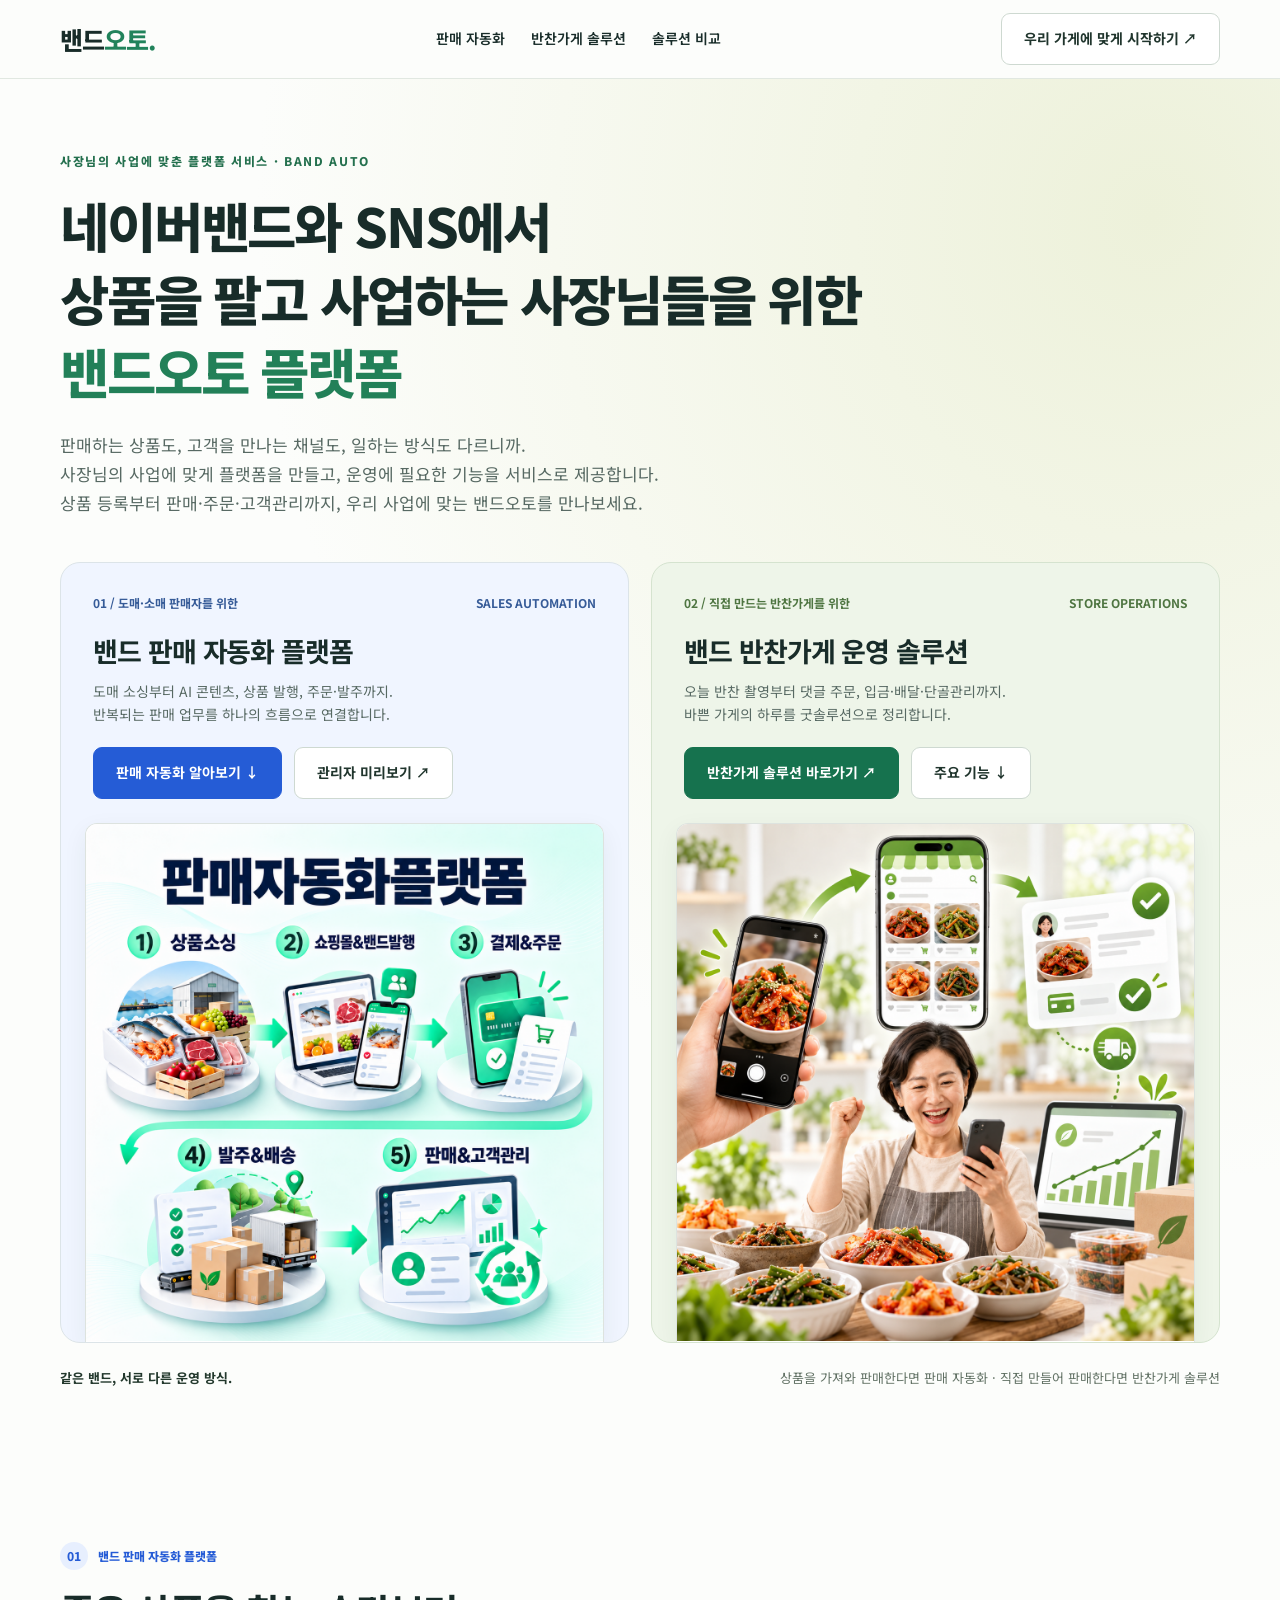
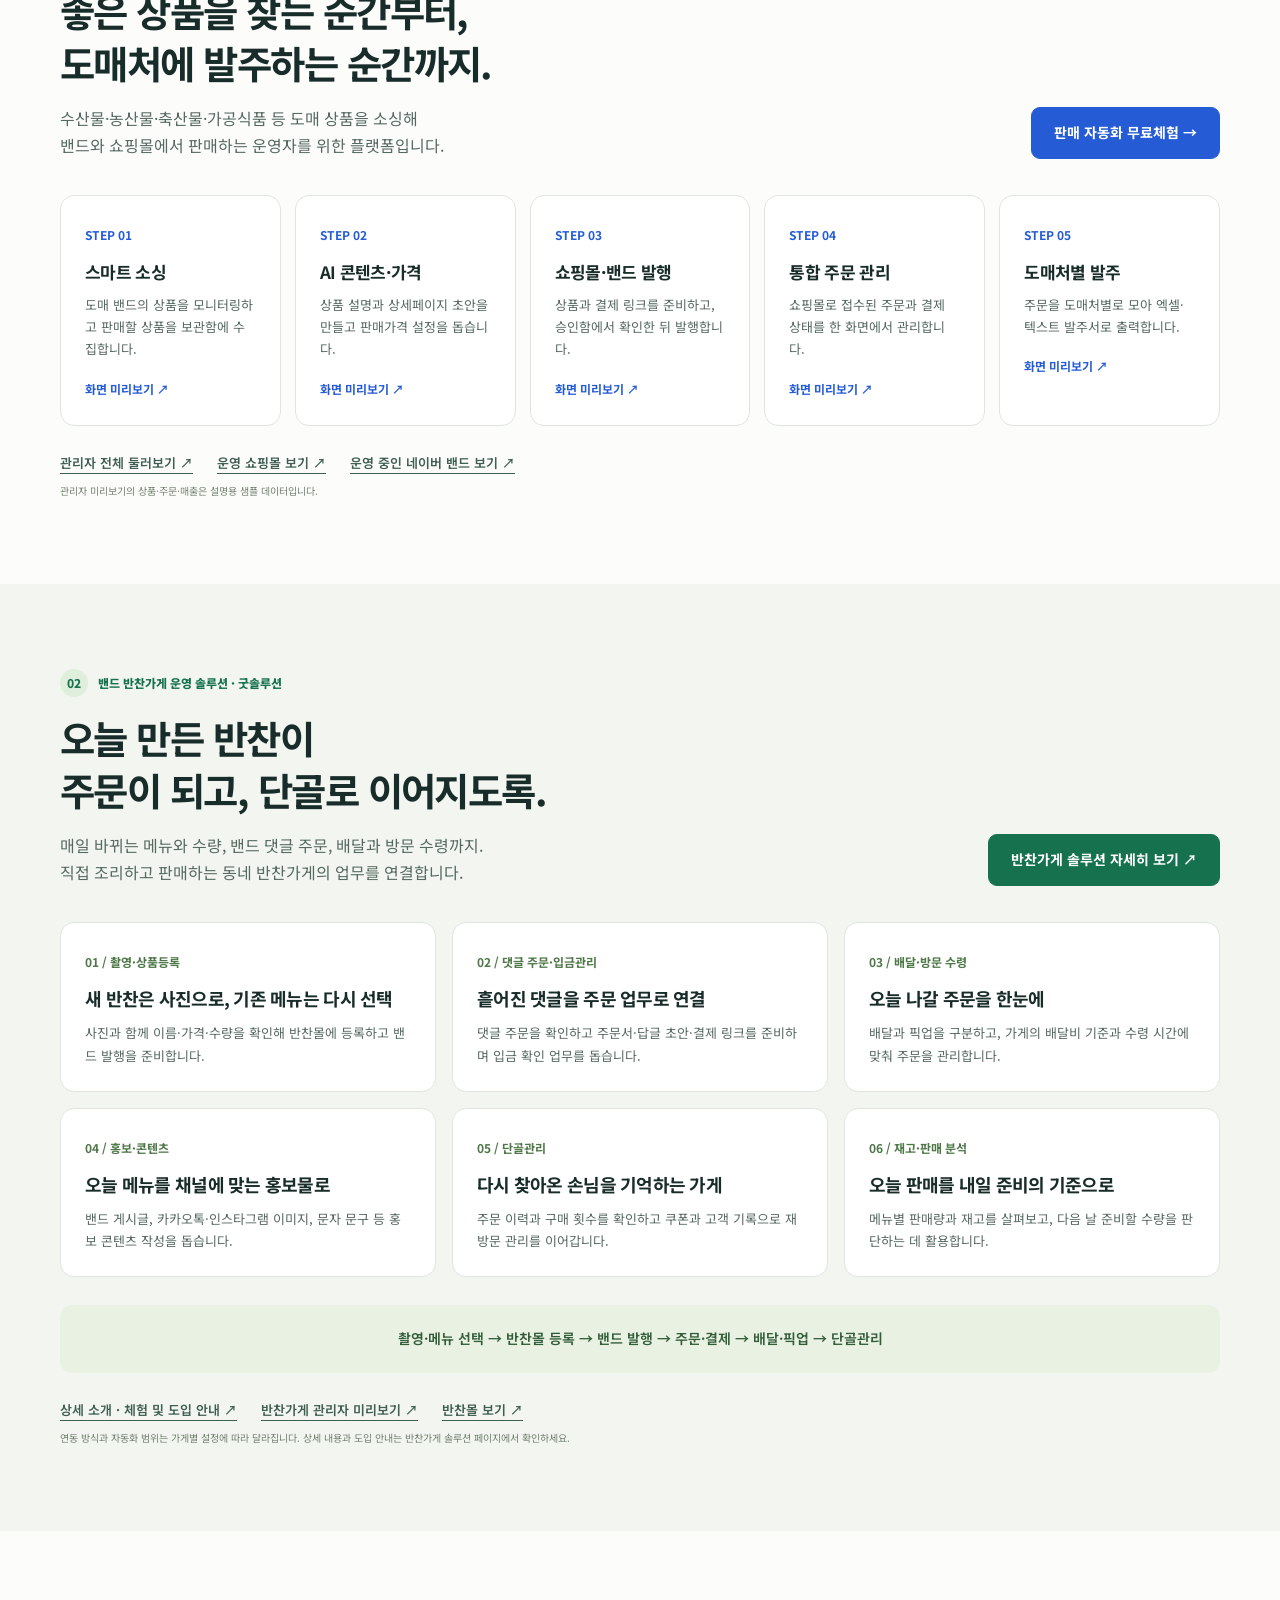
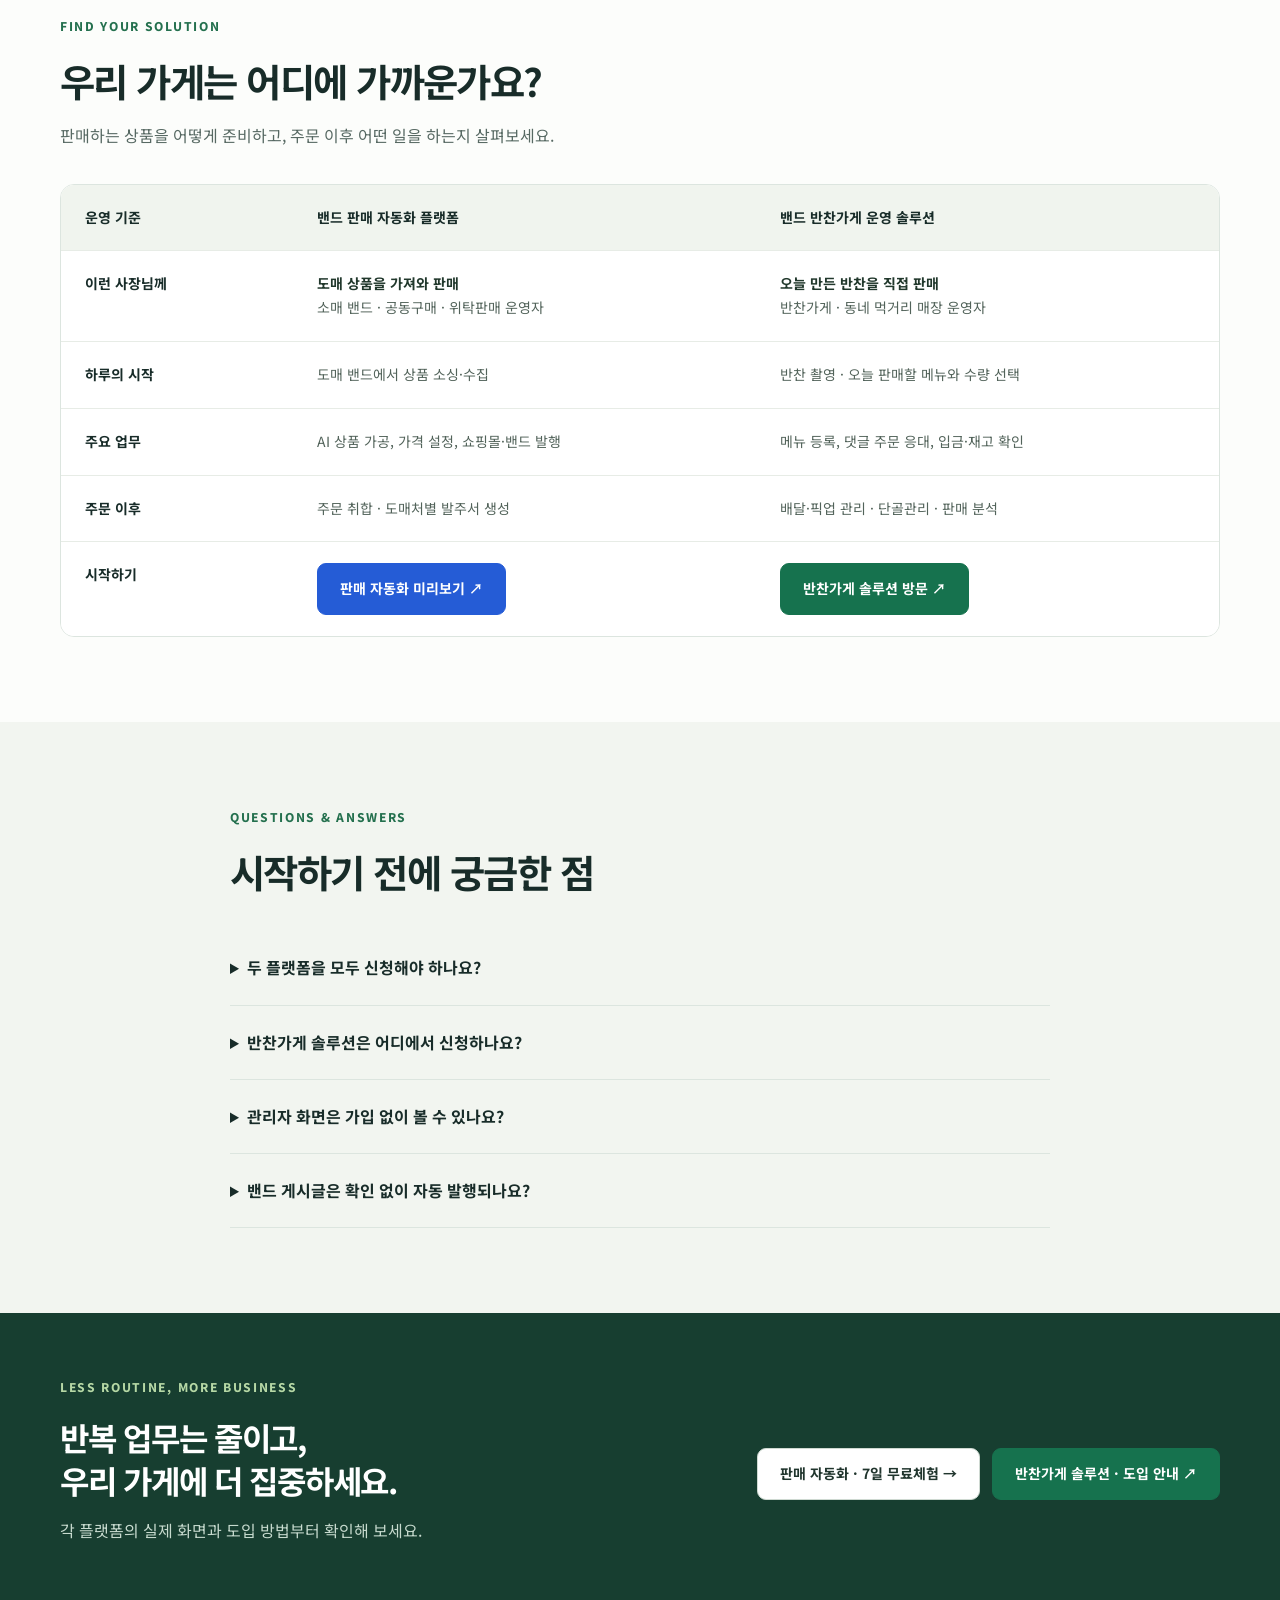
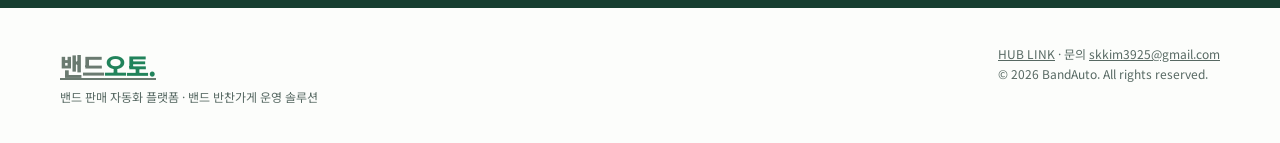
==== commit ac1f38ec: "feat: add banchan operations collage to landing" ====
--- a/index.html
+++ b/index.html
@@ -343,6 +343,8 @@
 .toast.show { visibility: visible; transform: translateX(-50%) translateY(0); }
 .scene.sales-scene{height:auto;aspect-ratio:1 / 1;margin-top:auto}
 .scene.sales-scene img{display:block;object-fit:contain}
+.scene.banchan-scene{height:auto;aspect-ratio:1 / 1;margin-top:auto}
+.scene.banchan-scene img{display:block;object-fit:contain}
 </style>
 </head>
 <body>
@@ -402,8 +404,8 @@
 <a class="btn" href="#banchan">주요 기능 ↓</a>
 </div>
 </div>
-<div class="scene">
-<img src="images/banchan-register.webp" alt="반찬 촬영부터 상품 등록과 밴드 발행까지의 흐름을 설명하는 이미지" width="800" height="450">
+<div class="scene banchan-scene">
+<img src="images/banchan-overview.png" alt="반찬 촬영, 온라인 판매, 주문과 배송, 매출 분석을 하나로 연결하는 반찬가게 운영 솔루션" width="1254" height="1254">
 </div>
 </article>
 </div>
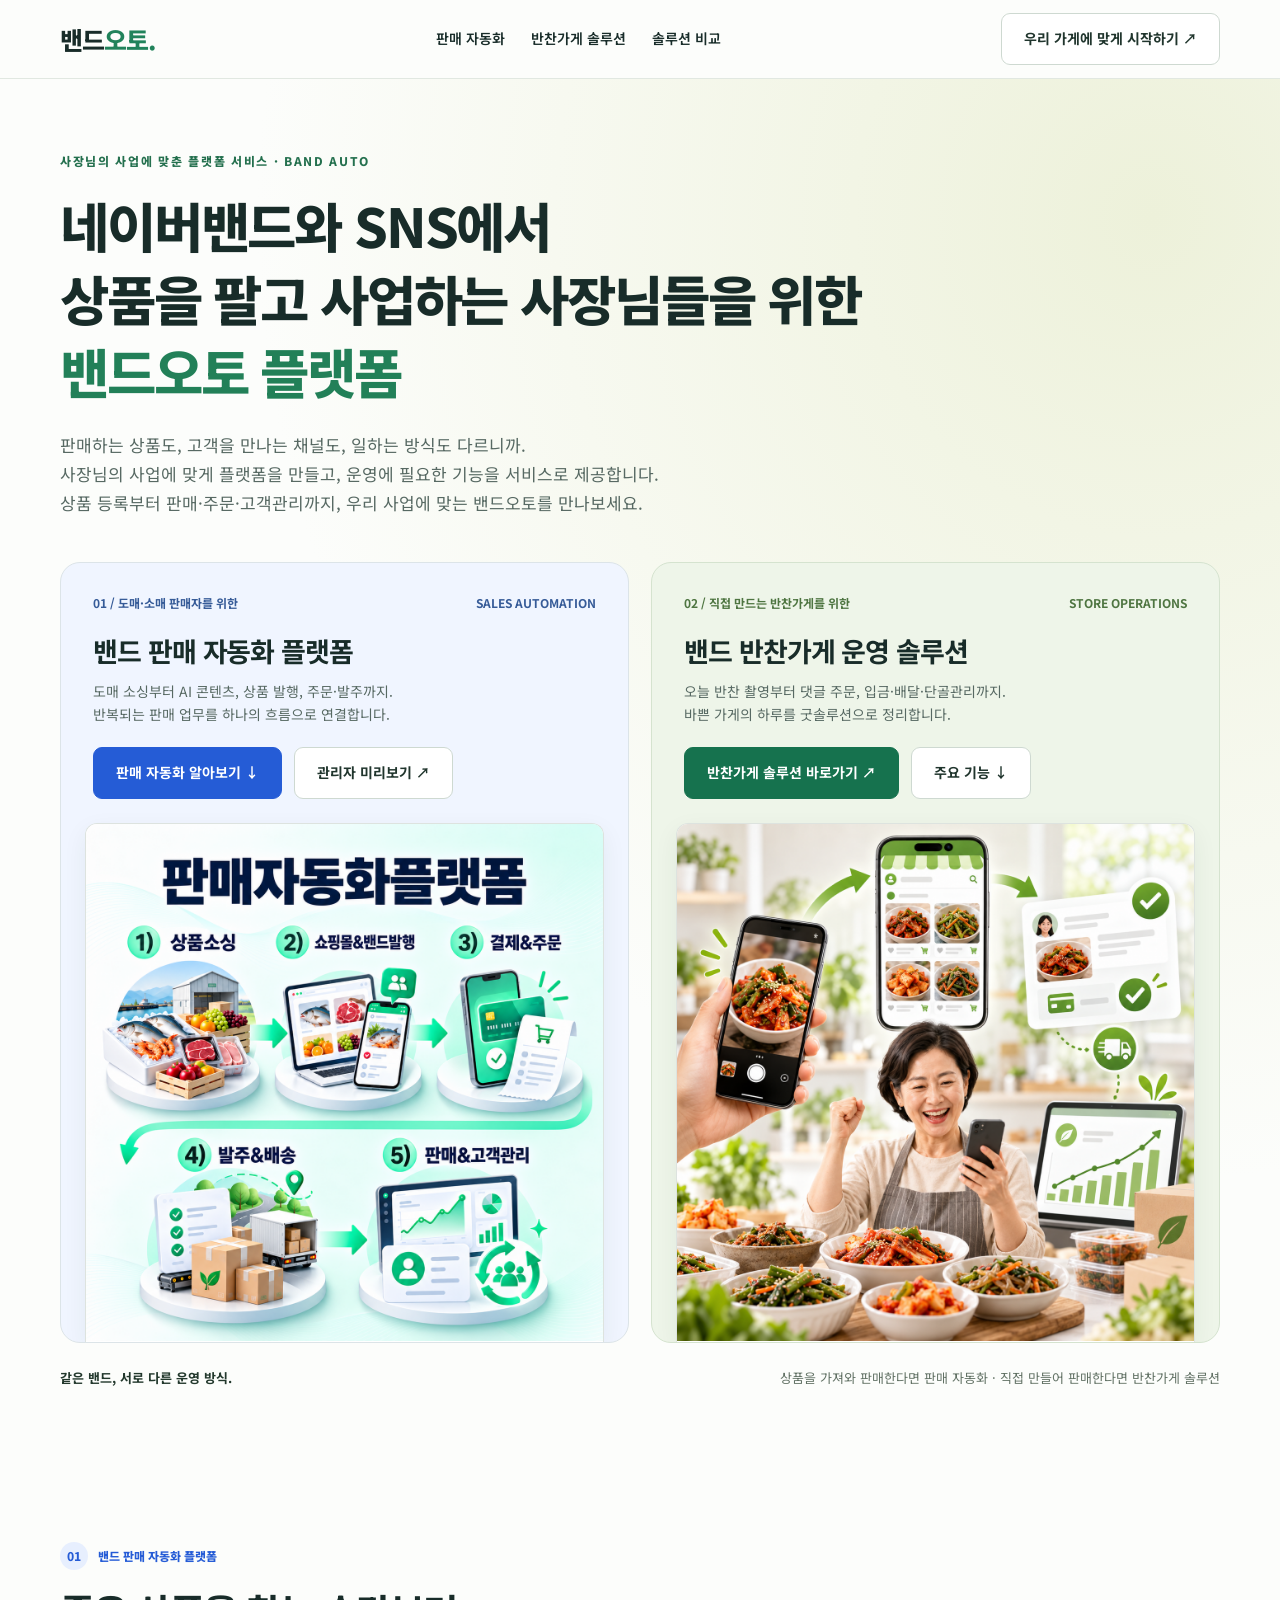
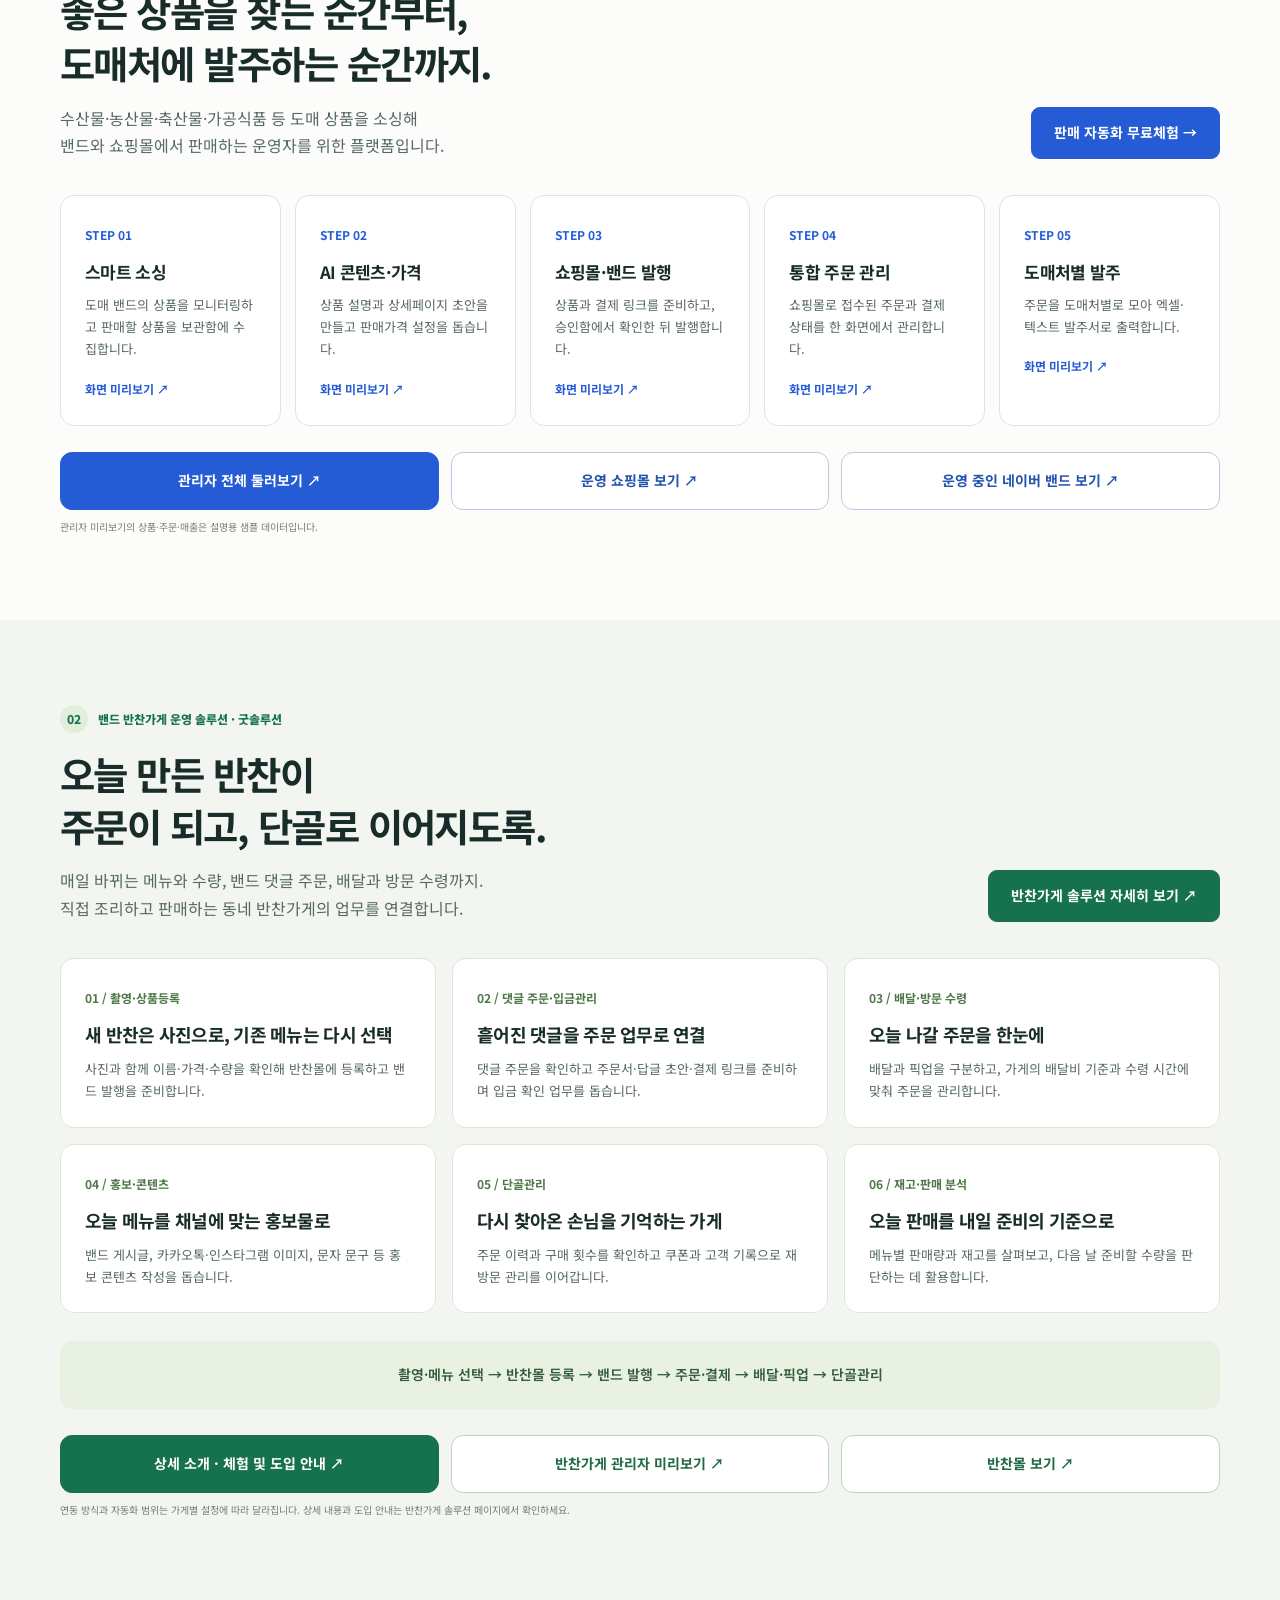
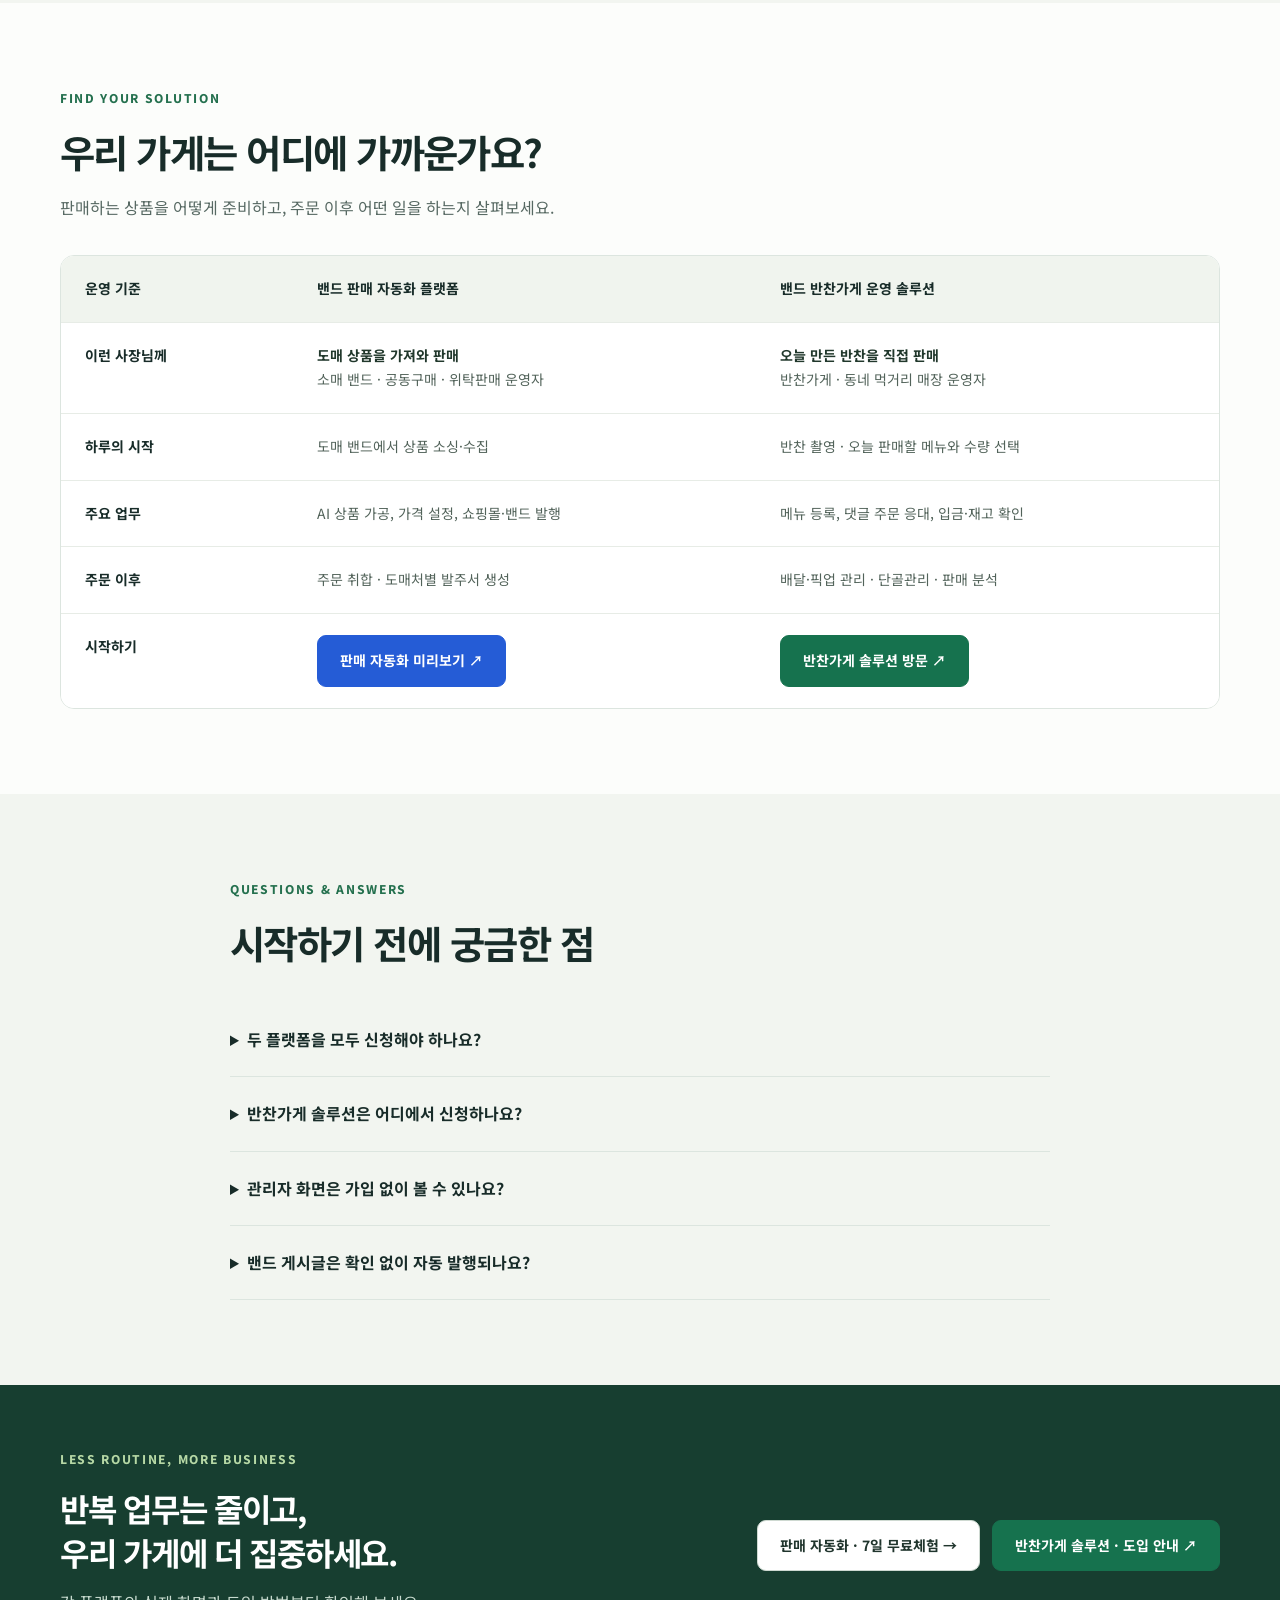
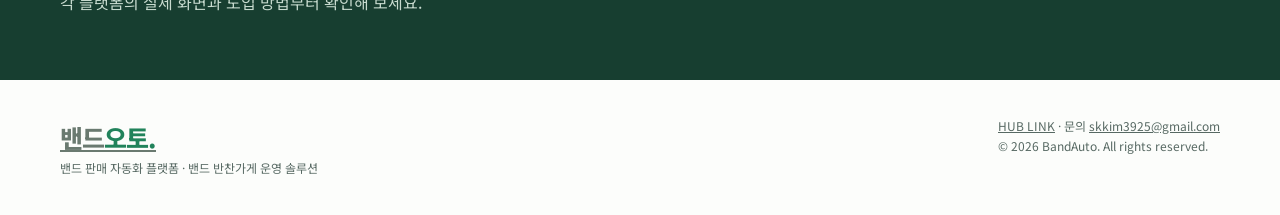
==== commit 0a7155d1: "style: present platform links as buttons" ====
--- a/index.html
+++ b/index.html
@@ -99,8 +99,15 @@
 .step h3{font-size:17px;margin:14px 0 10px}
 .step p,.feature p{font-size:13px}
 .step a{display:inline-block;font-size:12px;color:#255cd6;font-weight:700;margin-top:18px}
-.service-links{display:flex;gap:24px;flex-wrap:wrap;margin-top:26px;font-size:13px;font-weight:600;color:#405e53}
-.service-links a{text-decoration:underline;text-underline-offset:5px}
+.service-links{display:grid;grid-template-columns:repeat(3,minmax(0,1fr));gap:12px;margin-top:26px}
+.service-links a{display:flex;align-items:center;justify-content:center;min-height:58px;padding:13px 18px;border:1px solid #b9c9e8;border-radius:12px;background:#fff;color:#2554af;font-size:14px;font-weight:700;text-align:center;word-break:keep-all;transition:background .2s,transform .2s,box-shadow .2s}
+.service-links a:hover{background:#edf3ff;transform:translateY(-2px);box-shadow:0 6px 16px #1b3c7814}
+.service-links a:first-child{background:#255cd6;border-color:#255cd6;color:#fff}
+.service-links a:first-child:hover{background:#1948b5}
+.service-links.banchan-links a{border-color:#bdd4c1;color:#216947}
+.service-links.banchan-links a:hover{background:#e9f3e9}
+.service-links.banchan-links a:first-child{background:#16724e;border-color:#16724e;color:#fff}
+.service-links.banchan-links a:first-child:hover{background:#105b3d}
 .features{display:grid;grid-template-columns:repeat(3,1fr);gap:16px;margin-top:36px}
 .feature b{font-size:12px;color:#4f7848}
 .feature h3{font-size:18px;margin:12px 0}
@@ -127,7 +134,7 @@
 .skip{position:fixed;top:-60px;left:20px;z-index:100;background:white;padding:10px}
 .skip:focus{top:10px}
 
-@media(max-width:900px){.hero-top{grid-template-columns:1fr;gap:24px}
+@media(max-width:900px){.service-links{grid-template-columns:repeat(2,minmax(0,1fr))}.hero-top{grid-template-columns:1fr;gap:24px}
 .steps{grid-template-columns:repeat(2,1fr)}
 .detail-top{display:block}
 .features{grid-template-columns:repeat(2,1fr)}
@@ -137,6 +144,7 @@
 }
 
 @media(max-width:600px){.wrap{width:calc(100% - 36px)}
+.service-links{grid-template-columns:1fr;gap:10px}
 .nav .wrap{min-height:68px;gap:10px;flex-wrap:wrap;padding:12px 0}
 .brand{font-size:22px}
 .nav-links{font-size:11px;gap:12px}
@@ -462,7 +470,7 @@
 </div>
 <div class="service-links">
 <a href="demo/manager.html">관리자 전체 둘러보기 ↗</a>
-<a href="https://bshop.hublink.im">운영 쇼핑몰 보기 ↗</a>
+<a href="https://bshop.hublink.im/family/main">운영 쇼핑몰 보기 ↗</a>
 <a href="https://band.us/@withfamily">운영 중인 네이버 밴드 보기 ↗</a>
 </div>
 <p class="sample">관리자 미리보기의 상품·주문·매출은 설명용 샘플 데이터입니다.</p>
@@ -514,7 +522,7 @@
 </article>
 </div>
 <div class="flow">촬영·메뉴 선택 → 반찬몰 등록 → 밴드 발행 → 주문·결제 → 배달·픽업 → 단골관리</div>
-<div class="service-links">
+<div class="service-links banchan-links">
 <a href="https://lc.hublink.im/banchan">상세 소개 · 체험 및 도입 안내 ↗</a>
 <a href="https://lc.hublink.im/demo/manager.html">반찬가게 관리자 미리보기 ↗</a>
 <a href="https://lc.hublink.im/gfshop">반찬몰 보기 ↗</a>
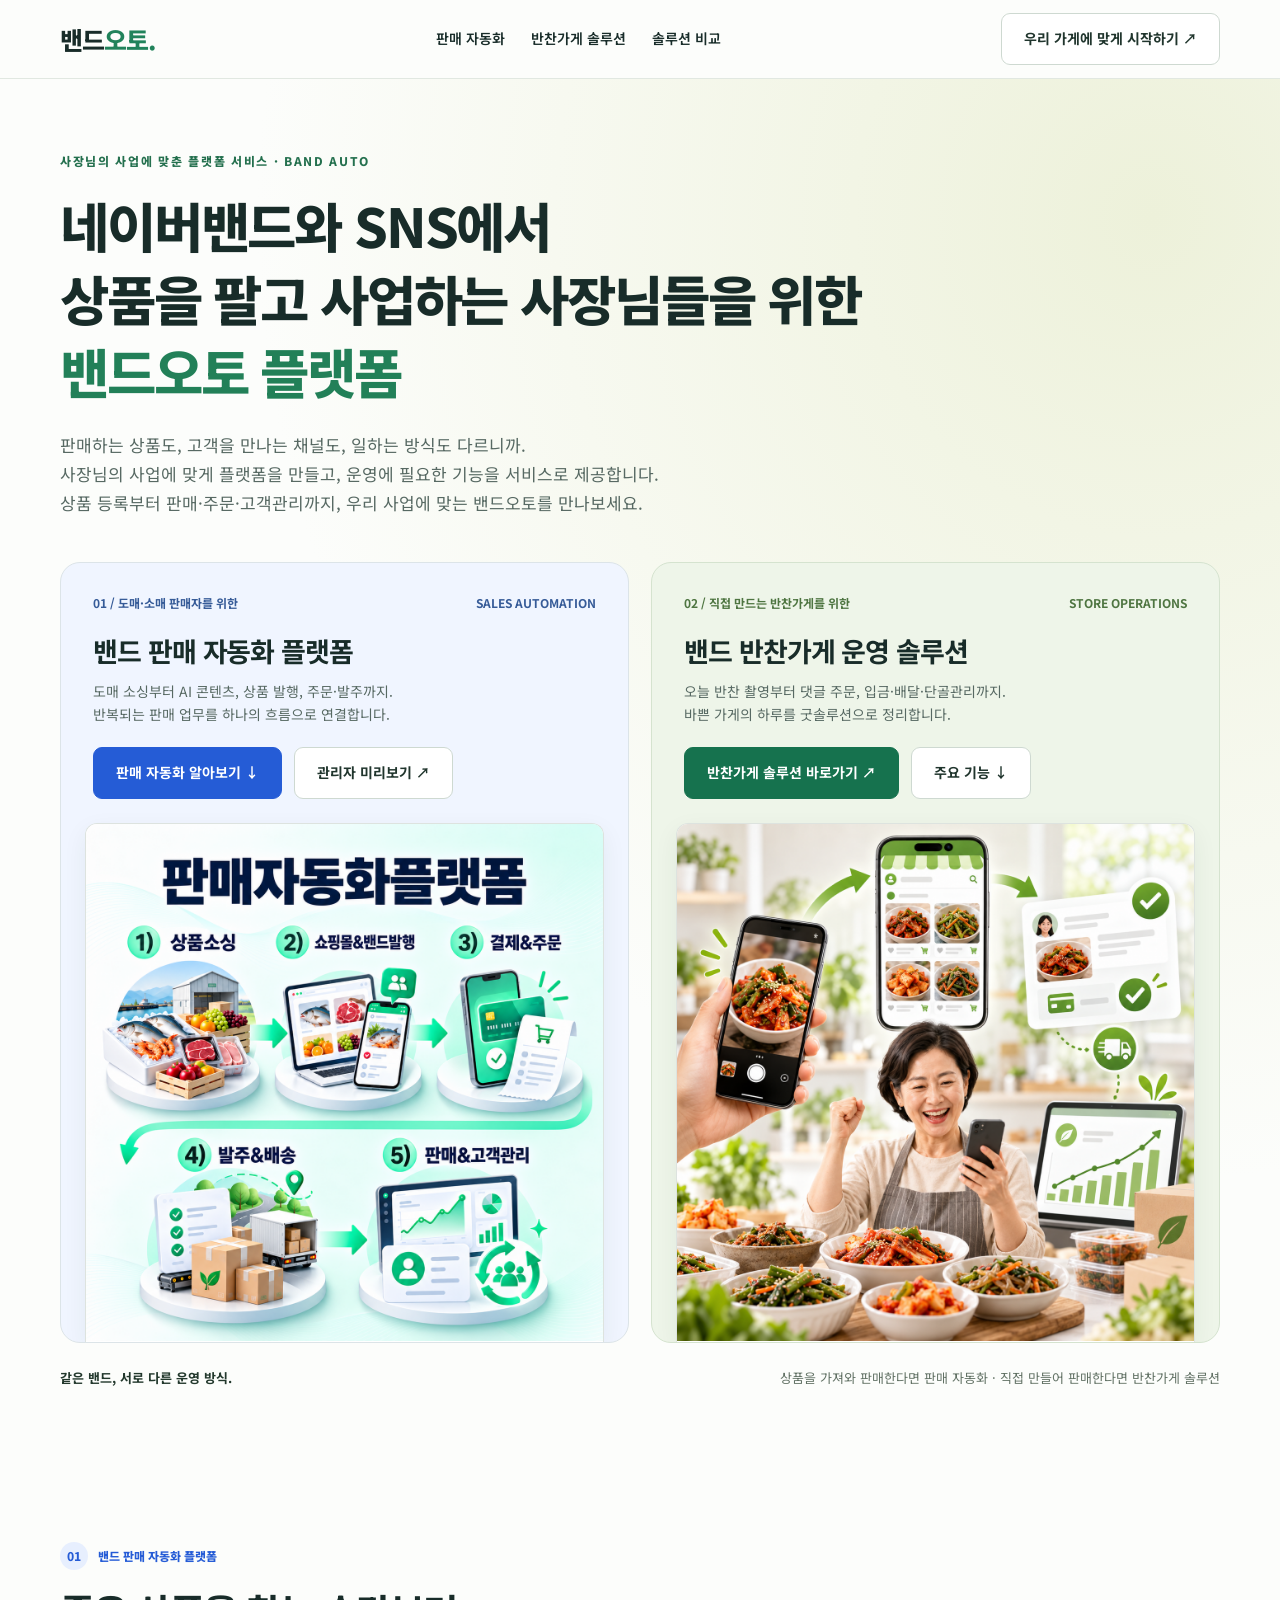
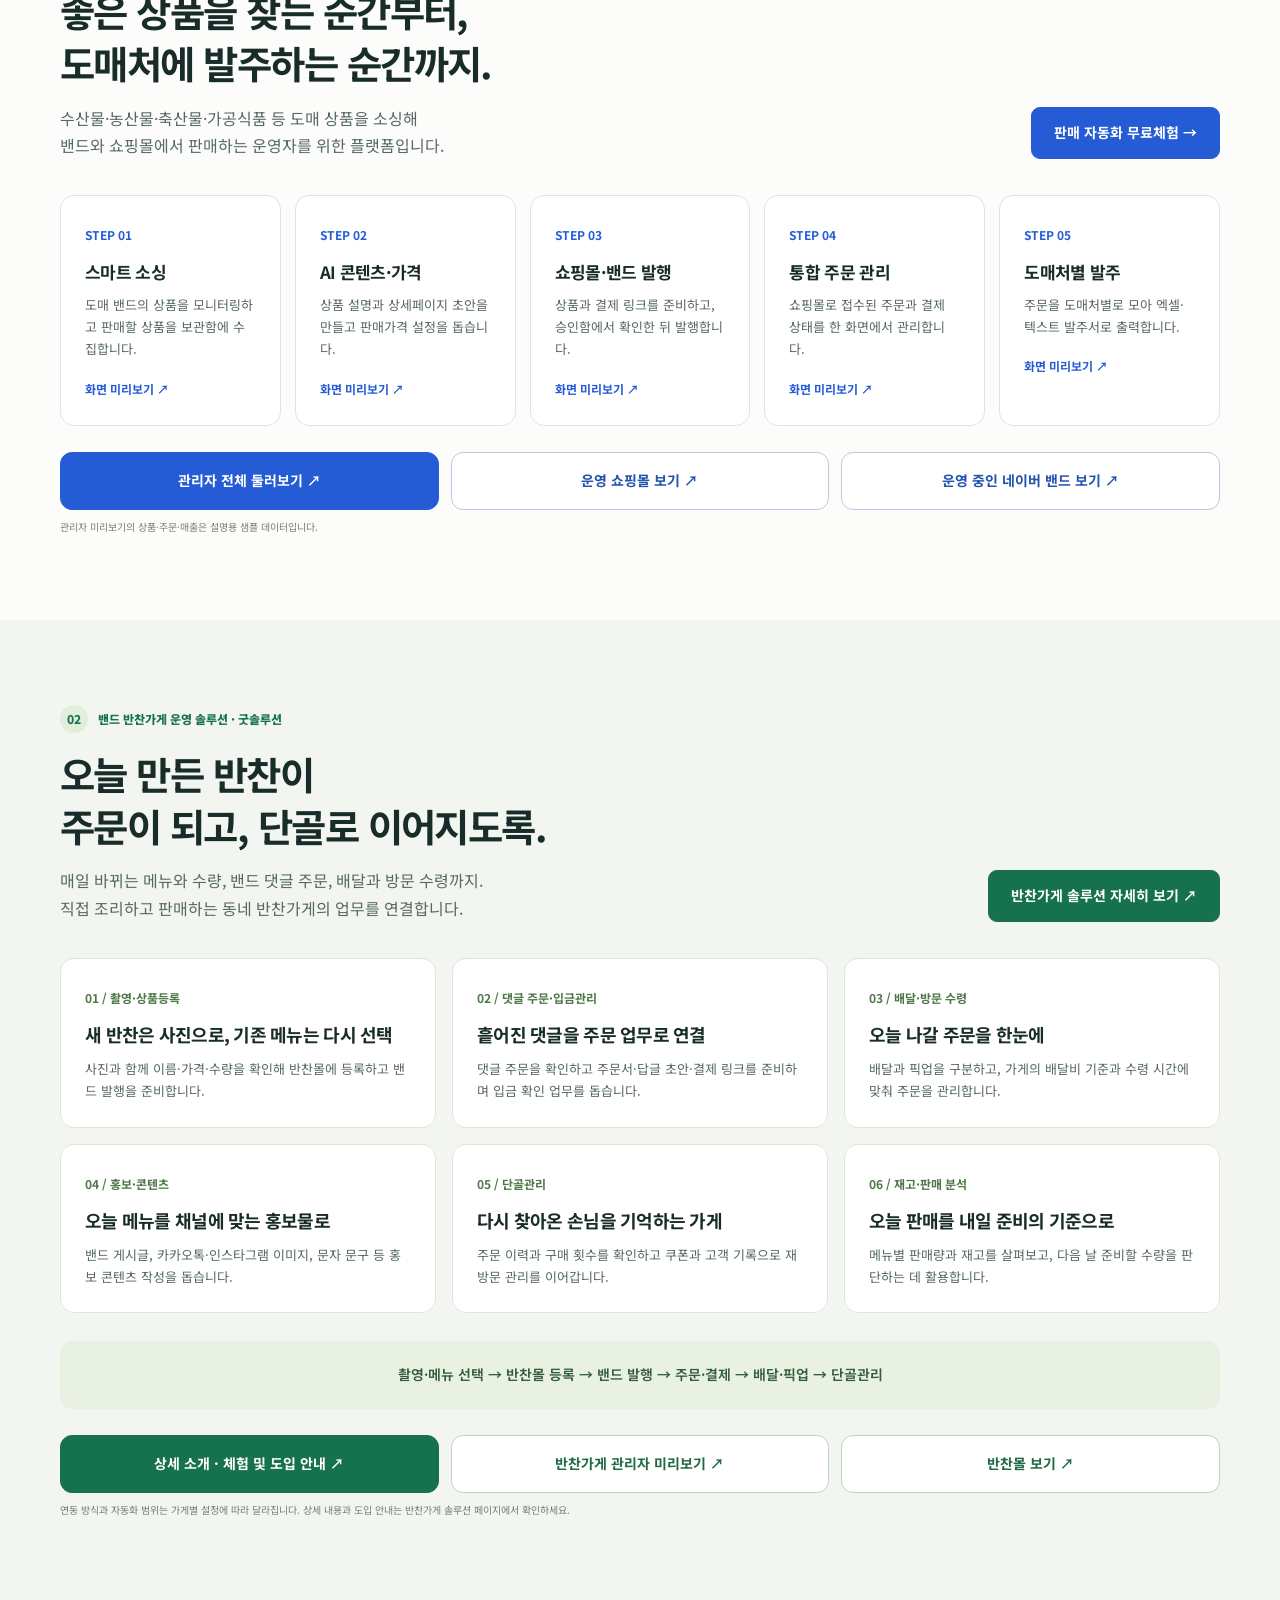
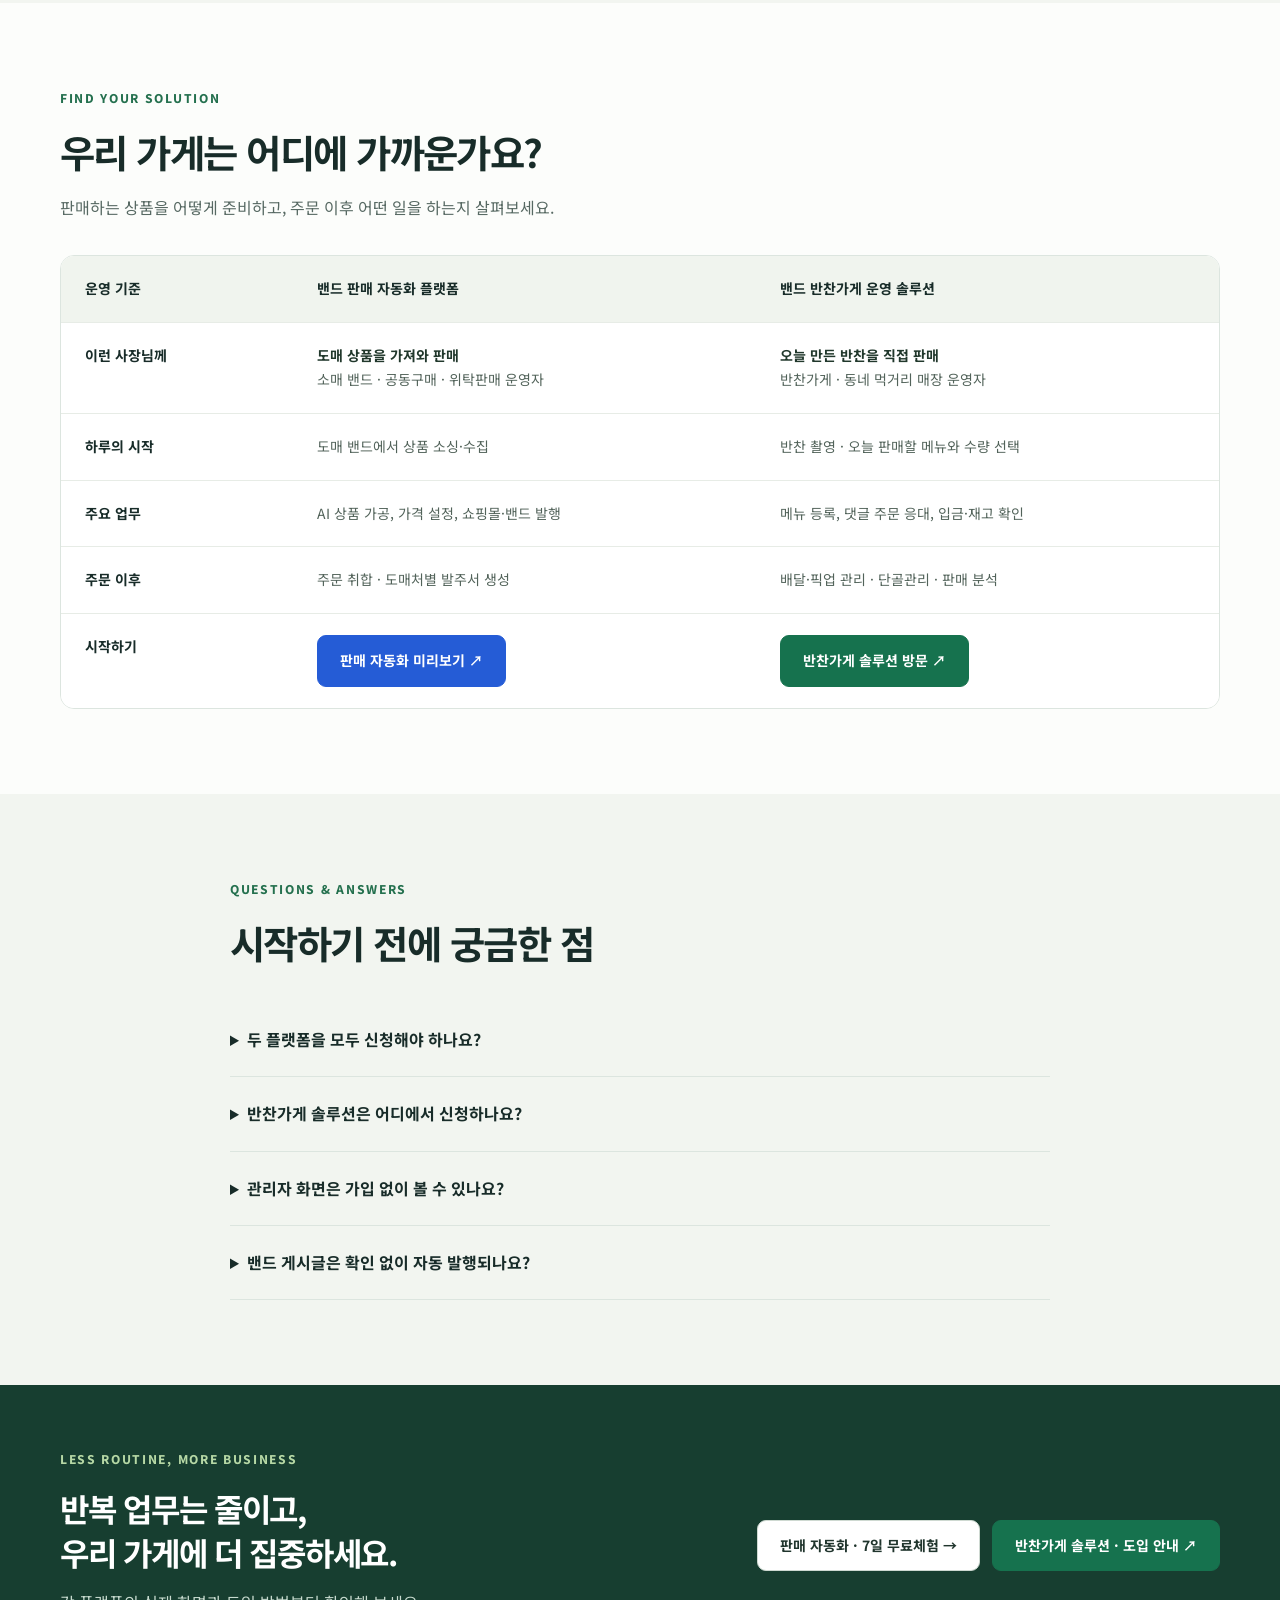
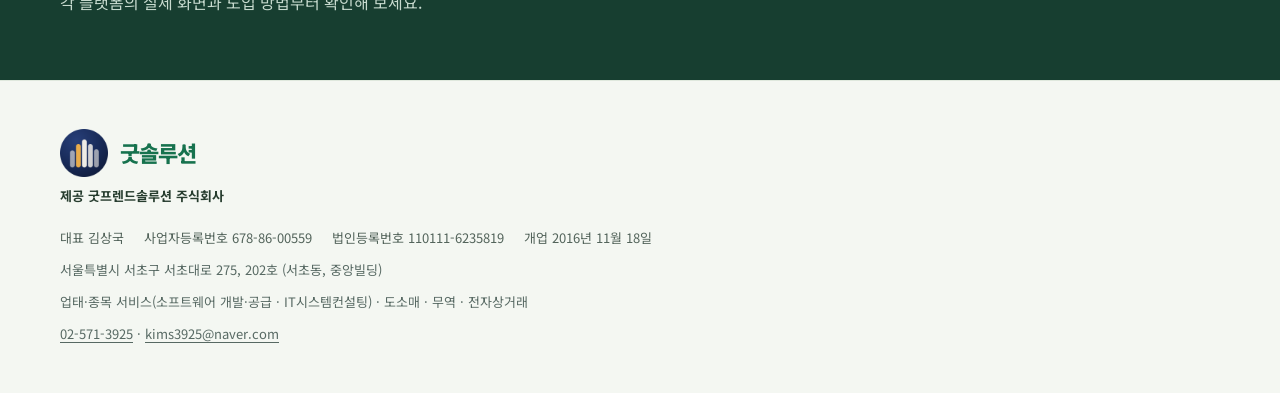
==== commit 6c2e12e2: "feat: align footer with Good Solution company details" ====
--- a/index.html
+++ b/index.html
@@ -128,9 +128,14 @@
 .start p{color:#c7dace;margin-top:15px}
 .start .wrap{display:flex;align-items:center;justify-content:space-between;gap:30px}
 .start h2{font-size:32px}
-footer{padding:36px 0;font-size:12px;color:#6a7a70}
-footer .wrap{display:flex;justify-content:space-between;gap:25px}
-footer a{text-decoration:underline}
+footer{padding:48px 0;background:#f4f7f2;border-top:1px solid #dfe8dd;font-size:13px;color:#52635a}
+footer .wrap{display:block}
+footer .footer-brand{display:flex;align-items:center;gap:12px;font-size:22px;font-weight:800;color:#16724e;letter-spacing:-.04em}
+footer .footer-brand img{width:48px;height:48px;object-fit:contain}
+footer .footer-provider{margin-top:8px;font-weight:700;color:#263c2e}
+footer .footer-details{display:flex;flex-wrap:wrap;column-gap:20px;row-gap:7px;margin:20px 0 0;padding:0;list-style:none}
+footer .footer-address,footer .footer-scope,footer .footer-contact{margin-top:10px}
+footer a{color:inherit;text-decoration:underline;text-underline-offset:3px}
 .skip{position:fixed;top:-60px;left:20px;z-index:100;background:white;padding:10px}
 .skip:focus{top:10px}
 
@@ -165,8 +170,8 @@
 th,td{padding:17px}
 .start{padding:44px 0}
 .start h2{font-size:27px}
-footer .wrap{display:block}
-footer p{margin-top:12px}
+footer .footer-details{display:block}
+footer .footer-details li+li{margin-top:7px}
 .actions .btn{font-size:13px;padding:12px 17px}
 .trial-form-grid{grid-template-columns:1fr}
 .trial-popup{max-height:90dvh}
@@ -628,17 +633,17 @@
 </main>
 <footer>
 <div class="wrap">
-<div>
-<a class="brand" href="/">밴드<span>오토.</span>
-</a>
-<p>밴드 판매 자동화 플랫폼 · 밴드 반찬가게 운영 솔루션</p>
-</div>
-<div>
-<p>
-<a href="https://hublink.im">HUB LINK</a> · 문의 <a href="mailto:skkim3925@gmail.com">skkim3925@gmail.com</a>
-</p>
-<p>© 2026 BandAuto. All rights reserved.</p>
-</div>
+<div class="footer-brand"><img src="images/goodsolution-logo.png" alt="굿솔루션 로고" width="48" height="48">굿솔루션</div>
+<p class="footer-provider">제공 굿프렌드솔루션 주식회사</p>
+<ul class="footer-details">
+<li>대표 김상국</li>
+<li>사업자등록번호 678-86-00559</li>
+<li>법인등록번호 110111-6235819</li>
+<li>개업 2016년 11월 18일</li>
+</ul>
+<p class="footer-address">서울특별시 서초구 서초대로 275, 202호 (서초동, 중앙빌딩)</p>
+<p class="footer-scope">업태·종목 서비스(소프트웨어 개발·공급 · IT시스템컨설팅) · 도소매 · 무역 · 전자상거래</p>
+<p class="footer-contact"><a href="tel:025713925">02-571-3925</a> · <a href="mailto:kims3925@naver.com">kims3925@naver.com</a></p>
 </div>
 </footer>
 <!-- ═══ Trial Popup ═══ -->
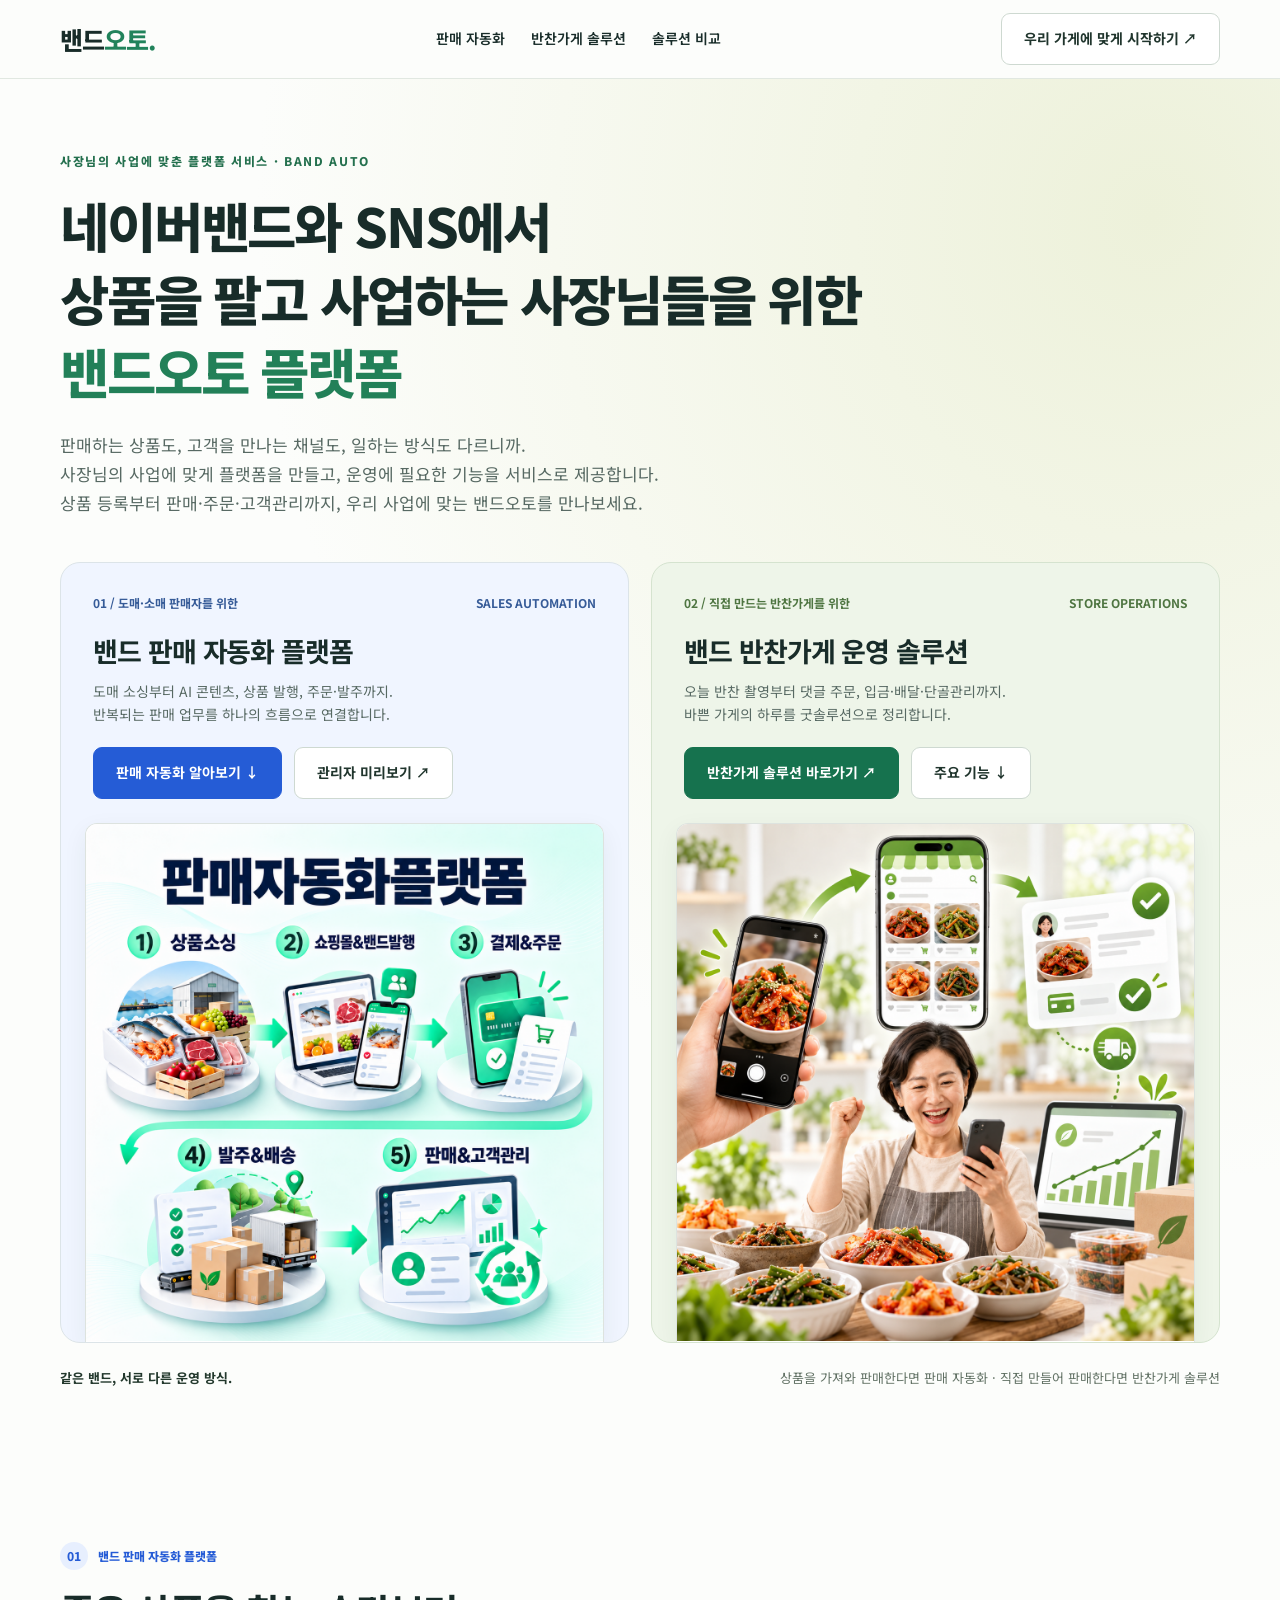
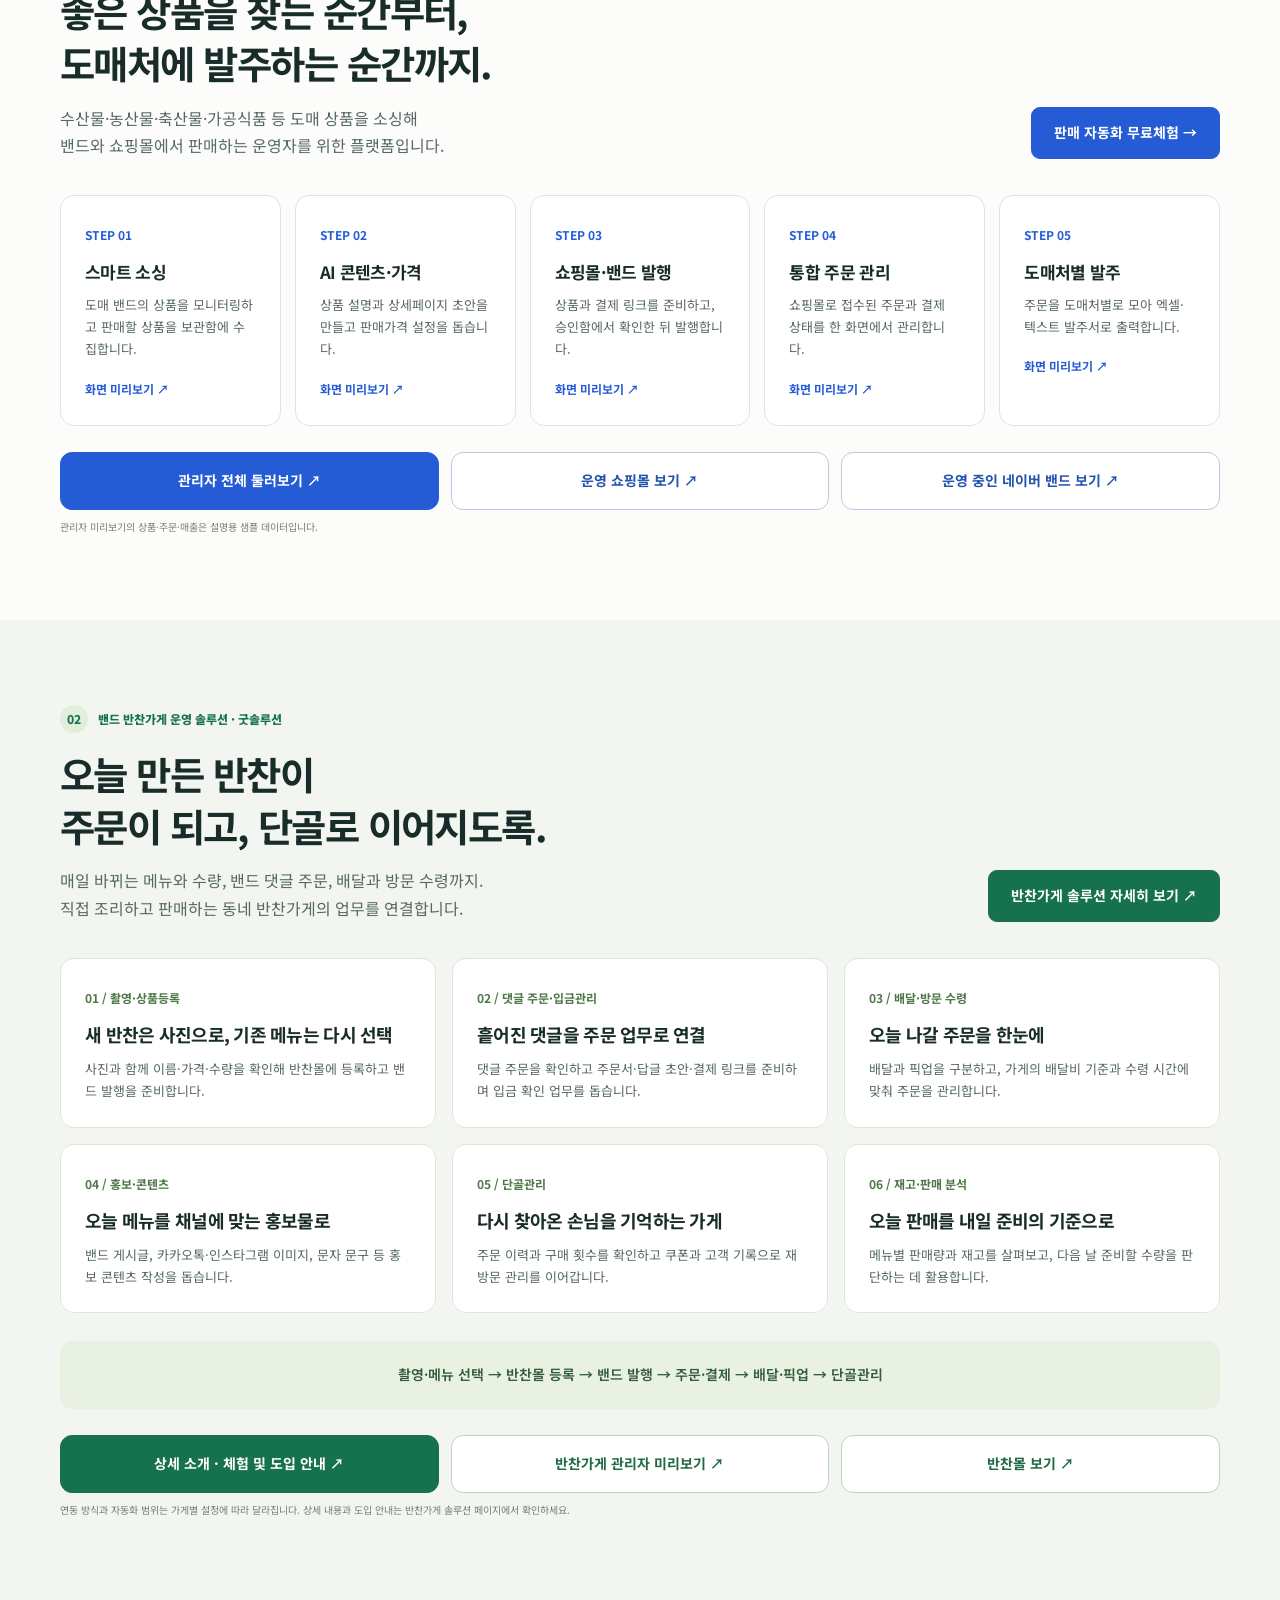
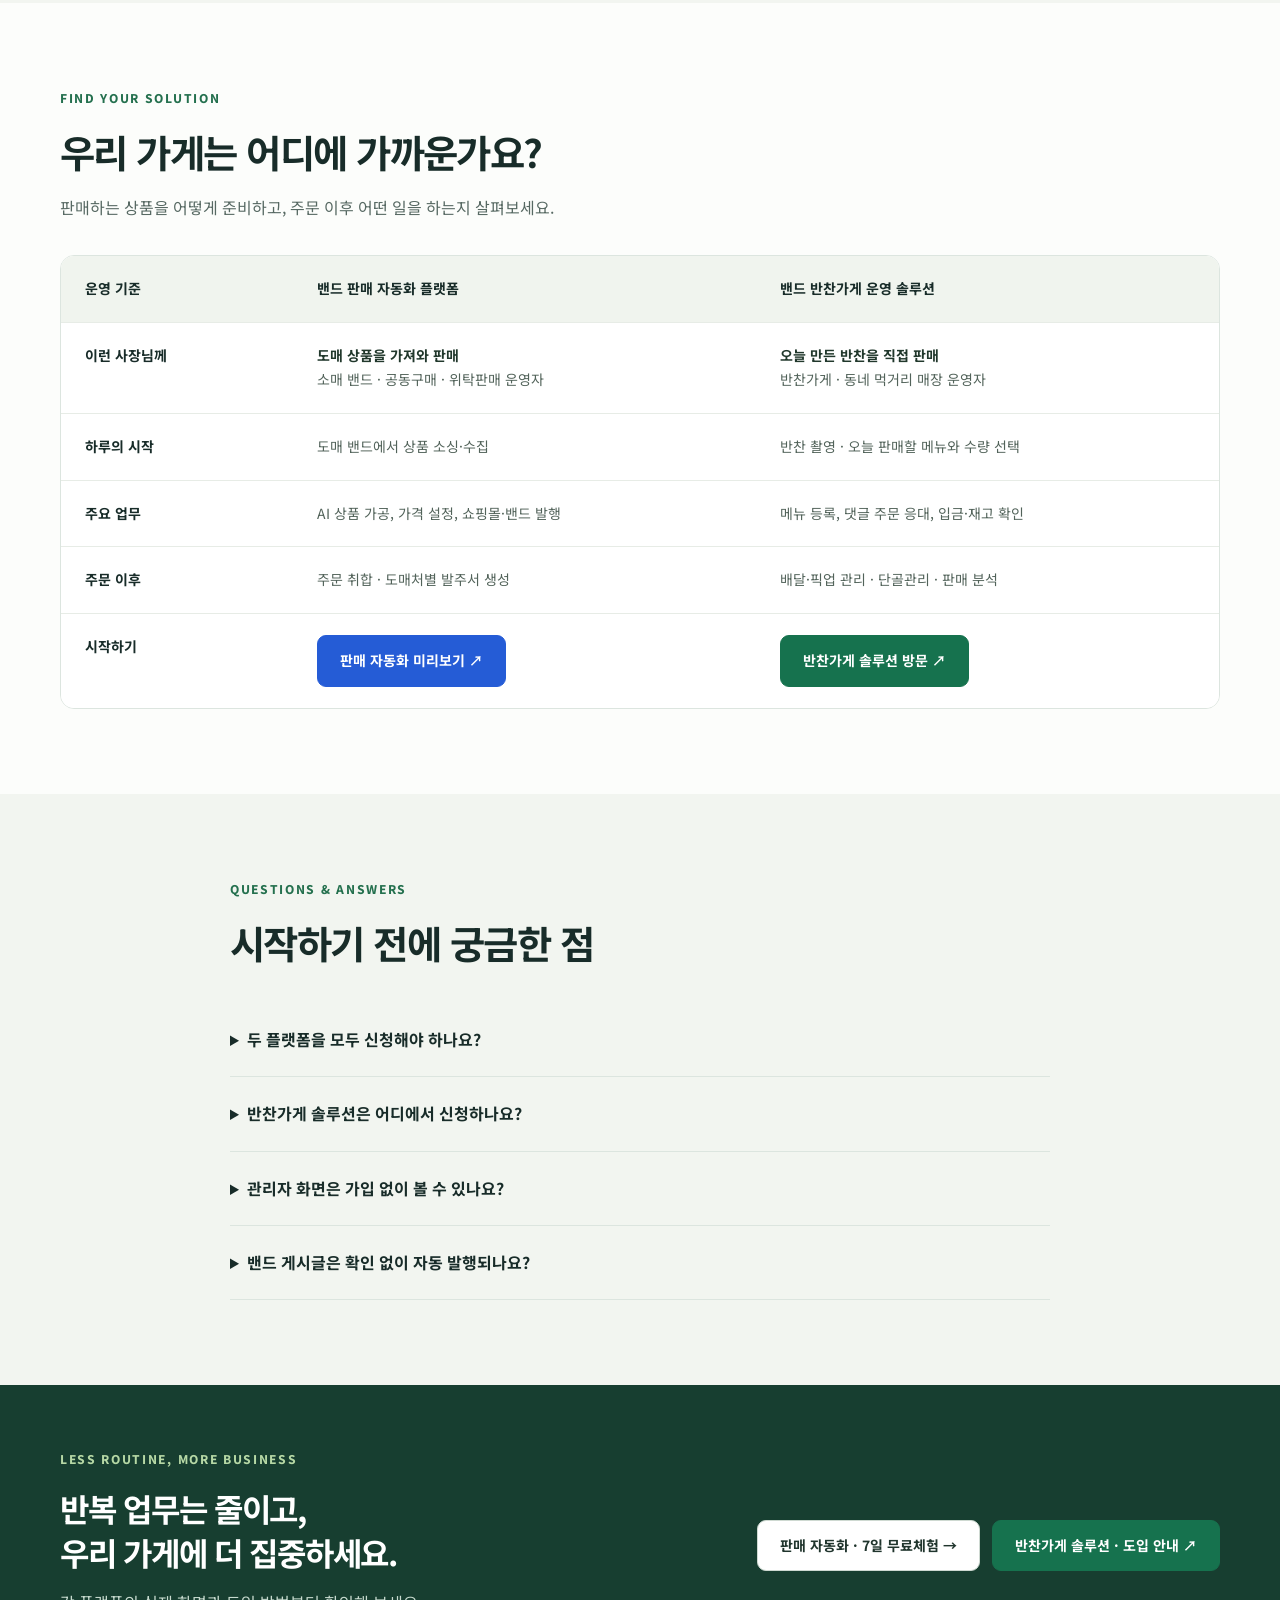
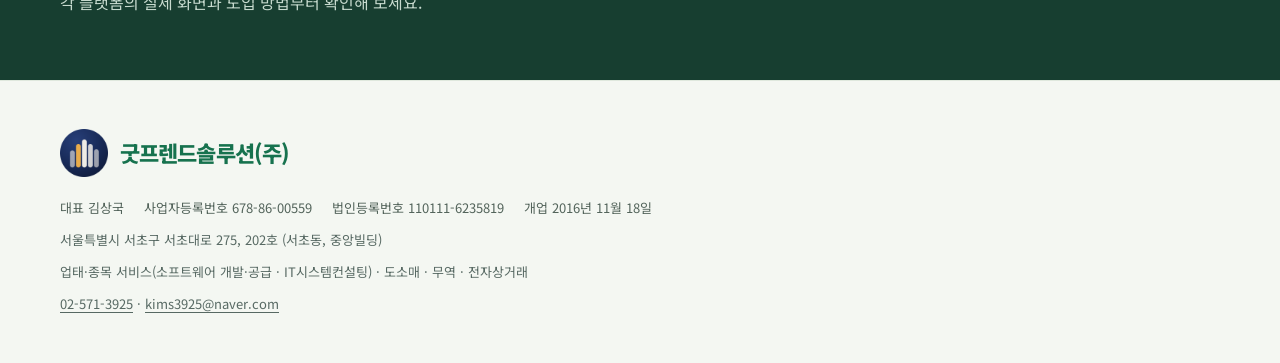
==== commit b95a0d2f: "fix: simplify footer company name" ====
--- a/index.html
+++ b/index.html
@@ -132,7 +132,6 @@
 footer .wrap{display:block}
 footer .footer-brand{display:flex;align-items:center;gap:12px;font-size:22px;font-weight:800;color:#16724e;letter-spacing:-.04em}
 footer .footer-brand img{width:48px;height:48px;object-fit:contain}
-footer .footer-provider{margin-top:8px;font-weight:700;color:#263c2e}
 footer .footer-details{display:flex;flex-wrap:wrap;column-gap:20px;row-gap:7px;margin:20px 0 0;padding:0;list-style:none}
 footer .footer-address,footer .footer-scope,footer .footer-contact{margin-top:10px}
 footer a{color:inherit;text-decoration:underline;text-underline-offset:3px}
@@ -633,8 +632,7 @@
 </main>
 <footer>
 <div class="wrap">
-<div class="footer-brand"><img src="images/goodsolution-logo.png" alt="굿솔루션 로고" width="48" height="48">굿솔루션</div>
-<p class="footer-provider">제공 굿프렌드솔루션 주식회사</p>
+<div class="footer-brand"><img src="images/goodsolution-logo.png" alt="굿솔루션 로고" width="48" height="48">굿프렌드솔루션(주)</div>
 <ul class="footer-details">
 <li>대표 김상국</li>
 <li>사업자등록번호 678-86-00559</li>
